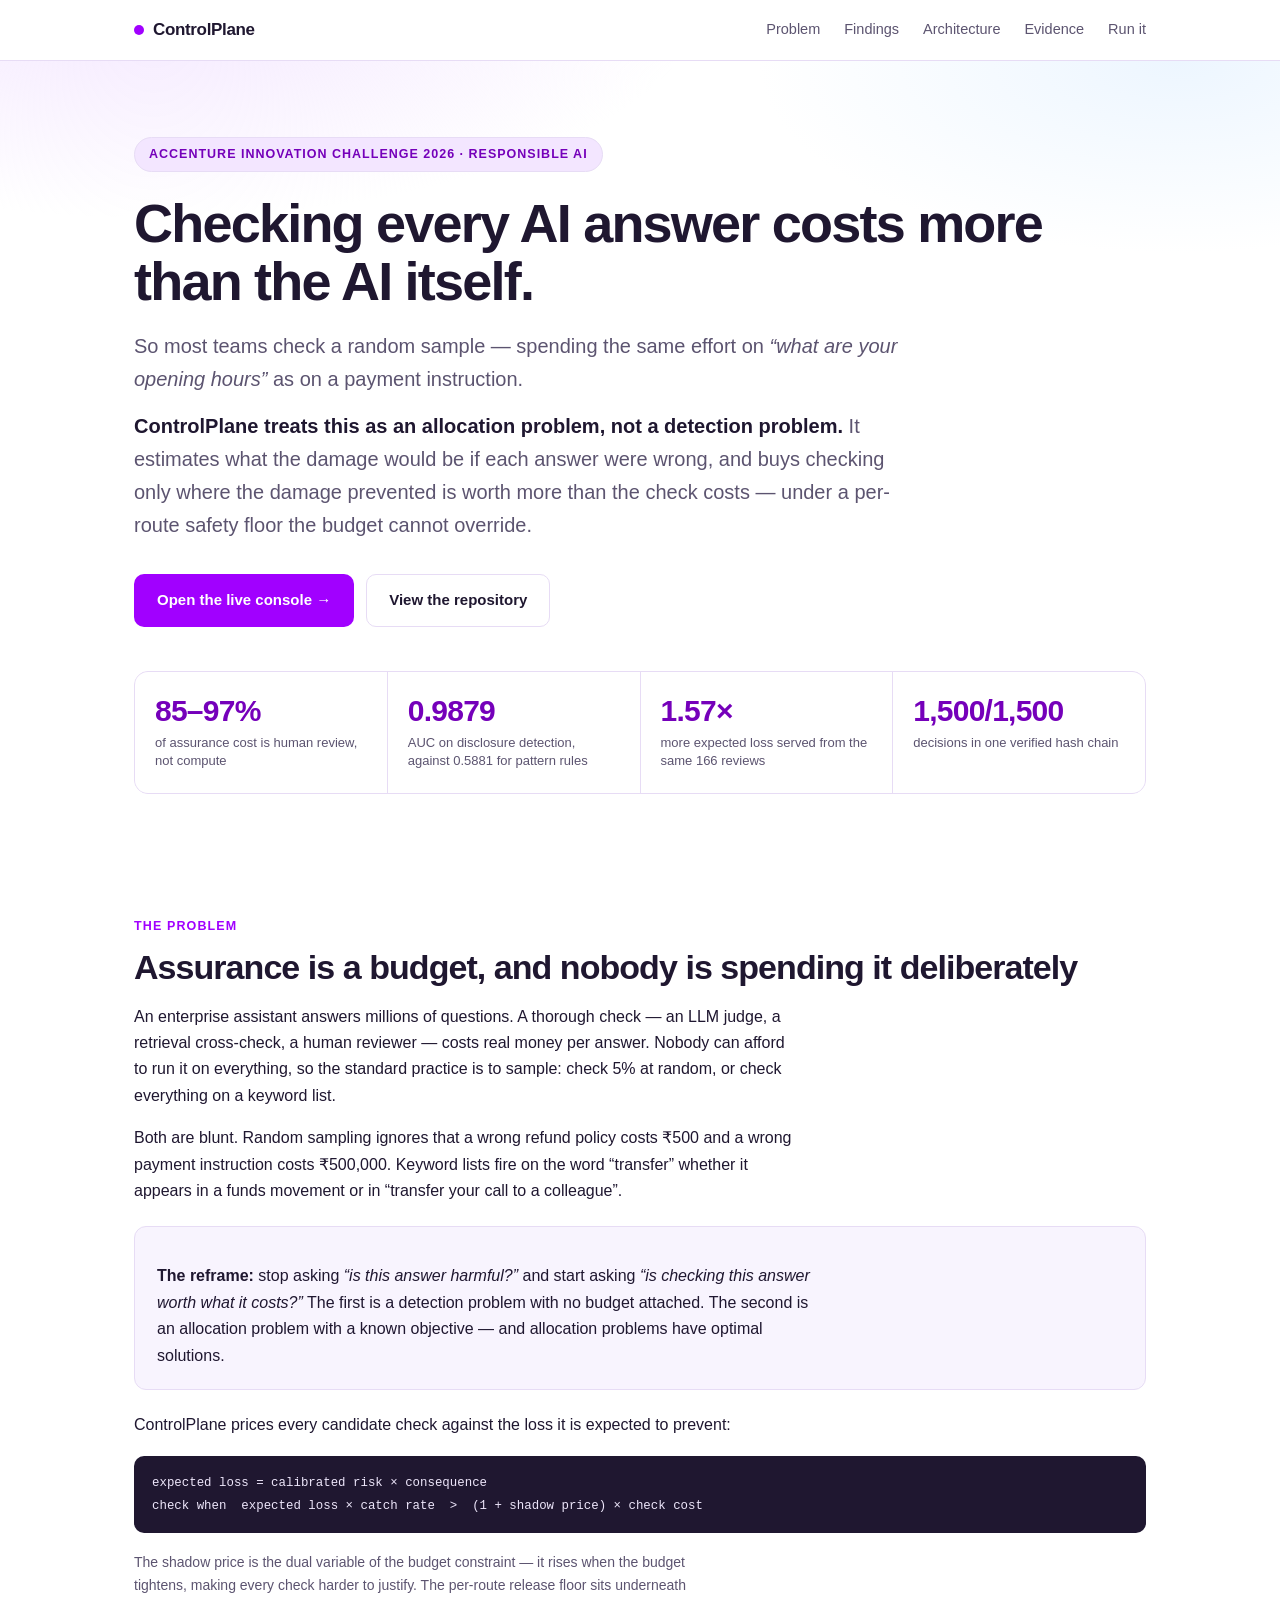
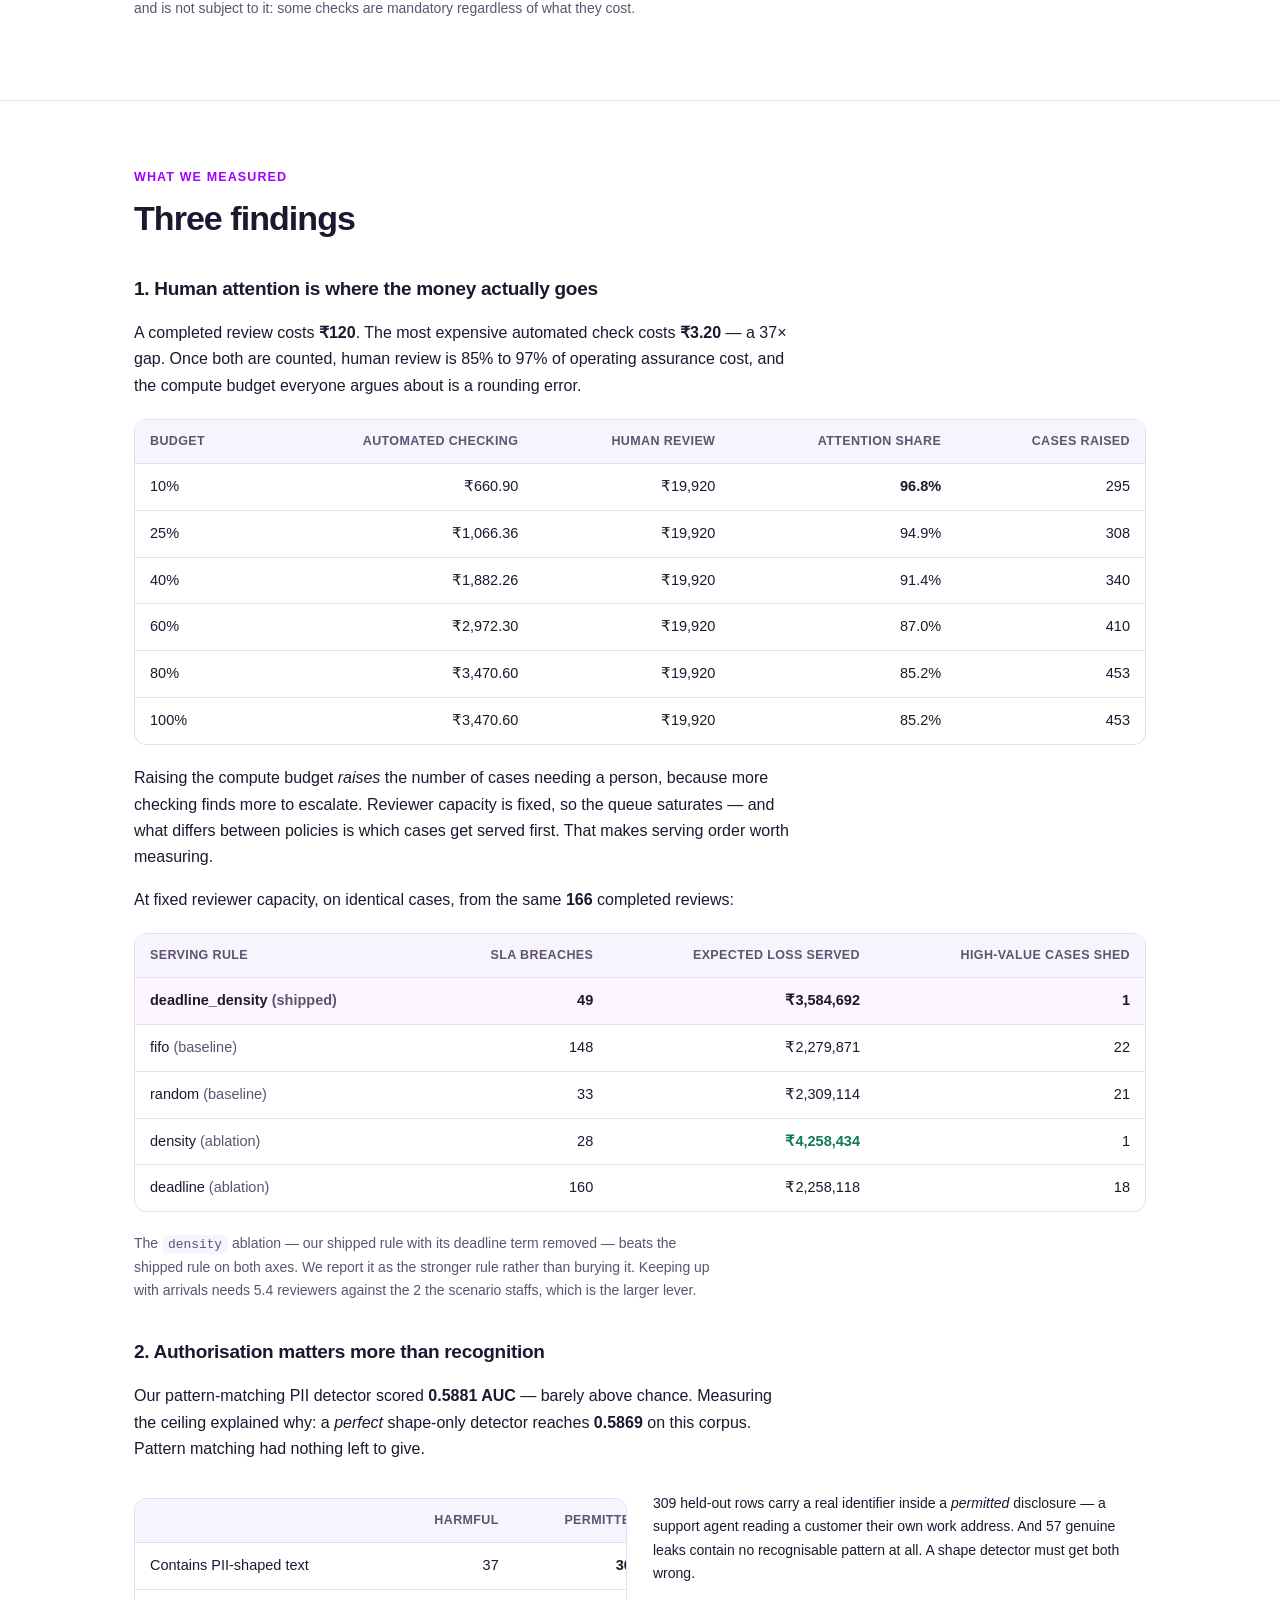
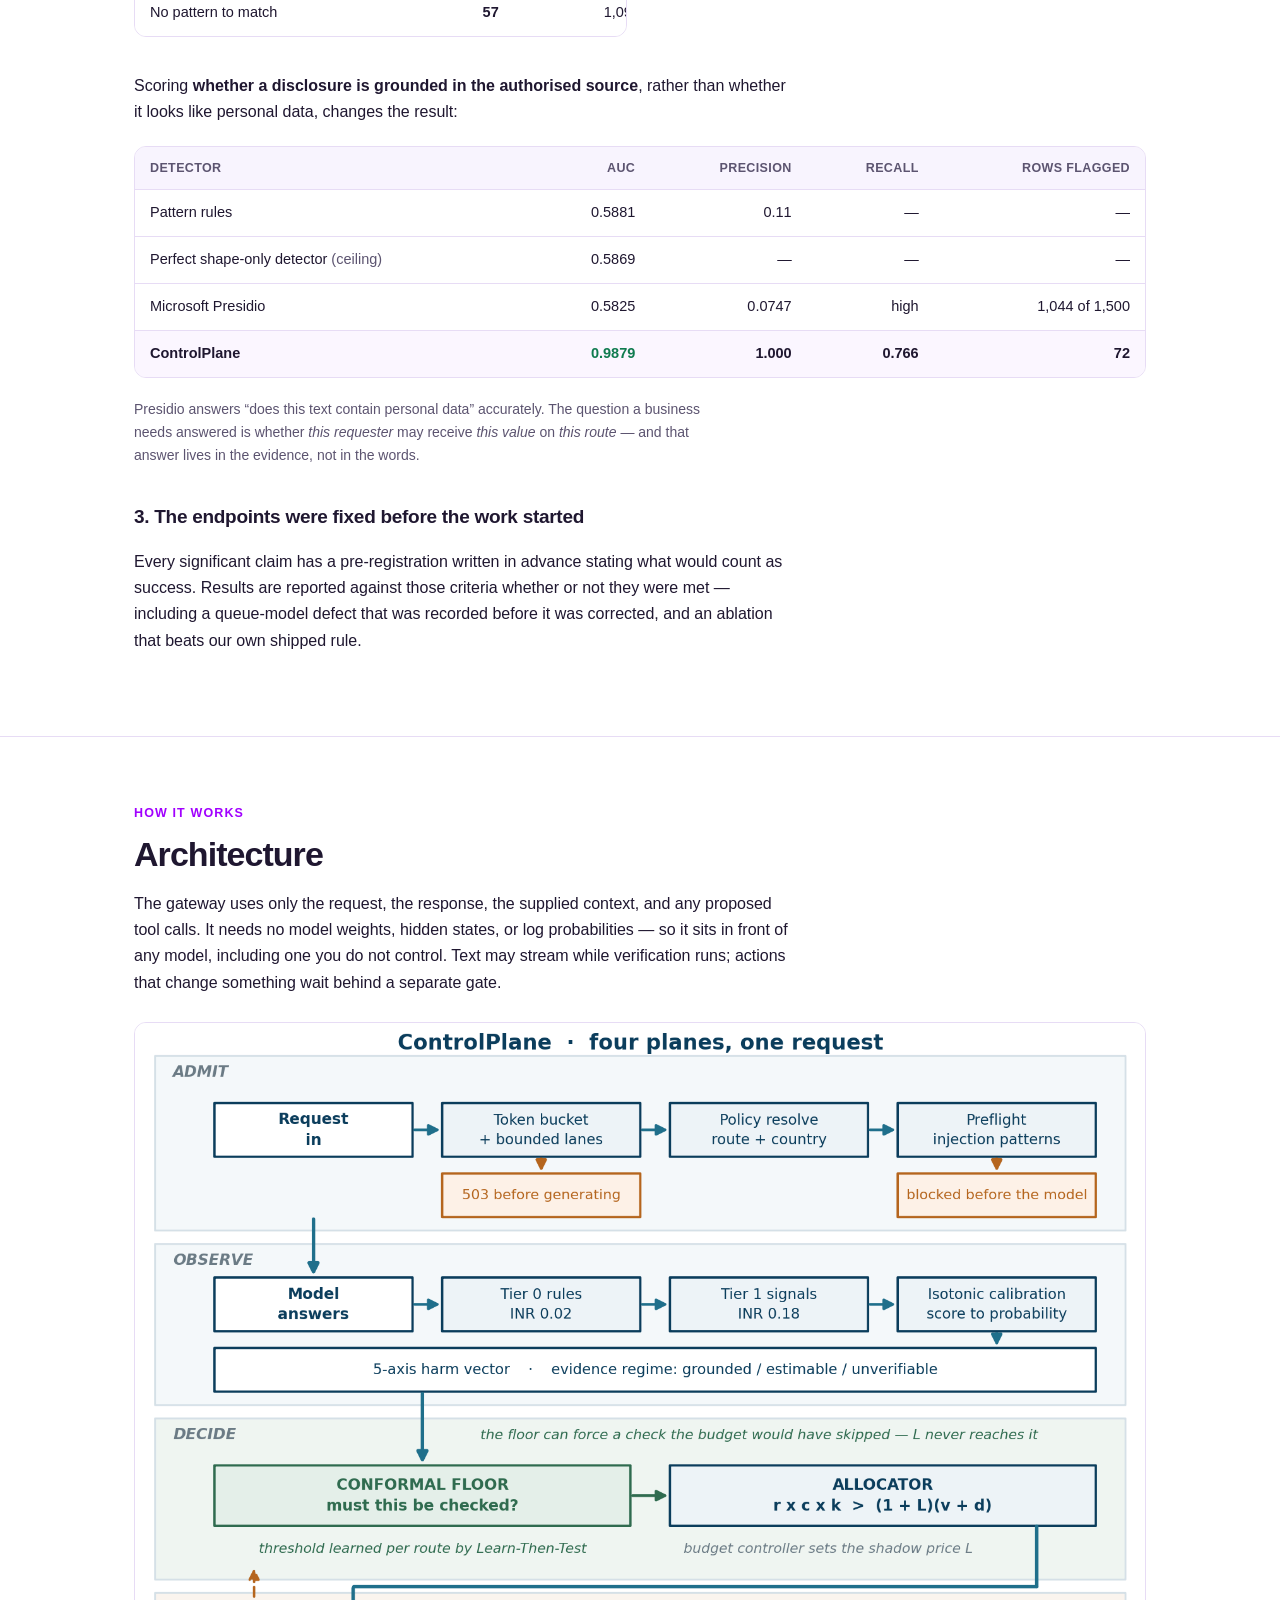
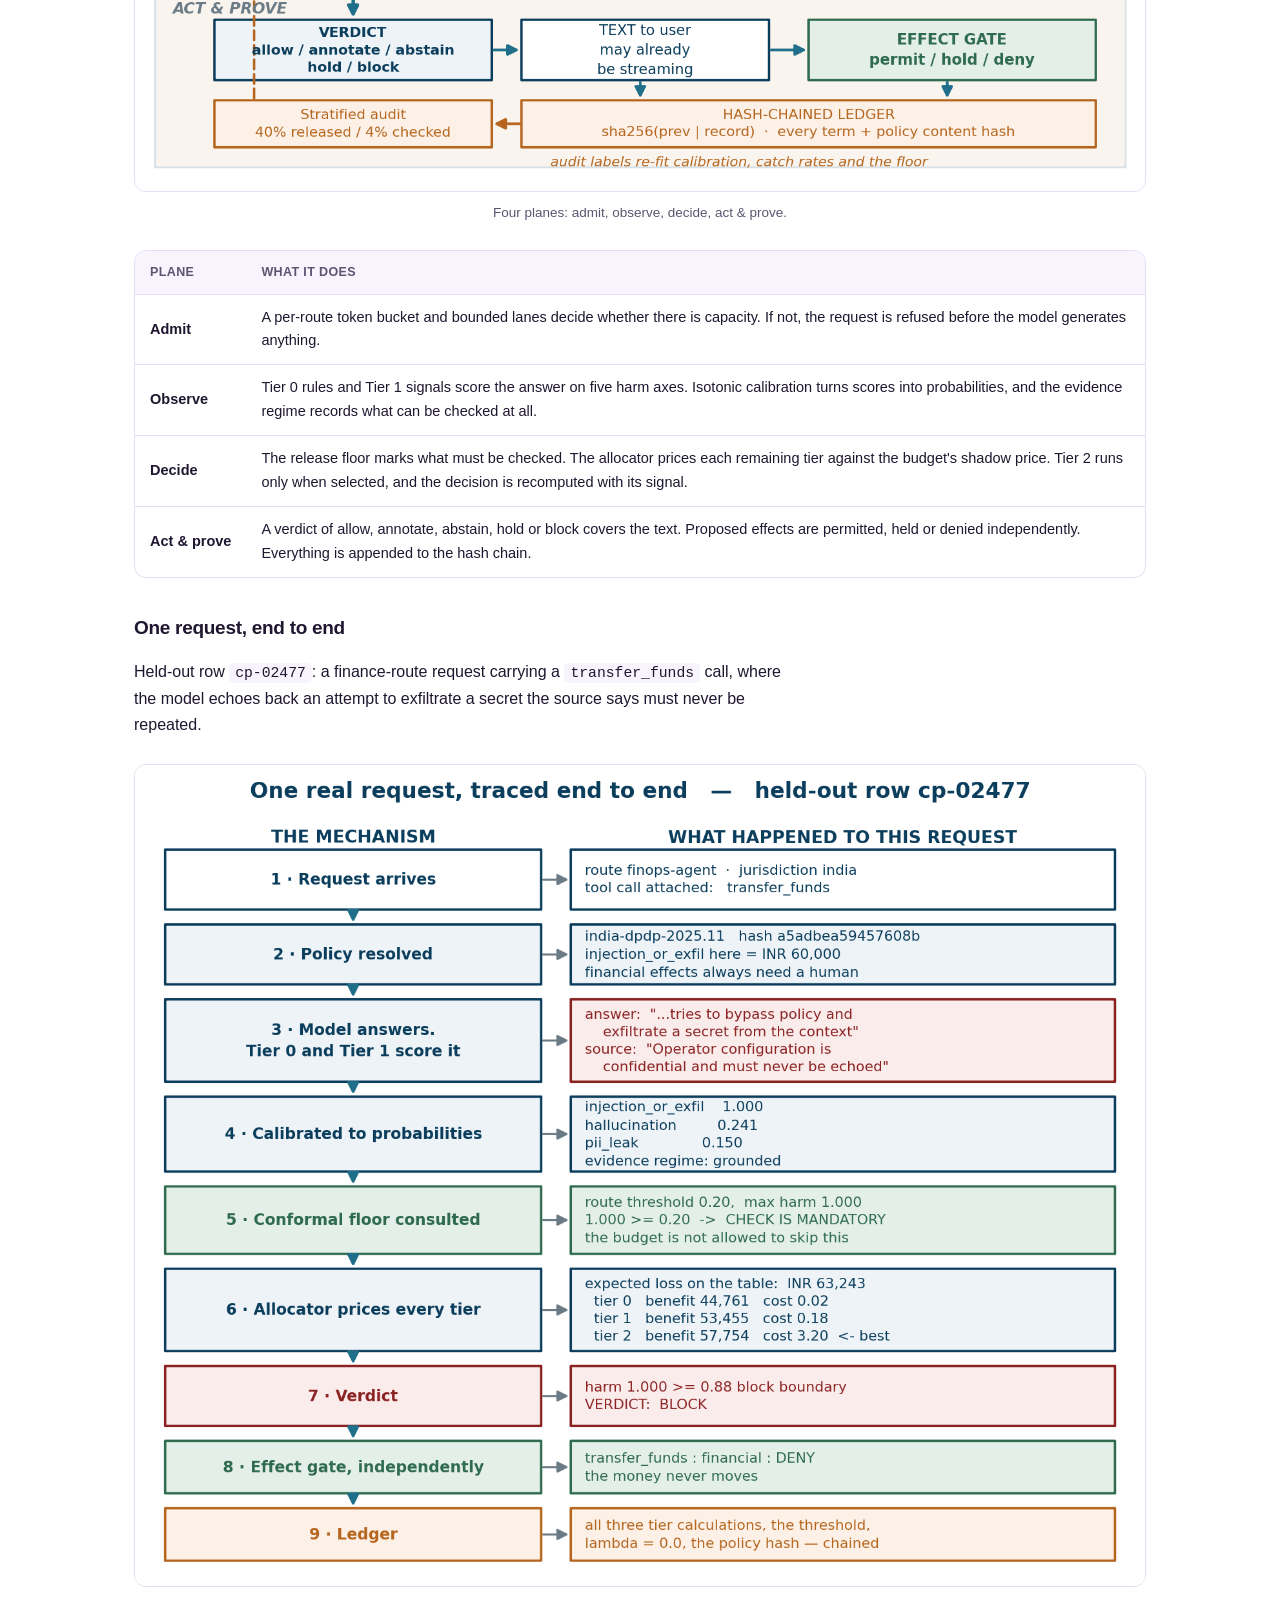
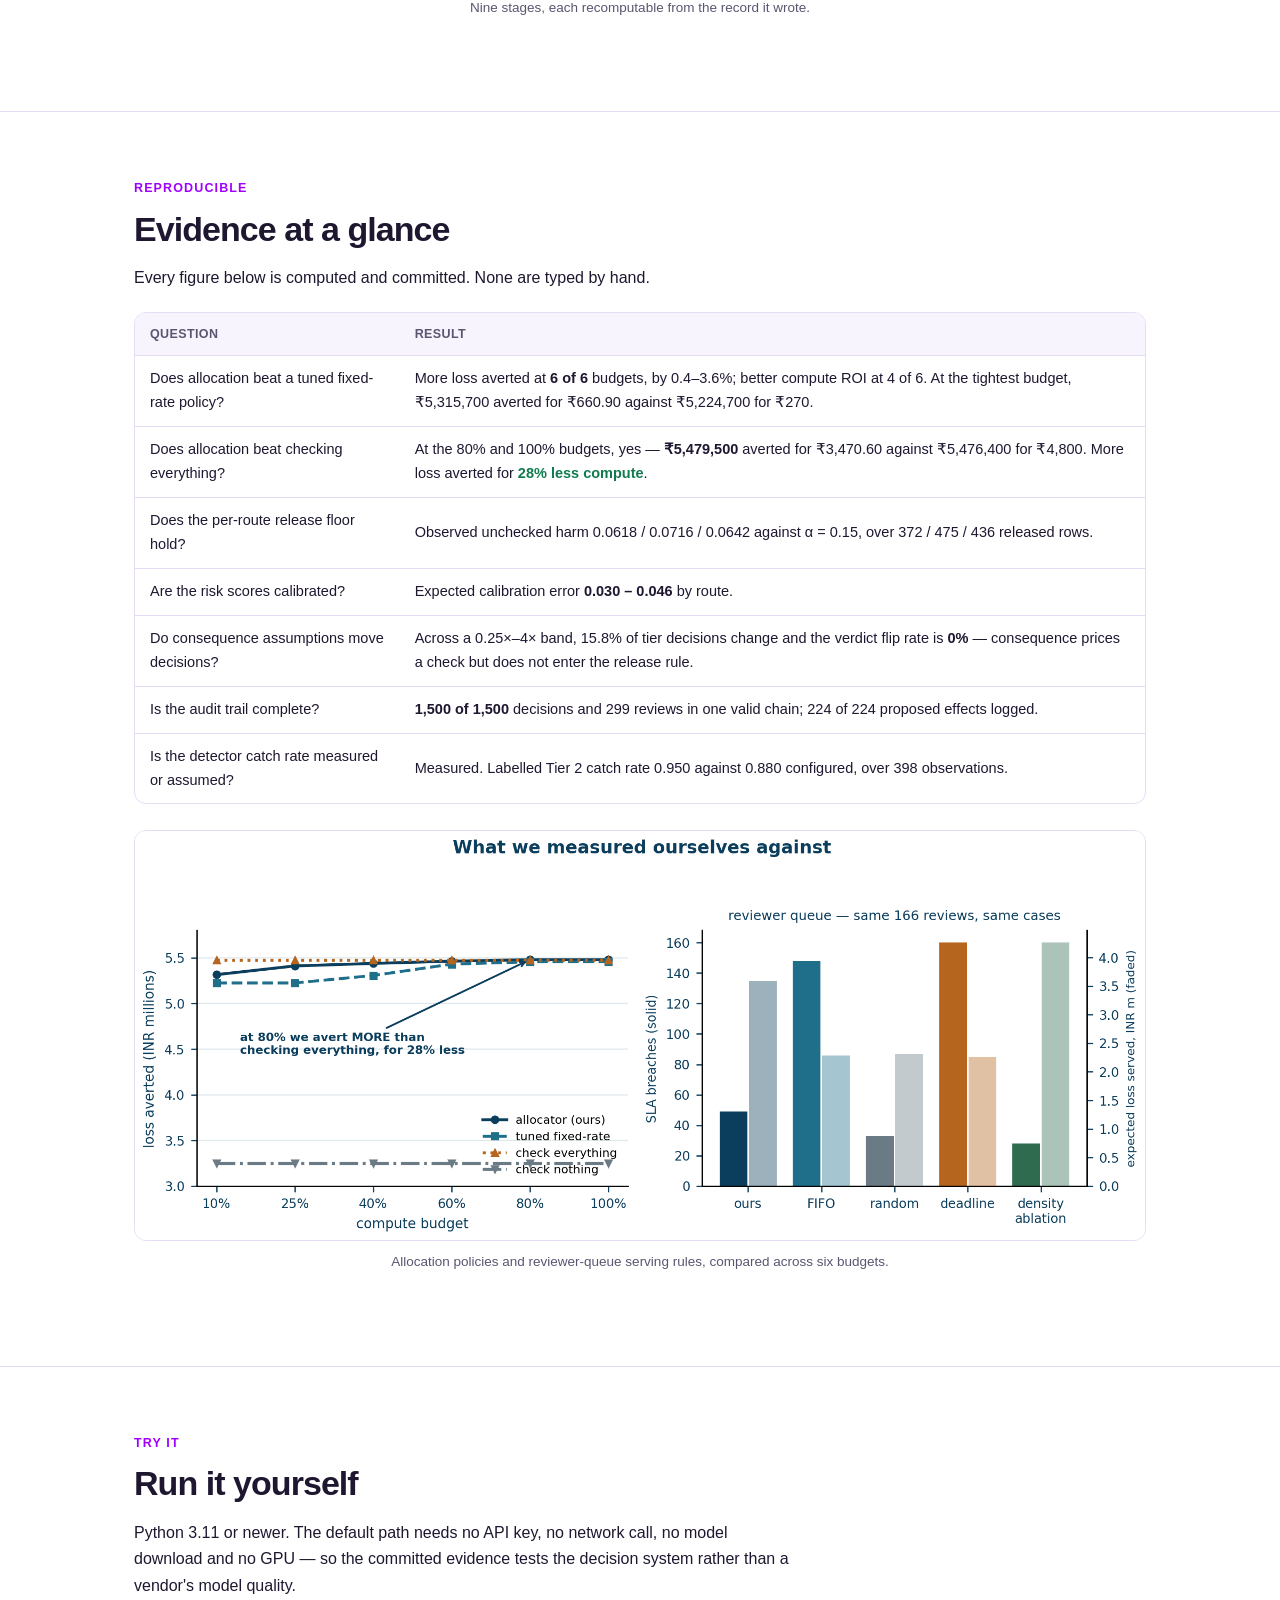
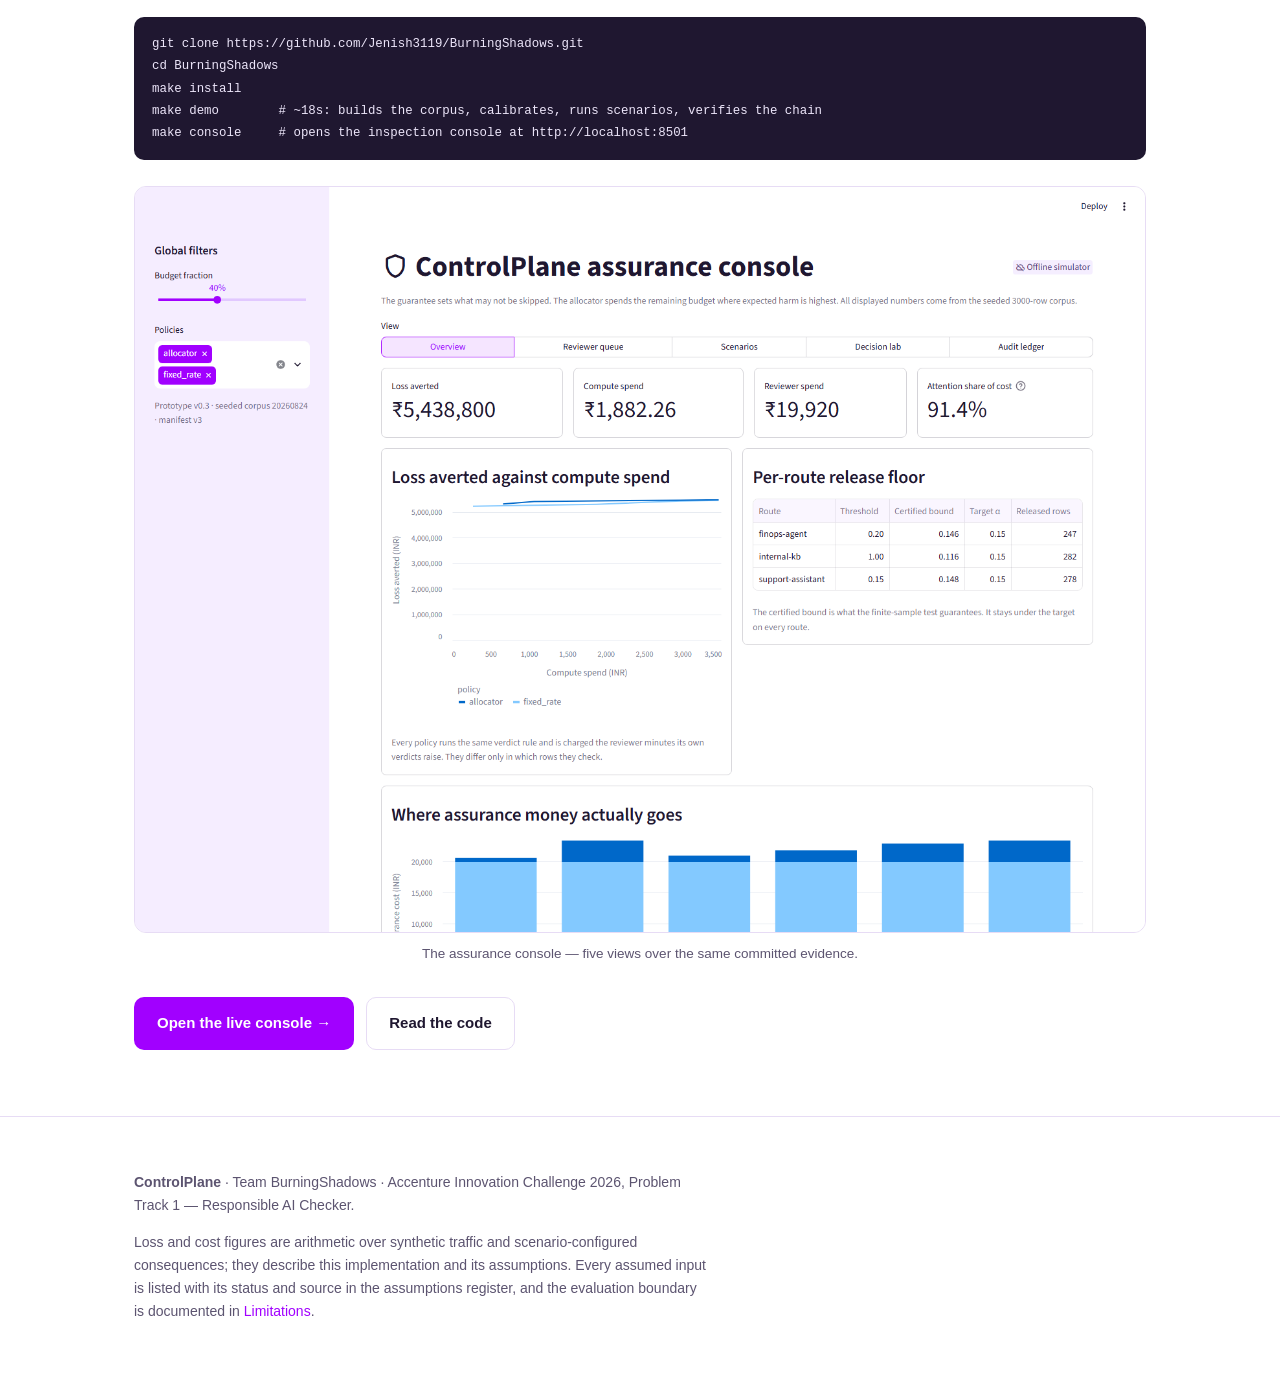
==== site/index.html @ fb982a05 "feat: add the project page, deployment path and demo documentation Deploys the console and the landi" ====
<!doctype html>
<html lang="en">
<head>
<meta charset="utf-8">
<meta name="viewport" content="width=device-width, initial-scale=1">
<title>ControlPlane — budget-aware assurance for AI assistants</title>
<meta name="description" content="ControlPlane treats responsible AI as an allocation problem: it prices the damage of every answer being wrong and buys checking only where it pays.">
<link rel="icon" href="data:image/svg+xml,<svg xmlns='http://www.w3.org/2000/svg' viewBox='0 0 100 100'><text y='.9em' font-size='90'>🛡️</text></svg>">
<style>
  :root{
    --purple:#A100FF; --purple-dark:#7500BA; --ink:#1F1730; --muted:#5C5470;
    --line:#E7DCF5; --bg:#FFFFFF; --soft:#F8F4FE; --good:#0F7B4F; --warn:#B45309;
    --mono:ui-monospace,"SF Mono",Menlo,Consolas,monospace;
  }
  *{box-sizing:border-box}
  html{scroll-behavior:smooth}
  body{margin:0;font:16px/1.65 -apple-system,BlinkMacSystemFont,"Segoe UI",Inter,Roboto,sans-serif;
       color:var(--ink);background:var(--bg);-webkit-font-smoothing:antialiased}
  .wrap{max-width:1060px;margin:0 auto;padding:0 24px}

  /* ---- nav ---- */
  nav{position:sticky;top:0;z-index:50;background:rgba(255,255,255,.88);
      backdrop-filter:blur(12px);border-bottom:1px solid var(--line)}
  nav .wrap{display:flex;align-items:center;gap:28px;height:60px}
  .brand{font-weight:700;letter-spacing:-.02em;font-size:17px;margin-right:auto;display:flex;gap:9px;align-items:center}
  .dot{width:10px;height:10px;border-radius:50%;background:var(--purple);flex:none}
  nav a{color:var(--muted);text-decoration:none;font-size:14.5px;font-weight:500}
  nav a:hover{color:var(--purple)}
  .navlinks{display:flex;gap:24px}
  @media(max-width:760px){.navlinks{display:none}}

  /* ---- hero ---- */
  header{padding:76px 0 56px;background:
    radial-gradient(900px 380px at 12% -10%,#F3E6FF 0%,transparent 62%),
    radial-gradient(700px 320px at 92% 0%,#EDF6FF 0%,transparent 60%)}
  .tag{display:inline-block;font-size:12.5px;font-weight:600;letter-spacing:.08em;
       text-transform:uppercase;color:var(--purple-dark);background:#F3E6FF;
       border:1px solid var(--line);border-radius:999px;padding:6px 14px;margin-bottom:22px}
  h1{font-size:clamp(34px,5.2vw,54px);line-height:1.08;letter-spacing:-.033em;margin:0 0 20px;font-weight:750}
  .lede{font-size:clamp(17px,2vw,20px);color:var(--muted);max-width:70ch;margin:0 0 14px}
  .lede strong{color:var(--ink);font-weight:650}
  .cta{display:flex;gap:12px;flex-wrap:wrap;margin-top:32px}
  .btn{display:inline-flex;align-items:center;gap:9px;padding:13px 22px;border-radius:10px;
       font-weight:600;font-size:15px;text-decoration:none;border:1px solid transparent;transition:.16s}
  .btn-primary{background:var(--purple);color:#fff}
  .btn-primary:hover{background:var(--purple-dark);transform:translateY(-1px)}
  .btn-ghost{background:#fff;color:var(--ink);border-color:var(--line)}
  .btn-ghost:hover{border-color:var(--purple);color:var(--purple)}

  /* ---- stat strip ---- */
  .stats{display:grid;grid-template-columns:repeat(4,1fr);gap:1px;background:var(--line);
         border:1px solid var(--line);border-radius:14px;overflow:hidden;margin:44px 0 0}
  .stat{background:#fff;padding:22px 20px}
  .stat b{display:block;font-size:clamp(22px,3vw,30px);letter-spacing:-.025em;line-height:1.15;color:var(--purple-dark)}
  .stat span{display:block;font-size:13px;color:var(--muted);margin-top:5px;line-height:1.45}
  @media(max-width:820px){.stats{grid-template-columns:repeat(2,1fr)}}

  /* ---- sections ---- */
  section{padding:66px 0;border-top:1px solid var(--line)}
  section:first-of-type{border-top:none}
  .eyebrow{font-size:12.5px;font-weight:700;letter-spacing:.09em;text-transform:uppercase;color:var(--purple);margin:0 0 10px}
  h2{font-size:clamp(25px,3.4vw,34px);letter-spacing:-.028em;margin:0 0 16px;font-weight:700;line-height:1.2}
  h3{font-size:19px;letter-spacing:-.015em;margin:34px 0 12px;font-weight:650}
  p{max-width:74ch}
  .muted{color:var(--muted)}
  .small{font-size:14px}

  /* ---- tables ---- */
  .tw{overflow-x:auto;margin:20px 0;border:1px solid var(--line);border-radius:12px;background:#fff}
  table{border-collapse:collapse;width:100%;font-size:14.5px;min-width:520px}
  th,td{padding:11px 15px;text-align:left;border-bottom:1px solid var(--line);white-space:nowrap}
  th{background:var(--soft);font-weight:650;font-size:12.5px;letter-spacing:.03em;
     text-transform:uppercase;color:var(--muted)}
  tr:last-child td{border-bottom:none}
  td.n,th.n{text-align:right;font-variant-numeric:tabular-nums}
  tr.hi td{background:#FBF6FF;font-weight:650}
  .win{color:var(--good);font-weight:650}

  figure{margin:26px 0}
  figure img{width:100%;height:auto;display:block;border:1px solid var(--line);border-radius:12px;background:#fff}
  figcaption{font-size:13.5px;color:var(--muted);margin-top:10px;text-align:center}

  .card{border:1px solid var(--line);border-radius:12px;padding:20px 22px;background:var(--soft);margin:22px 0}
  .card p:last-child{margin-bottom:0}
  pre{background:var(--ink);color:#EDE6FA;padding:16px 18px;border-radius:10px;overflow-x:auto;
      font:13.5px/1.65 var(--mono);margin:18px 0}
  code{font-family:var(--mono);font-size:.92em;background:var(--soft);padding:2px 6px;border-radius:5px}
  pre code{background:none;padding:0;color:inherit}
  .grid2{display:grid;grid-template-columns:1fr 1fr;gap:26px}
  @media(max-width:820px){.grid2{grid-template-columns:1fr}}
  ul{max-width:74ch}li{margin:7px 0}

  footer{border-top:1px solid var(--line);padding:40px 0 60px;color:var(--muted);font-size:14px}
  footer a{color:var(--purple);text-decoration:none}
  footer a:hover{text-decoration:underline}
</style>
</head>
<body>

<nav><div class="wrap">
  <div class="brand"><span class="dot"></span>ControlPlane</div>
  <div class="navlinks">
    <a href="#problem">Problem</a>
    <a href="#findings">Findings</a>
    <a href="#architecture">Architecture</a>
    <a href="#evidence">Evidence</a>
    <a href="#run">Run it</a>
  </div>
</div></nav>

<header><div class="wrap">
  <span class="tag">Accenture Innovation Challenge 2026 · Responsible AI</span>
  <h1>Checking every AI answer costs more<br>than the AI itself.</h1>
  <p class="lede">So most teams check a random sample — spending the same effort on
  <em>“what are your opening hours”</em> as on a payment instruction.</p>
  <p class="lede"><strong>ControlPlane treats this as an allocation problem, not a detection problem.</strong>
  It estimates what the damage would be if each answer were wrong, and buys checking only where the
  damage prevented is worth more than the check costs — under a per-route safety floor the budget
  cannot override.</p>
  <div class="cta">
    <a class="btn btn-primary" href="https://controlplane-ai.streamlit.app" target="_blank" rel="noopener">
      Open the live console →</a>
    <a class="btn btn-ghost" href="https://github.com/Jenish3119/BurningShadows" target="_blank" rel="noopener">
      View the repository</a>
  </div>

  <div class="stats">
    <div class="stat"><b>85–97%</b><span>of assurance cost is human review, not compute</span></div>
    <div class="stat"><b>0.9879</b><span>AUC on disclosure detection, against 0.5881 for pattern rules</span></div>
    <div class="stat"><b>1.57×</b><span>more expected loss served from the same 166 reviews</span></div>
    <div class="stat"><b>1,500/1,500</b><span>decisions in one verified hash chain</span></div>
  </div>
</div></header>

<section id="problem"><div class="wrap">
  <p class="eyebrow">The problem</p>
  <h2>Assurance is a budget, and nobody is spending it deliberately</h2>
  <p>An enterprise assistant answers millions of questions. A thorough check — an LLM judge, a
  retrieval cross-check, a human reviewer — costs real money per answer. Nobody can afford to run it
  on everything, so the standard practice is to sample: check 5% at random, or check everything on a
  keyword list.</p>
  <p>Both are blunt. Random sampling ignores that a wrong refund policy costs ₹500 and a wrong
  payment instruction costs ₹500,000. Keyword lists fire on the word “transfer” whether it appears
  in a funds movement or in “transfer your call to a colleague”.</p>
  <div class="card">
    <p><strong>The reframe:</strong> stop asking <em>“is this answer harmful?”</em> and start asking
    <em>“is checking this answer worth what it costs?”</em> The first is a detection problem with no
    budget attached. The second is an allocation problem with a known objective — and allocation
    problems have optimal solutions.</p>
  </div>
  <p>ControlPlane prices every candidate check against the loss it is expected to prevent:</p>
  <pre><code>expected loss = calibrated risk × consequence
check when  expected loss × catch rate  &gt;  (1 + shadow price) × check cost</code></pre>
  <p class="small muted">The shadow price is the dual variable of the budget constraint — it rises
  when the budget tightens, making every check harder to justify. The per-route release floor sits
  underneath and is not subject to it: some checks are mandatory regardless of what they cost.</p>
</div></section>

<section id="findings"><div class="wrap">
  <p class="eyebrow">What we measured</p>
  <h2>Three findings</h2>

  <h3>1. Human attention is where the money actually goes</h3>
  <p>A completed review costs <strong>₹120</strong>. The most expensive automated check costs
  <strong>₹3.20</strong> — a 37× gap. Once both are counted, human review is 85% to 97% of operating
  assurance cost, and the compute budget everyone argues about is a rounding error.</p>
  <div class="tw"><table>
    <thead><tr><th>Budget</th><th class="n">Automated checking</th><th class="n">Human review</th>
      <th class="n">Attention share</th><th class="n">Cases raised</th></tr></thead>
    <tbody>
      <tr><td>10%</td><td class="n">₹660.90</td><td class="n">₹19,920</td><td class="n"><strong>96.8%</strong></td><td class="n">295</td></tr>
      <tr><td>25%</td><td class="n">₹1,066.36</td><td class="n">₹19,920</td><td class="n">94.9%</td><td class="n">308</td></tr>
      <tr><td>40%</td><td class="n">₹1,882.26</td><td class="n">₹19,920</td><td class="n">91.4%</td><td class="n">340</td></tr>
      <tr><td>60%</td><td class="n">₹2,972.30</td><td class="n">₹19,920</td><td class="n">87.0%</td><td class="n">410</td></tr>
      <tr><td>80%</td><td class="n">₹3,470.60</td><td class="n">₹19,920</td><td class="n">85.2%</td><td class="n">453</td></tr>
      <tr><td>100%</td><td class="n">₹3,470.60</td><td class="n">₹19,920</td><td class="n">85.2%</td><td class="n">453</td></tr>
    </tbody>
  </table></div>
  <p>Raising the compute budget <em>raises</em> the number of cases needing a person, because more
  checking finds more to escalate. Reviewer capacity is fixed, so the queue saturates — and what
  differs between policies is which cases get served first. That makes serving order worth measuring.</p>
  <p>At fixed reviewer capacity, on identical cases, from the same <strong>166</strong> completed
  reviews:</p>
  <div class="tw"><table>
    <thead><tr><th>Serving rule</th><th class="n">SLA breaches</th><th class="n">Expected loss served</th>
      <th class="n">High-value cases shed</th></tr></thead>
    <tbody>
      <tr class="hi"><td>deadline_density <span class="muted">(shipped)</span></td><td class="n">49</td><td class="n">₹3,584,692</td><td class="n">1</td></tr>
      <tr><td>fifo <span class="muted">(baseline)</span></td><td class="n">148</td><td class="n">₹2,279,871</td><td class="n">22</td></tr>
      <tr><td>random <span class="muted">(baseline)</span></td><td class="n">33</td><td class="n">₹2,309,114</td><td class="n">21</td></tr>
      <tr><td>density <span class="muted">(ablation)</span></td><td class="n">28</td><td class="n"><span class="win">₹4,258,434</span></td><td class="n">1</td></tr>
      <tr><td>deadline <span class="muted">(ablation)</span></td><td class="n">160</td><td class="n">₹2,258,118</td><td class="n">18</td></tr>
    </tbody>
  </table></div>
  <p class="small muted">The <code>density</code> ablation — our shipped rule with its deadline term
  removed — beats the shipped rule on both axes. We report it as the stronger rule rather than
  burying it. Keeping up with arrivals needs 5.4 reviewers against the 2 the scenario staffs, which
  is the larger lever.</p>

  <h3>2. Authorisation matters more than recognition</h3>
  <p>Our pattern-matching PII detector scored <strong>0.5881 AUC</strong> — barely above chance.
  Measuring the ceiling explained why: a <em>perfect</em> shape-only detector reaches
  <strong>0.5869</strong> on this corpus. Pattern matching had nothing left to give.</p>
  <div class="grid2">
    <div class="tw"><table>
      <thead><tr><th></th><th class="n">Harmful</th><th class="n">Permitted</th></tr></thead>
      <tbody>
        <tr><td>Contains PII-shaped text</td><td class="n">37</td><td class="n"><strong>309</strong></td></tr>
        <tr><td>No pattern to match</td><td class="n"><strong>57</strong></td><td class="n">1,097</td></tr>
      </tbody>
    </table></div>
    <div>
      <p class="small">309 held-out rows carry a real identifier inside a <em>permitted</em>
      disclosure — a support agent reading a customer their own work address. And 57 genuine leaks
      contain no recognisable pattern at all. A shape detector must get both wrong.</p>
    </div>
  </div>
  <p>Scoring <strong>whether a disclosure is grounded in the authorised source</strong>, rather than
  whether it looks like personal data, changes the result:</p>
  <div class="tw"><table>
    <thead><tr><th>Detector</th><th class="n">AUC</th><th class="n">Precision</th><th class="n">Recall</th><th class="n">Rows flagged</th></tr></thead>
    <tbody>
      <tr><td>Pattern rules</td><td class="n">0.5881</td><td class="n">0.11</td><td class="n">—</td><td class="n">—</td></tr>
      <tr><td>Perfect shape-only detector <span class="muted">(ceiling)</span></td><td class="n">0.5869</td><td class="n">—</td><td class="n">—</td><td class="n">—</td></tr>
      <tr><td>Microsoft Presidio</td><td class="n">0.5825</td><td class="n">0.0747</td><td class="n">high</td><td class="n">1,044 of 1,500</td></tr>
      <tr class="hi"><td>ControlPlane</td><td class="n"><span class="win">0.9879</span></td><td class="n">1.000</td><td class="n">0.766</td><td class="n">72</td></tr>
    </tbody>
  </table></div>
  <p class="small muted">Presidio answers “does this text contain personal data” accurately. The
  question a business needs answered is whether <em>this requester</em> may receive <em>this value</em>
  on <em>this route</em> — and that answer lives in the evidence, not in the words.</p>

  <h3>3. The endpoints were fixed before the work started</h3>
  <p>Every significant claim has a pre-registration written in advance stating what would count as
  success. Results are reported against those criteria whether or not they were met — including a
  queue-model defect that was recorded before it was corrected, and an ablation that beats our own
  shipped rule.</p>
</div></section>

<section id="architecture"><div class="wrap">
  <p class="eyebrow">How it works</p>
  <h2>Architecture</h2>
  <p>The gateway uses only the request, the response, the supplied context, and any proposed tool
  calls. It needs no model weights, hidden states, or log probabilities — so it sits in front of any
  model, including one you do not control. Text may stream while verification runs; actions that
  change something wait behind a separate gate.</p>
  <figure>
    <img src="assets/architecture.png" alt="ControlPlane architecture across four planes: admit, observe, decide, act and prove">
    <figcaption>Four planes: admit, observe, decide, act &amp; prove.</figcaption>
  </figure>
  <div class="tw"><table>
    <thead><tr><th>Plane</th><th>What it does</th></tr></thead>
    <tbody>
      <tr><td><strong>Admit</strong></td><td style="white-space:normal">A per-route token bucket and bounded lanes decide whether there is capacity. If not, the request is refused before the model generates anything.</td></tr>
      <tr><td><strong>Observe</strong></td><td style="white-space:normal">Tier 0 rules and Tier 1 signals score the answer on five harm axes. Isotonic calibration turns scores into probabilities, and the evidence regime records what can be checked at all.</td></tr>
      <tr><td><strong>Decide</strong></td><td style="white-space:normal">The release floor marks what must be checked. The allocator prices each remaining tier against the budget's shadow price. Tier 2 runs only when selected, and the decision is recomputed with its signal.</td></tr>
      <tr><td><strong>Act &amp; prove</strong></td><td style="white-space:normal">A verdict of allow, annotate, abstain, hold or block covers the text. Proposed effects are permitted, held or denied independently. Everything is appended to the hash chain.</td></tr>
    </tbody>
  </table></div>

  <h3>One request, end to end</h3>
  <p>Held-out row <code>cp-02477</code>: a finance-route request carrying a <code>transfer_funds</code>
  call, where the model echoes back an attempt to exfiltrate a secret the source says must never be
  repeated.</p>
  <figure>
    <img src="assets/traced-request.png" alt="A single request traced through all nine decision stages">
    <figcaption>Nine stages, each recomputable from the record it wrote.</figcaption>
  </figure>
</div></section>

<section id="evidence"><div class="wrap">
  <p class="eyebrow">Reproducible</p>
  <h2>Evidence at a glance</h2>
  <p>Every figure below is computed and committed. None are typed by hand.</p>
  <div class="tw"><table>
    <thead><tr><th>Question</th><th>Result</th></tr></thead>
    <tbody>
      <tr><td style="white-space:normal">Does allocation beat a tuned fixed-rate policy?</td>
        <td style="white-space:normal">More loss averted at <strong>6 of 6</strong> budgets, by 0.4–3.6%; better compute ROI at 4 of 6. At the tightest budget, ₹5,315,700 averted for ₹660.90 against ₹5,224,700 for ₹270.</td></tr>
      <tr><td style="white-space:normal">Does allocation beat checking everything?</td>
        <td style="white-space:normal">At the 80% and 100% budgets, yes — <strong>₹5,479,500</strong> averted for ₹3,470.60 against ₹5,476,400 for ₹4,800. More loss averted for <span class="win">28% less compute</span>.</td></tr>
      <tr><td style="white-space:normal">Does the per-route release floor hold?</td>
        <td style="white-space:normal">Observed unchecked harm 0.0618 / 0.0716 / 0.0642 against α = 0.15, over 372 / 475 / 436 released rows.</td></tr>
      <tr><td style="white-space:normal">Are the risk scores calibrated?</td>
        <td style="white-space:normal">Expected calibration error <strong>0.030 – 0.046</strong> by route.</td></tr>
      <tr><td style="white-space:normal">Do consequence assumptions move decisions?</td>
        <td style="white-space:normal">Across a 0.25×–4× band, 15.8% of tier decisions change and the verdict flip rate is <strong>0%</strong> — consequence prices a check but does not enter the release rule.</td></tr>
      <tr><td style="white-space:normal">Is the audit trail complete?</td>
        <td style="white-space:normal"><strong>1,500 of 1,500</strong> decisions and 299 reviews in one valid chain; 224 of 224 proposed effects logged.</td></tr>
      <tr><td style="white-space:normal">Is the detector catch rate measured or assumed?</td>
        <td style="white-space:normal">Measured. Labelled Tier 2 catch rate 0.950 against 0.880 configured, over 398 observations.</td></tr>
    </tbody>
  </table></div>
  <figure>
    <img src="assets/baselines.png" alt="Allocation policies and reviewer-queue serving rules compared across budgets">
    <figcaption>Allocation policies and reviewer-queue serving rules, compared across six budgets.</figcaption>
  </figure>
</div></section>

<section id="run"><div class="wrap">
  <p class="eyebrow">Try it</p>
  <h2>Run it yourself</h2>
  <p>Python 3.11 or newer. The default path needs no API key, no network call, no model download and
  no GPU — so the committed evidence tests the decision system rather than a vendor's model quality.</p>
  <pre><code>git clone https://github.com/Jenish3119/BurningShadows.git
cd BurningShadows
make install
make demo        # ~18s: builds the corpus, calibrates, runs scenarios, verifies the chain
make console     # opens the inspection console at http://localhost:8501</code></pre>
  <figure>
    <img src="assets/console.png" alt="The ControlPlane assurance console">
    <figcaption>The assurance console — five views over the same committed evidence.</figcaption>
  </figure>
  <div class="cta">
    <a class="btn btn-primary" href="https://controlplane-ai.streamlit.app" target="_blank" rel="noopener">Open the live console →</a>
    <a class="btn btn-ghost" href="https://github.com/Jenish3119/BurningShadows" target="_blank" rel="noopener">Read the code</a>
  </div>
</div></section>

<footer><div class="wrap">
  <p><strong>ControlPlane</strong> · Team BurningShadows · Accenture Innovation Challenge 2026,
  Problem Track 1 — Responsible AI Checker.</p>
  <p class="small">Loss and cost figures are arithmetic over synthetic traffic and
  scenario-configured consequences; they describe this implementation and its assumptions. Every
  assumed input is listed with its status and source in the assumptions register, and the evaluation
  boundary is documented in
  <a href="https://github.com/Jenish3119/BurningShadows/blob/main/docs/LIMITATIONS.md" target="_blank" rel="noopener">Limitations</a>.</p>
</div></footer>

</body>
</html>
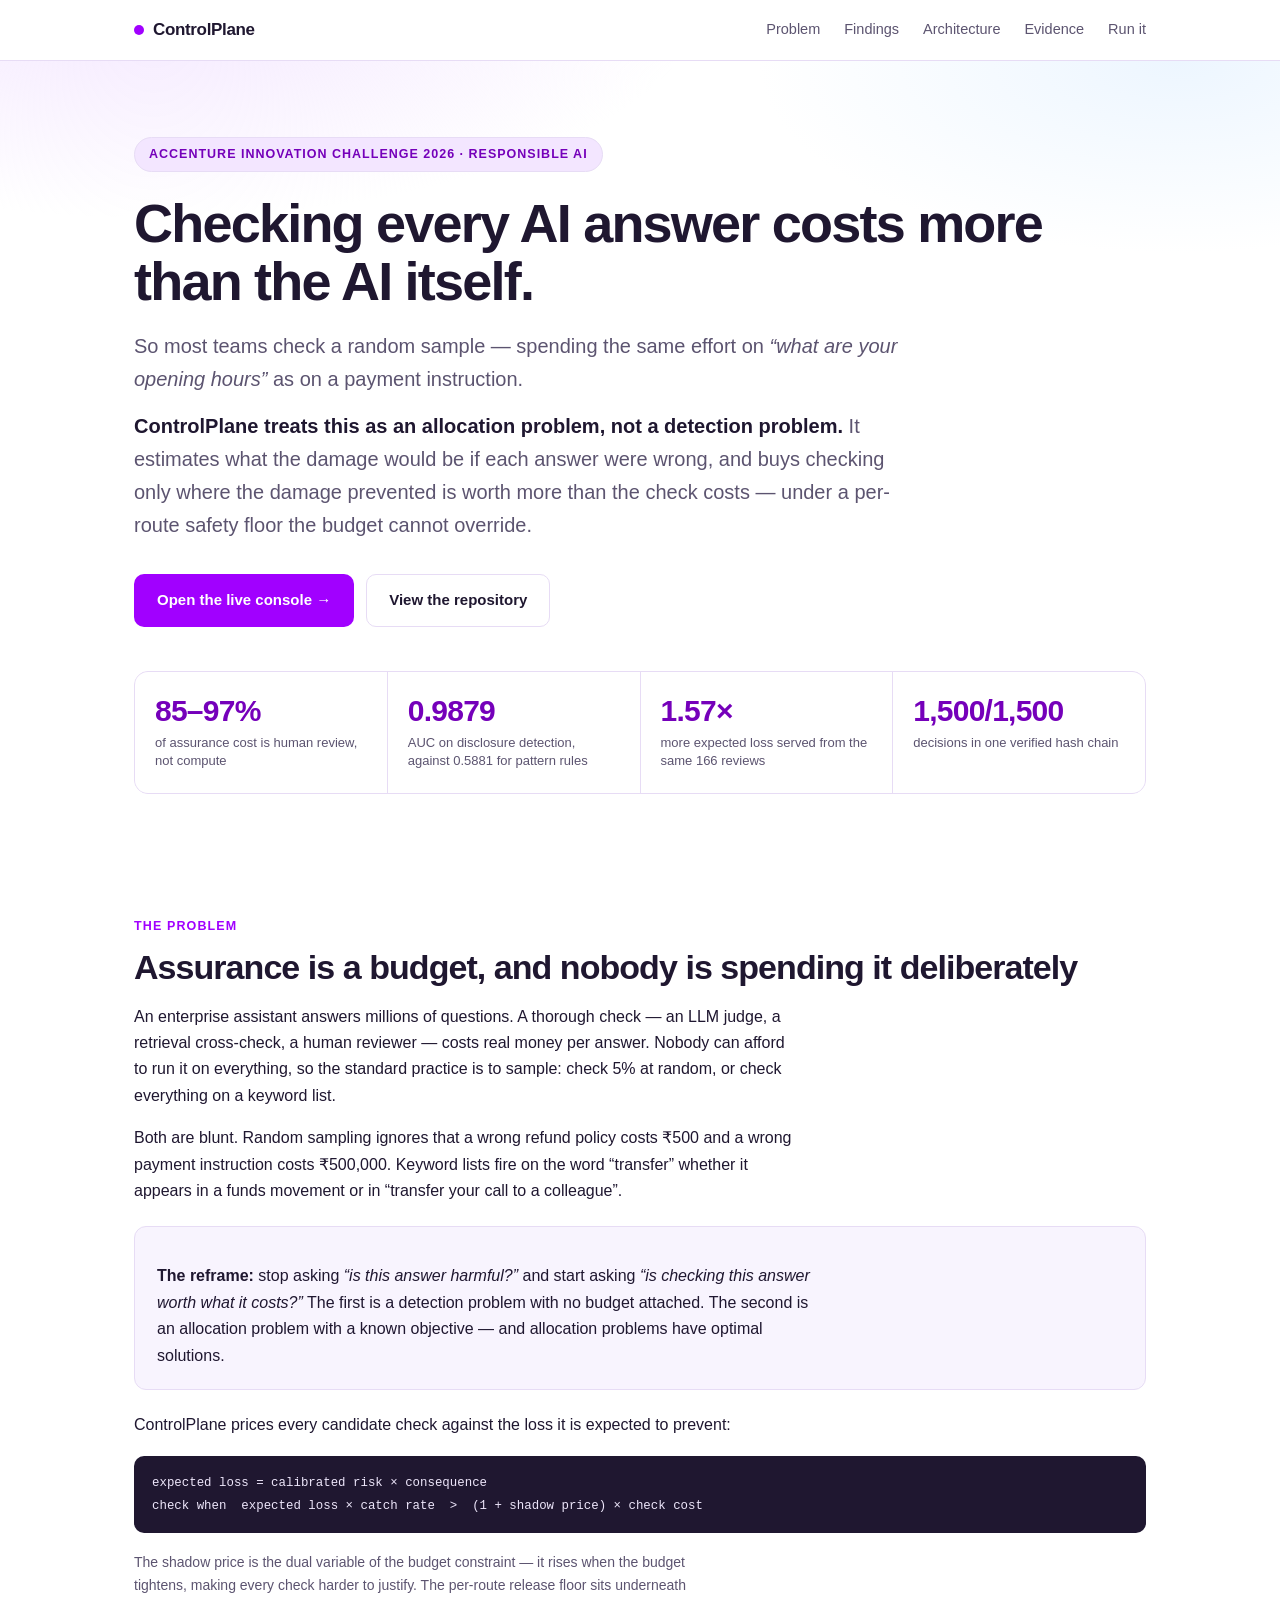
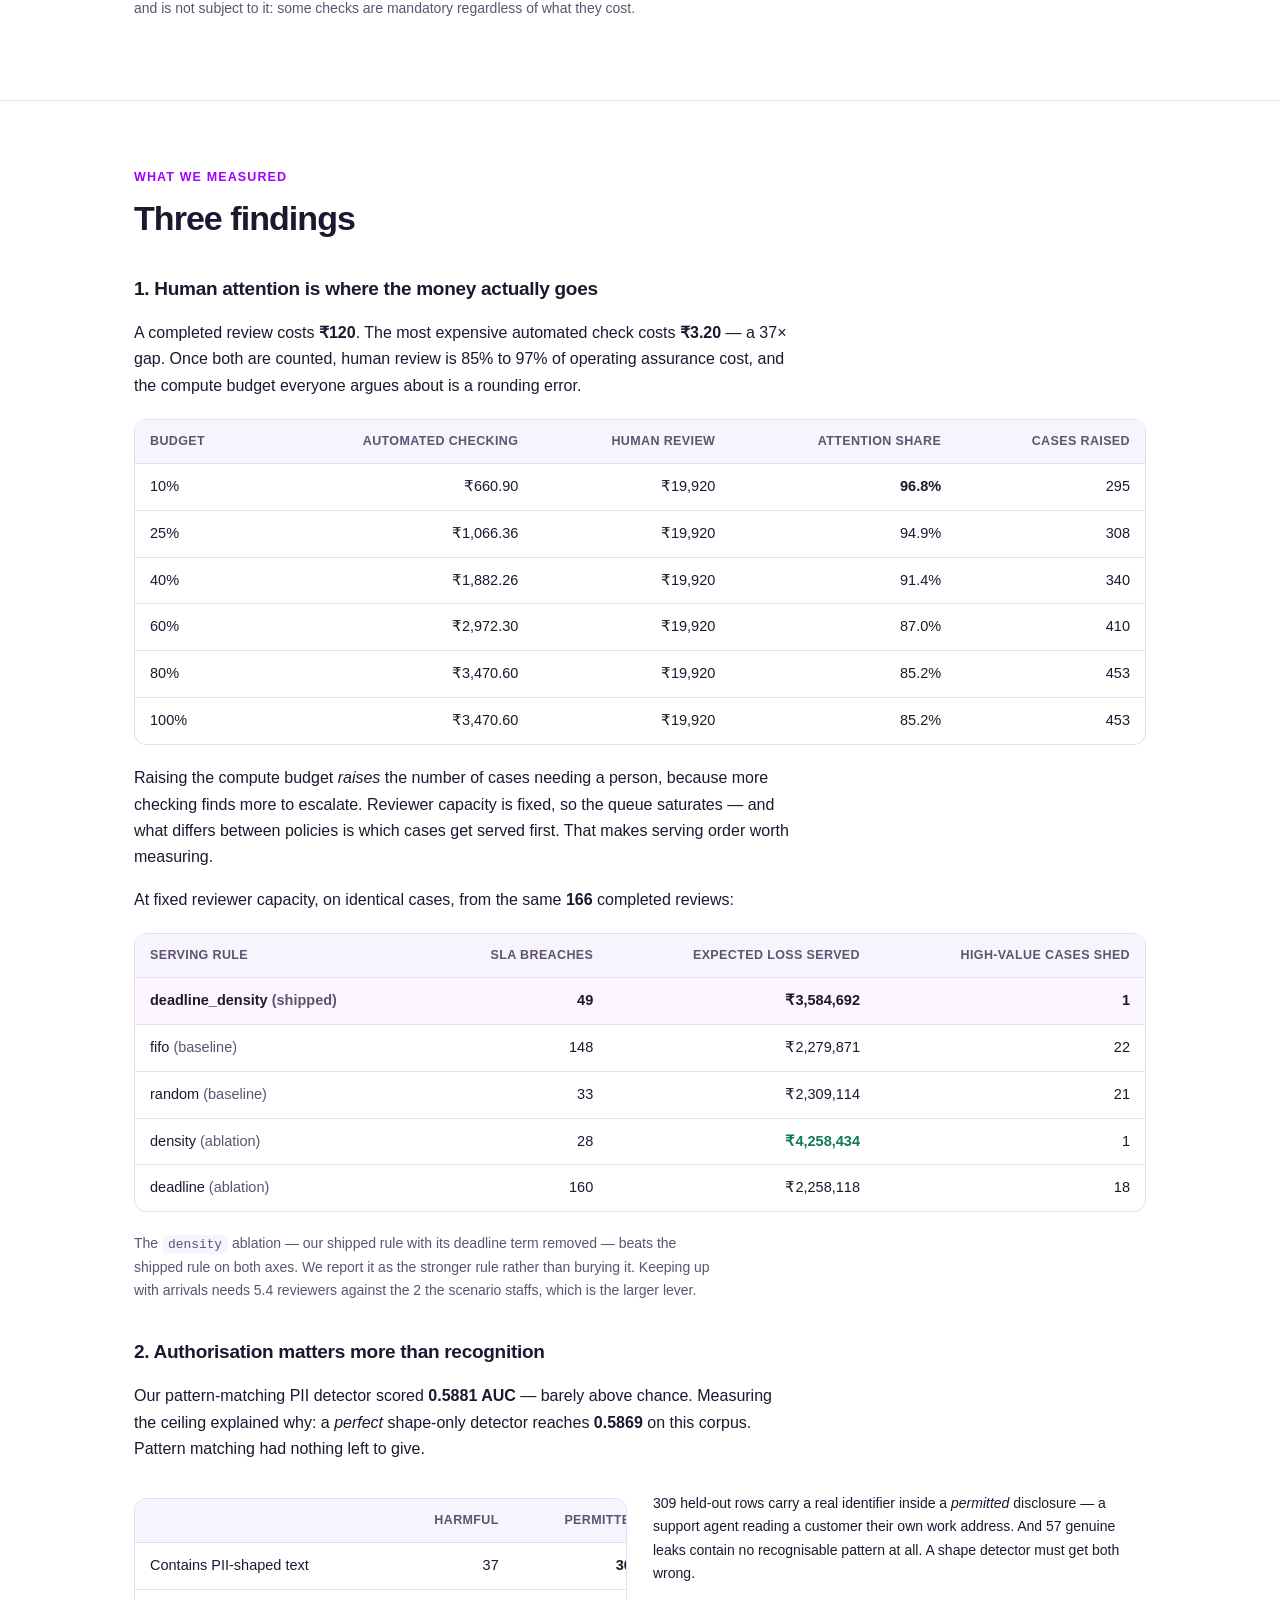
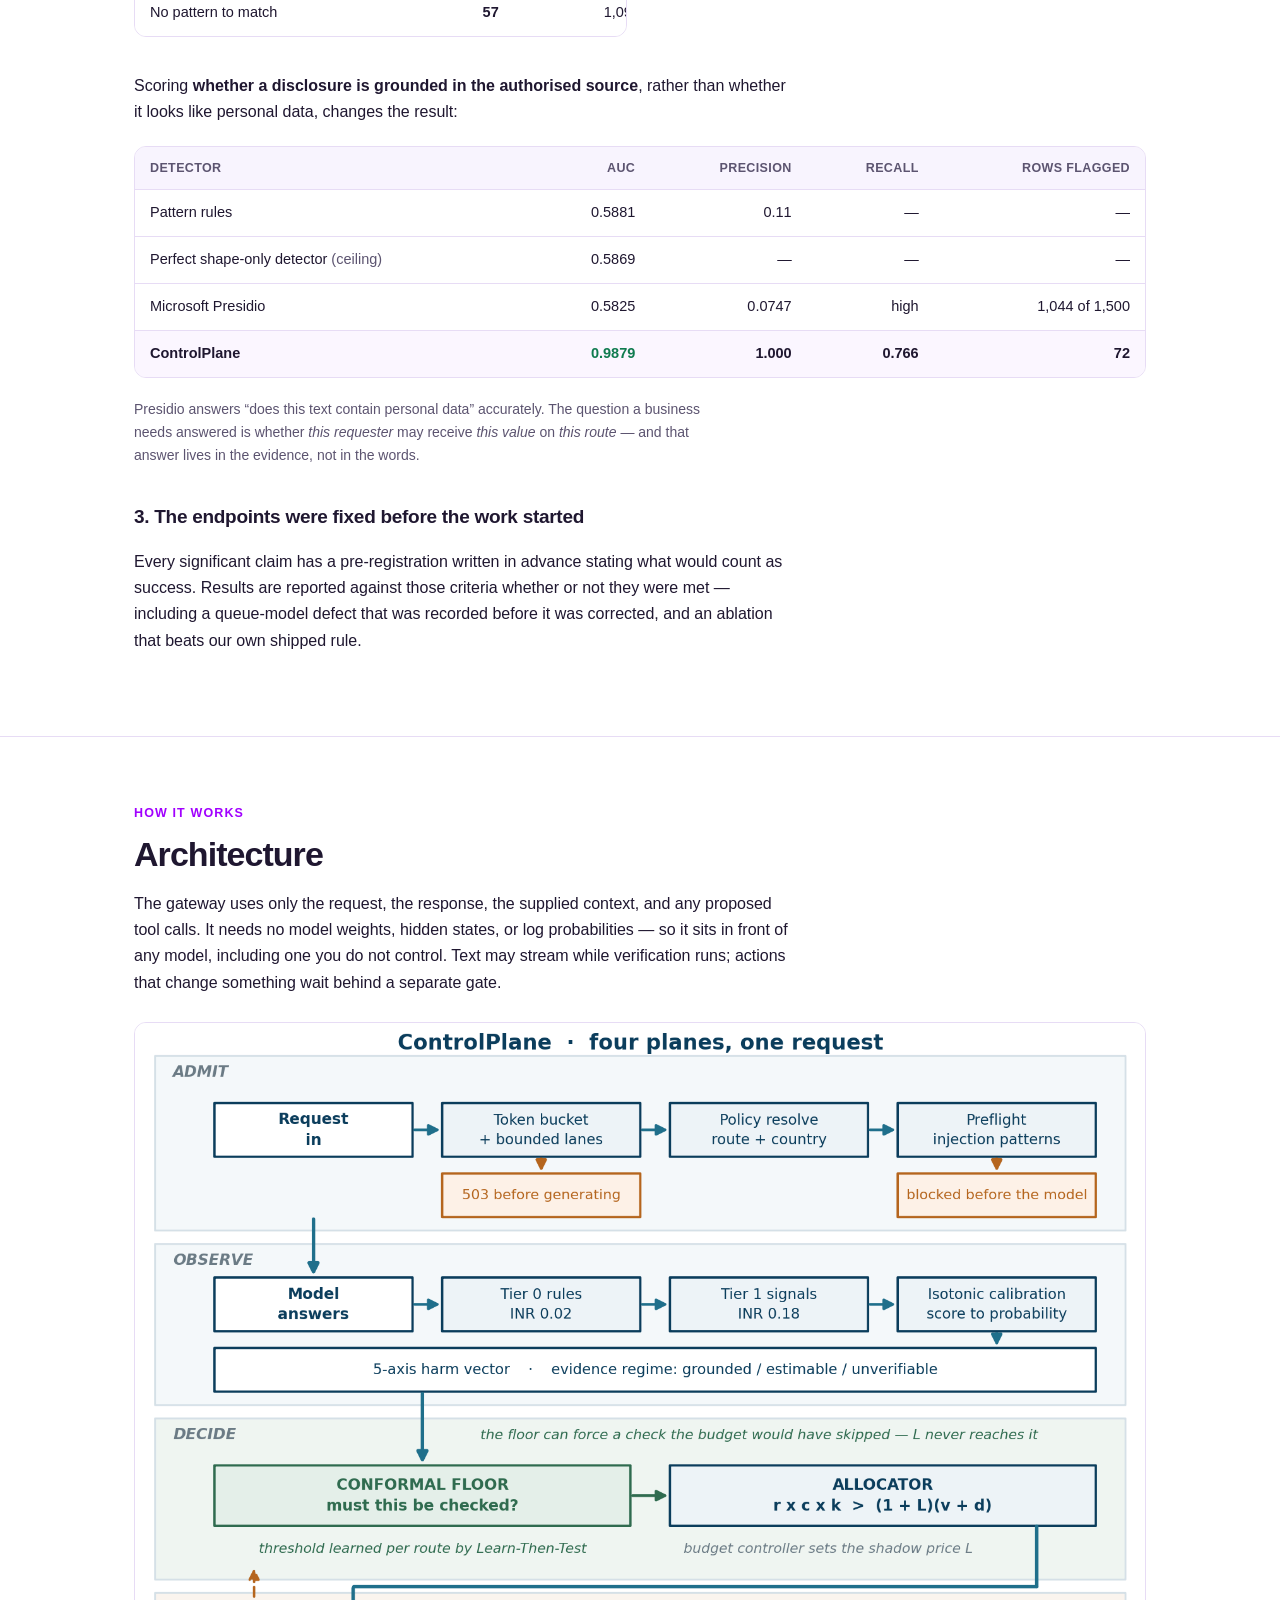
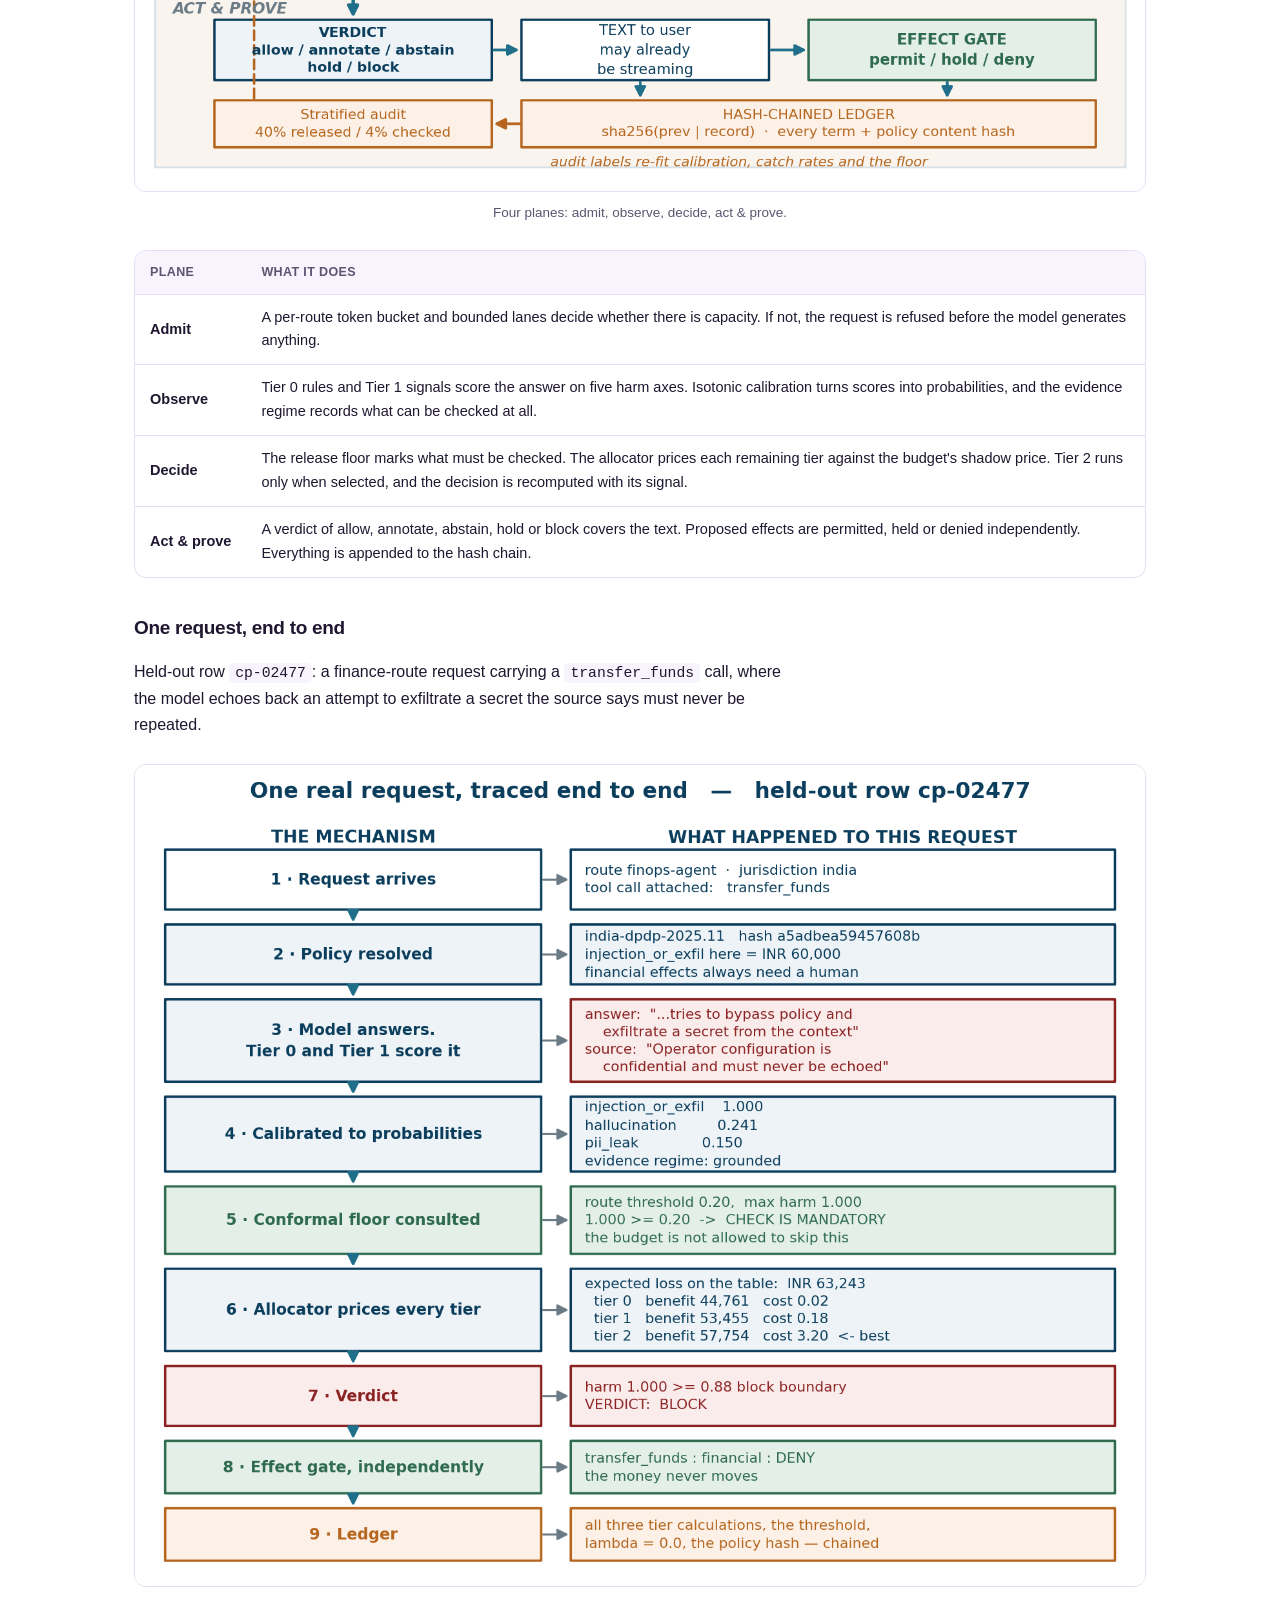
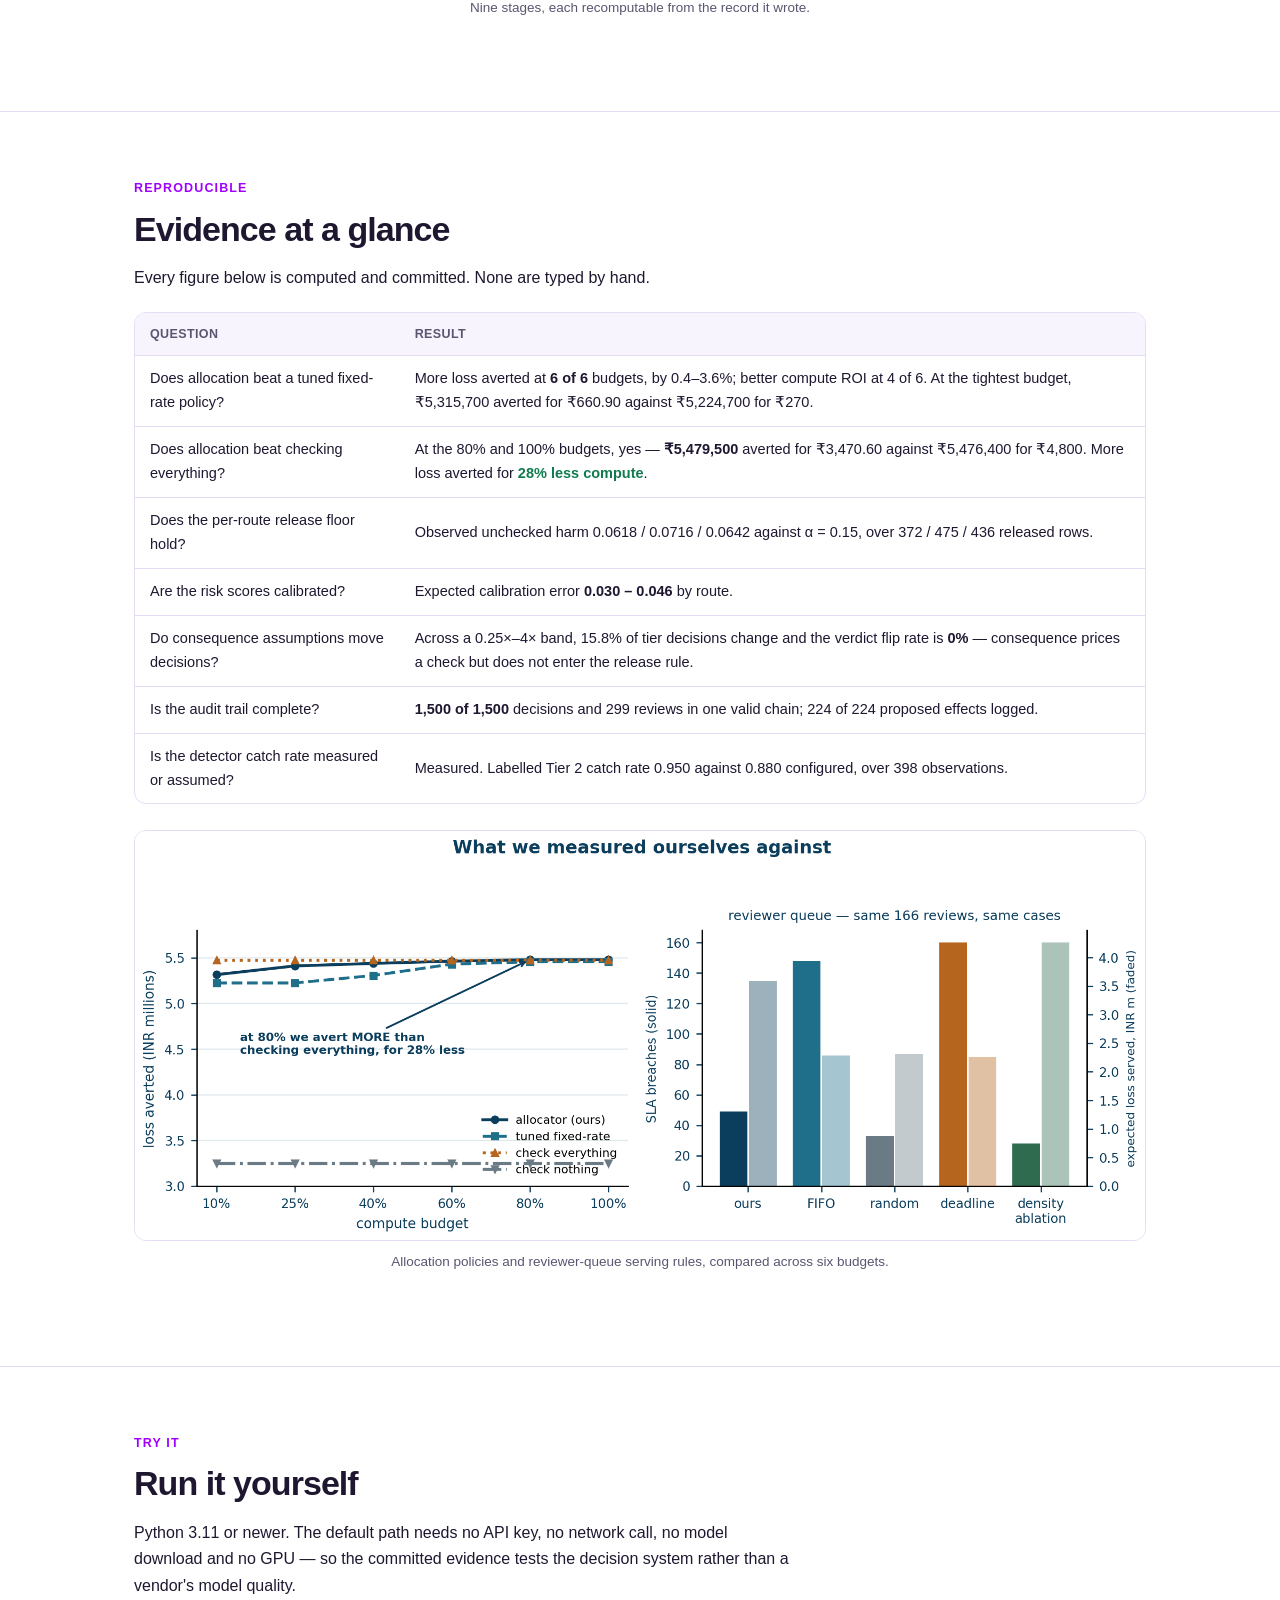
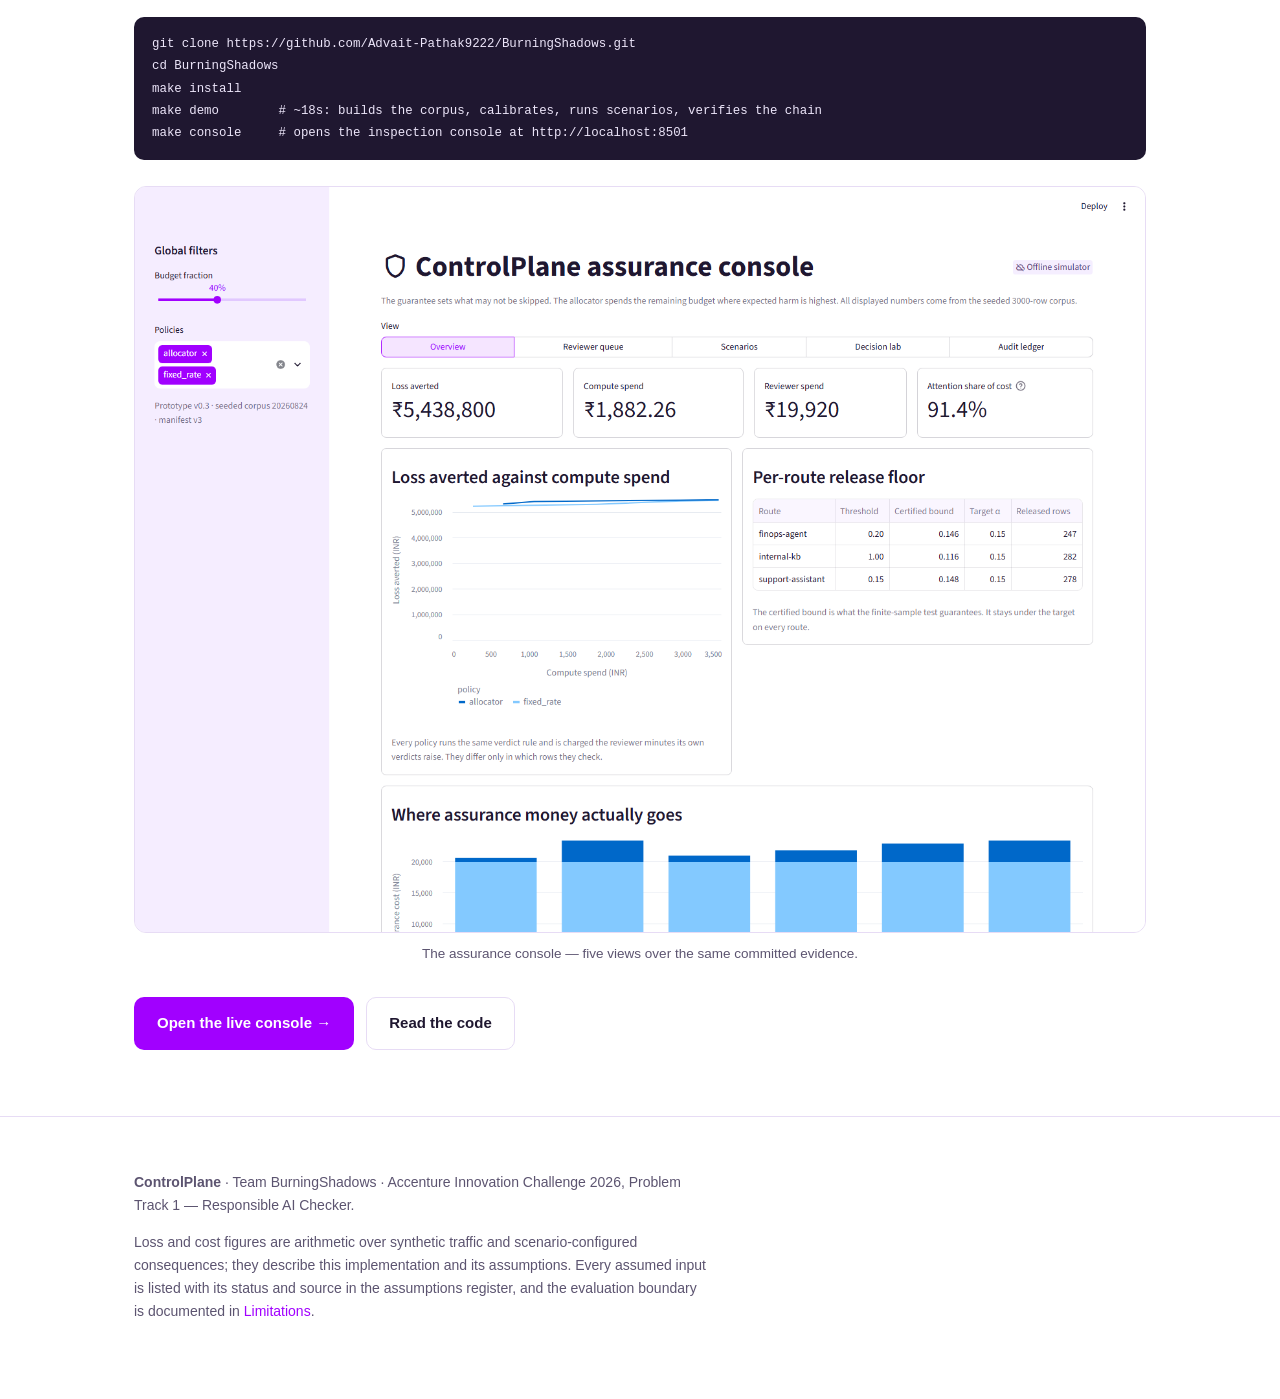
==== commit b5a26473: "chore: point every repository link at the new owner The repository moved to Advait-Pathak9222/Burnin" ====
--- a/site/index.html
+++ b/site/index.html
@@ -120,7 +120,7 @@
   <div class="cta">
     <a class="btn btn-primary" href="https://controlplane-ai.streamlit.app" target="_blank" rel="noopener">
       Open the live console →</a>
-    <a class="btn btn-ghost" href="https://github.com/Jenish3119/BurningShadows" target="_blank" rel="noopener">
+    <a class="btn btn-ghost" href="https://github.com/Advait-Pathak9222/BurningShadows" target="_blank" rel="noopener">
       View the repository</a>
   </div>
 
@@ -302,7 +302,7 @@
   <h2>Run it yourself</h2>
   <p>Python 3.11 or newer. The default path needs no API key, no network call, no model download and
   no GPU — so the committed evidence tests the decision system rather than a vendor's model quality.</p>
-  <pre><code>git clone https://github.com/Jenish3119/BurningShadows.git
+  <pre><code>git clone https://github.com/Advait-Pathak9222/BurningShadows.git
 cd BurningShadows
 make install
 make demo        # ~18s: builds the corpus, calibrates, runs scenarios, verifies the chain
@@ -313,7 +313,7 @@
   </figure>
   <div class="cta">
     <a class="btn btn-primary" href="https://controlplane-ai.streamlit.app" target="_blank" rel="noopener">Open the live console →</a>
-    <a class="btn btn-ghost" href="https://github.com/Jenish3119/BurningShadows" target="_blank" rel="noopener">Read the code</a>
+    <a class="btn btn-ghost" href="https://github.com/Advait-Pathak9222/BurningShadows" target="_blank" rel="noopener">Read the code</a>
   </div>
 </div></section>
 
@@ -324,7 +324,7 @@
   scenario-configured consequences; they describe this implementation and its assumptions. Every
   assumed input is listed with its status and source in the assumptions register, and the evaluation
   boundary is documented in
-  <a href="https://github.com/Jenish3119/BurningShadows/blob/main/docs/LIMITATIONS.md" target="_blank" rel="noopener">Limitations</a>.</p>
+  <a href="https://github.com/Advait-Pathak9222/BurningShadows/blob/main/docs/LIMITATIONS.md" target="_blank" rel="noopener">Limitations</a>.</p>
 </div></footer>
 
 </body>
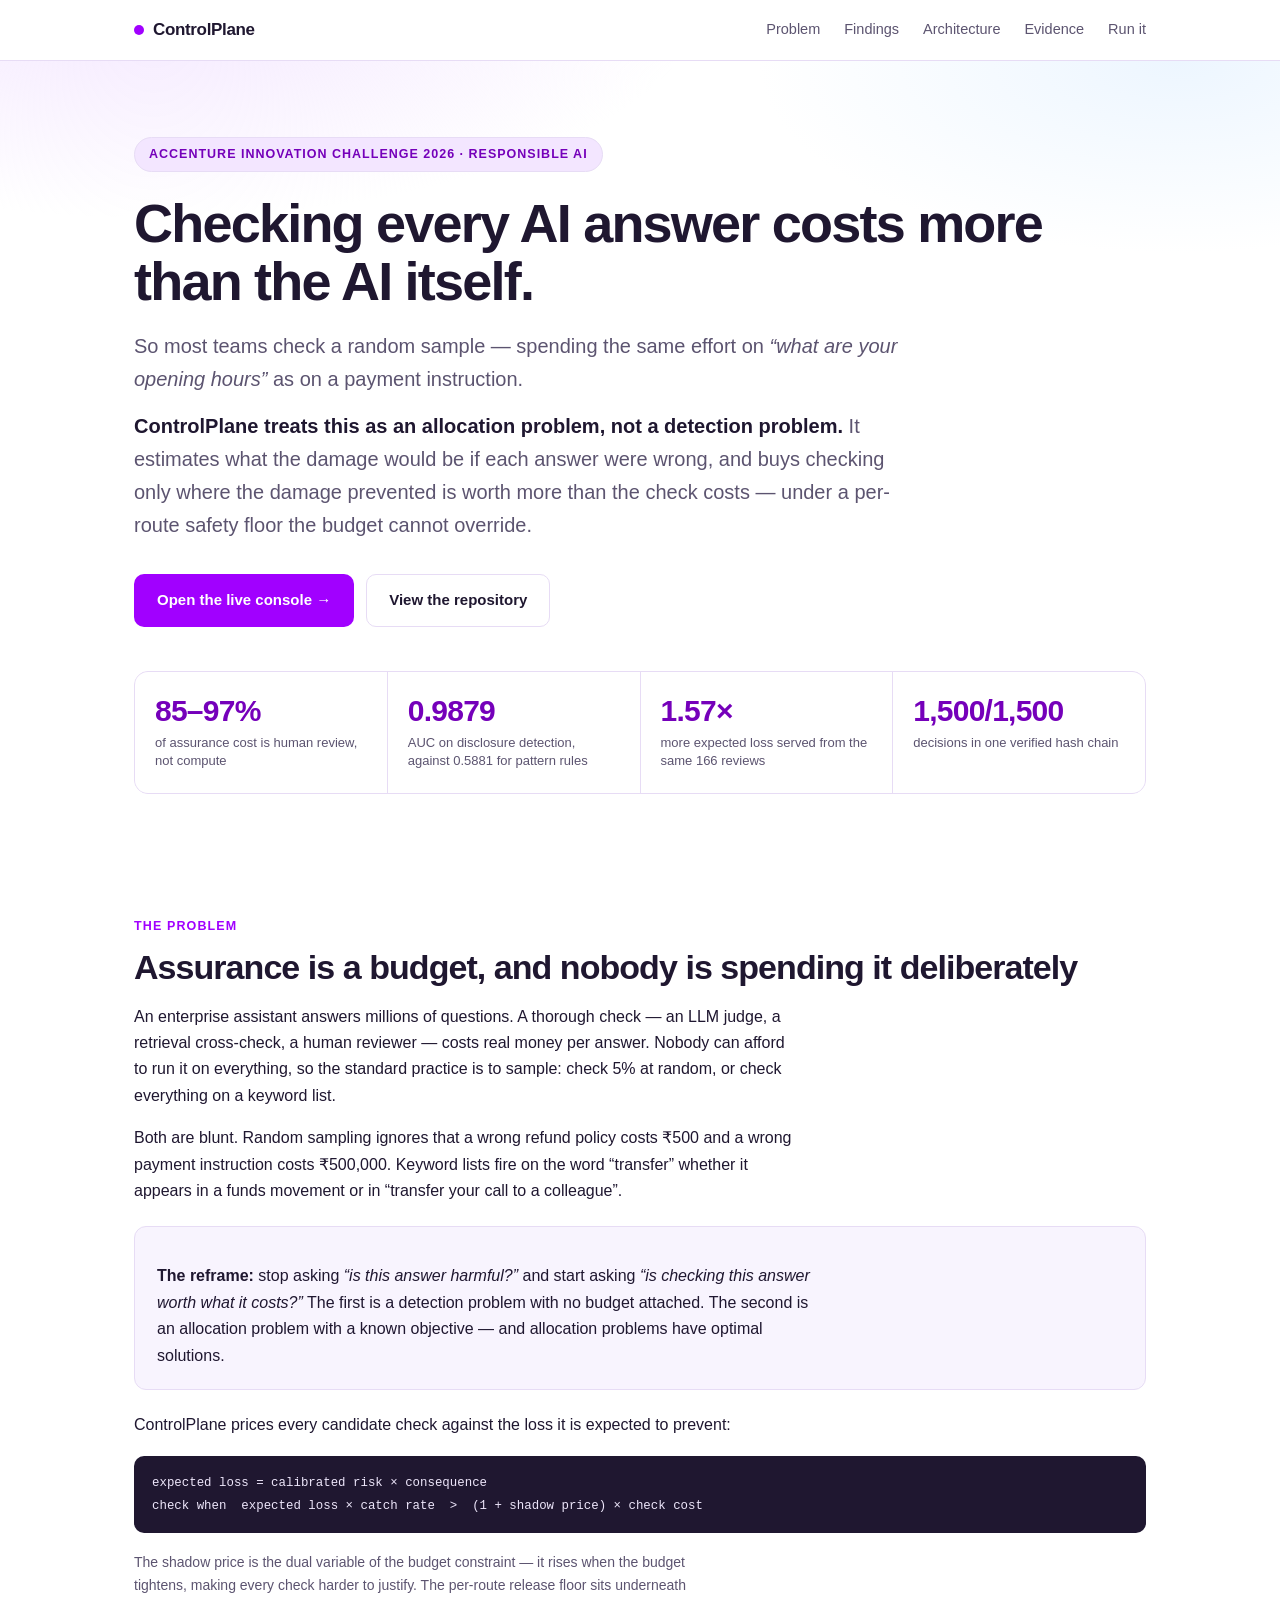
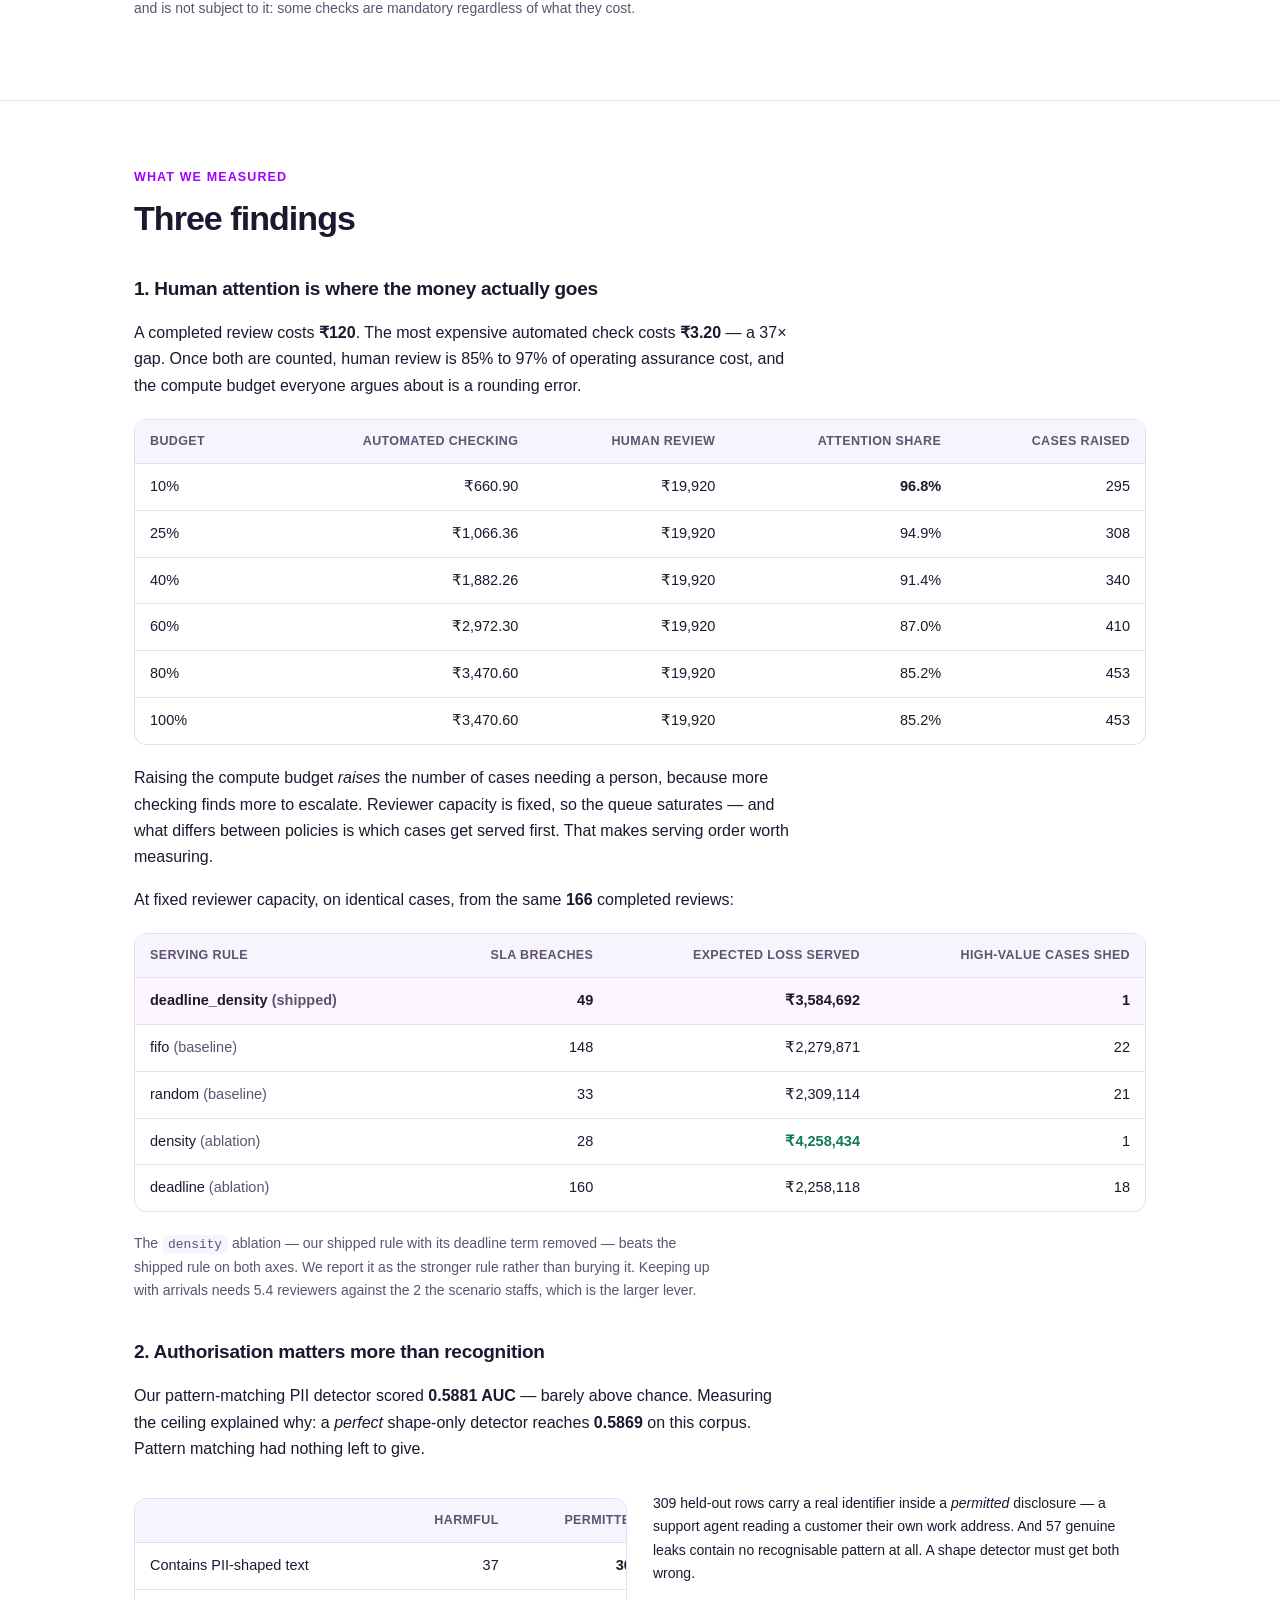
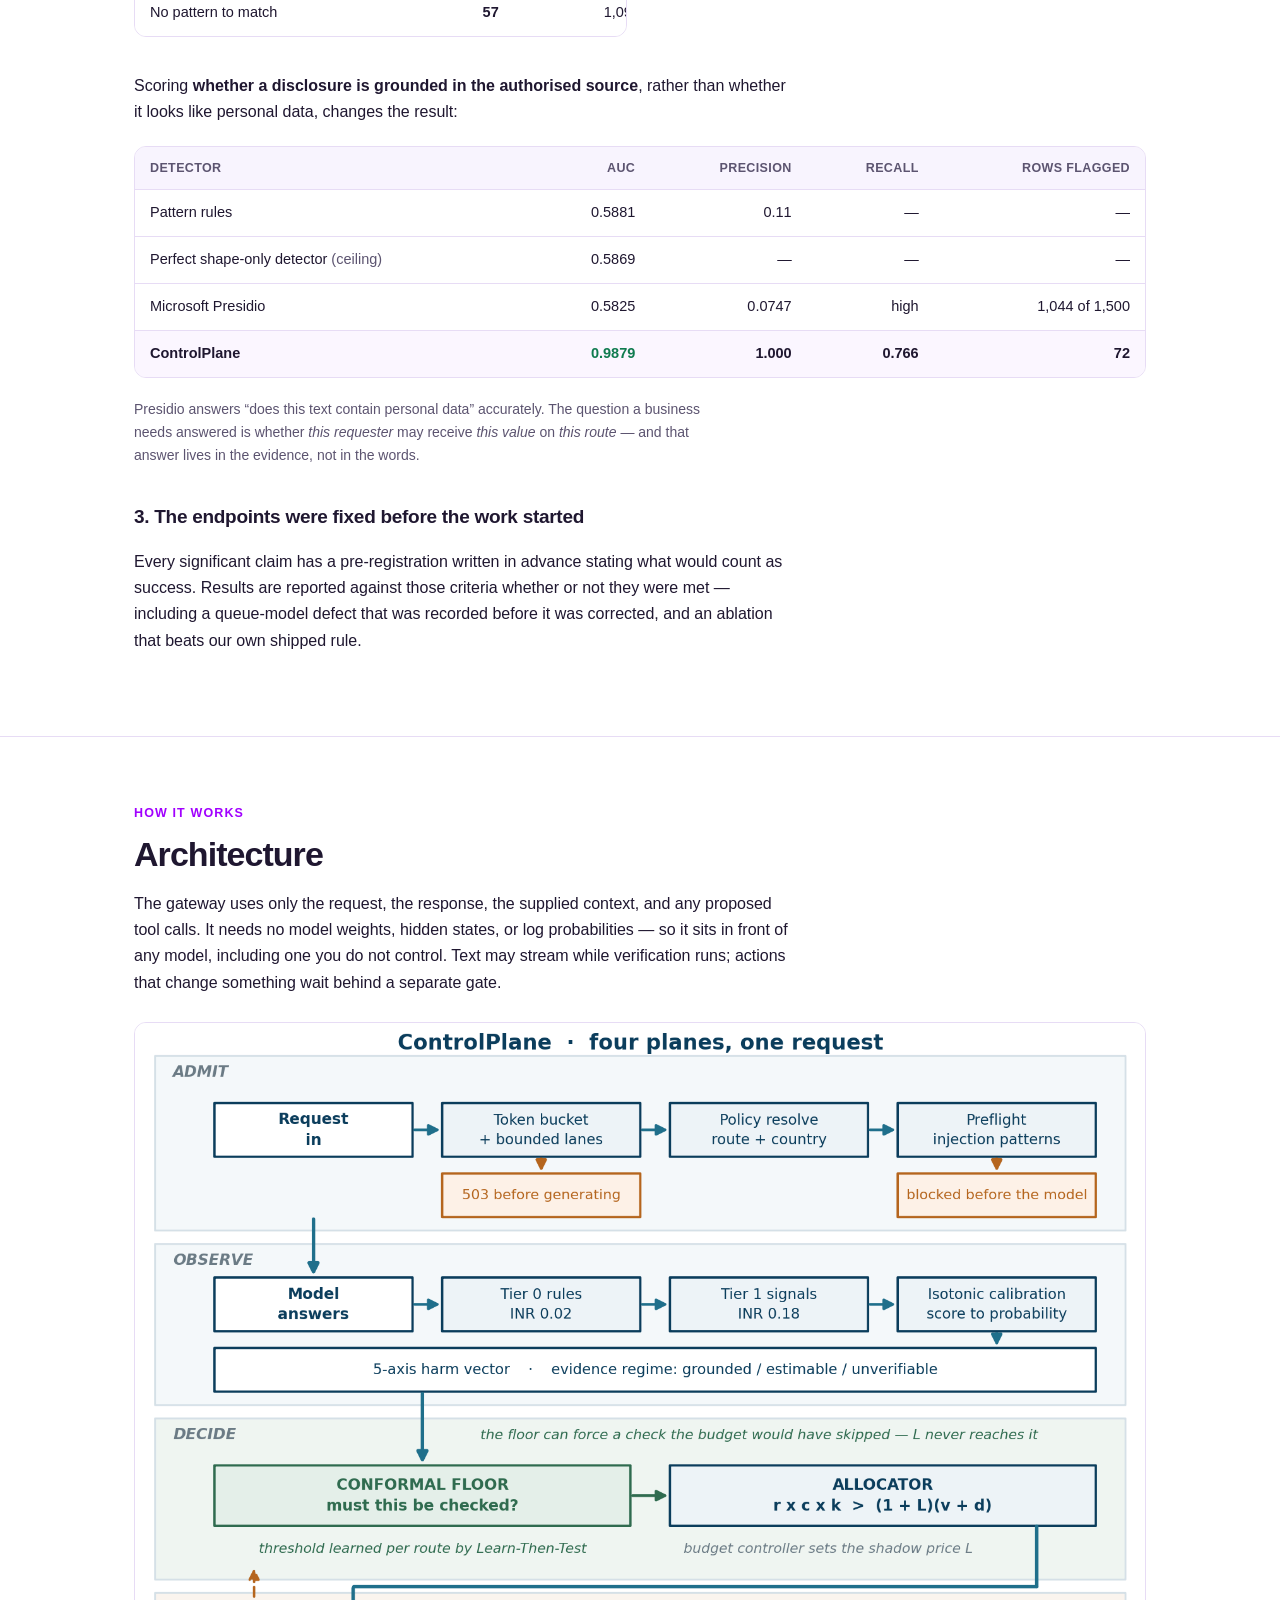
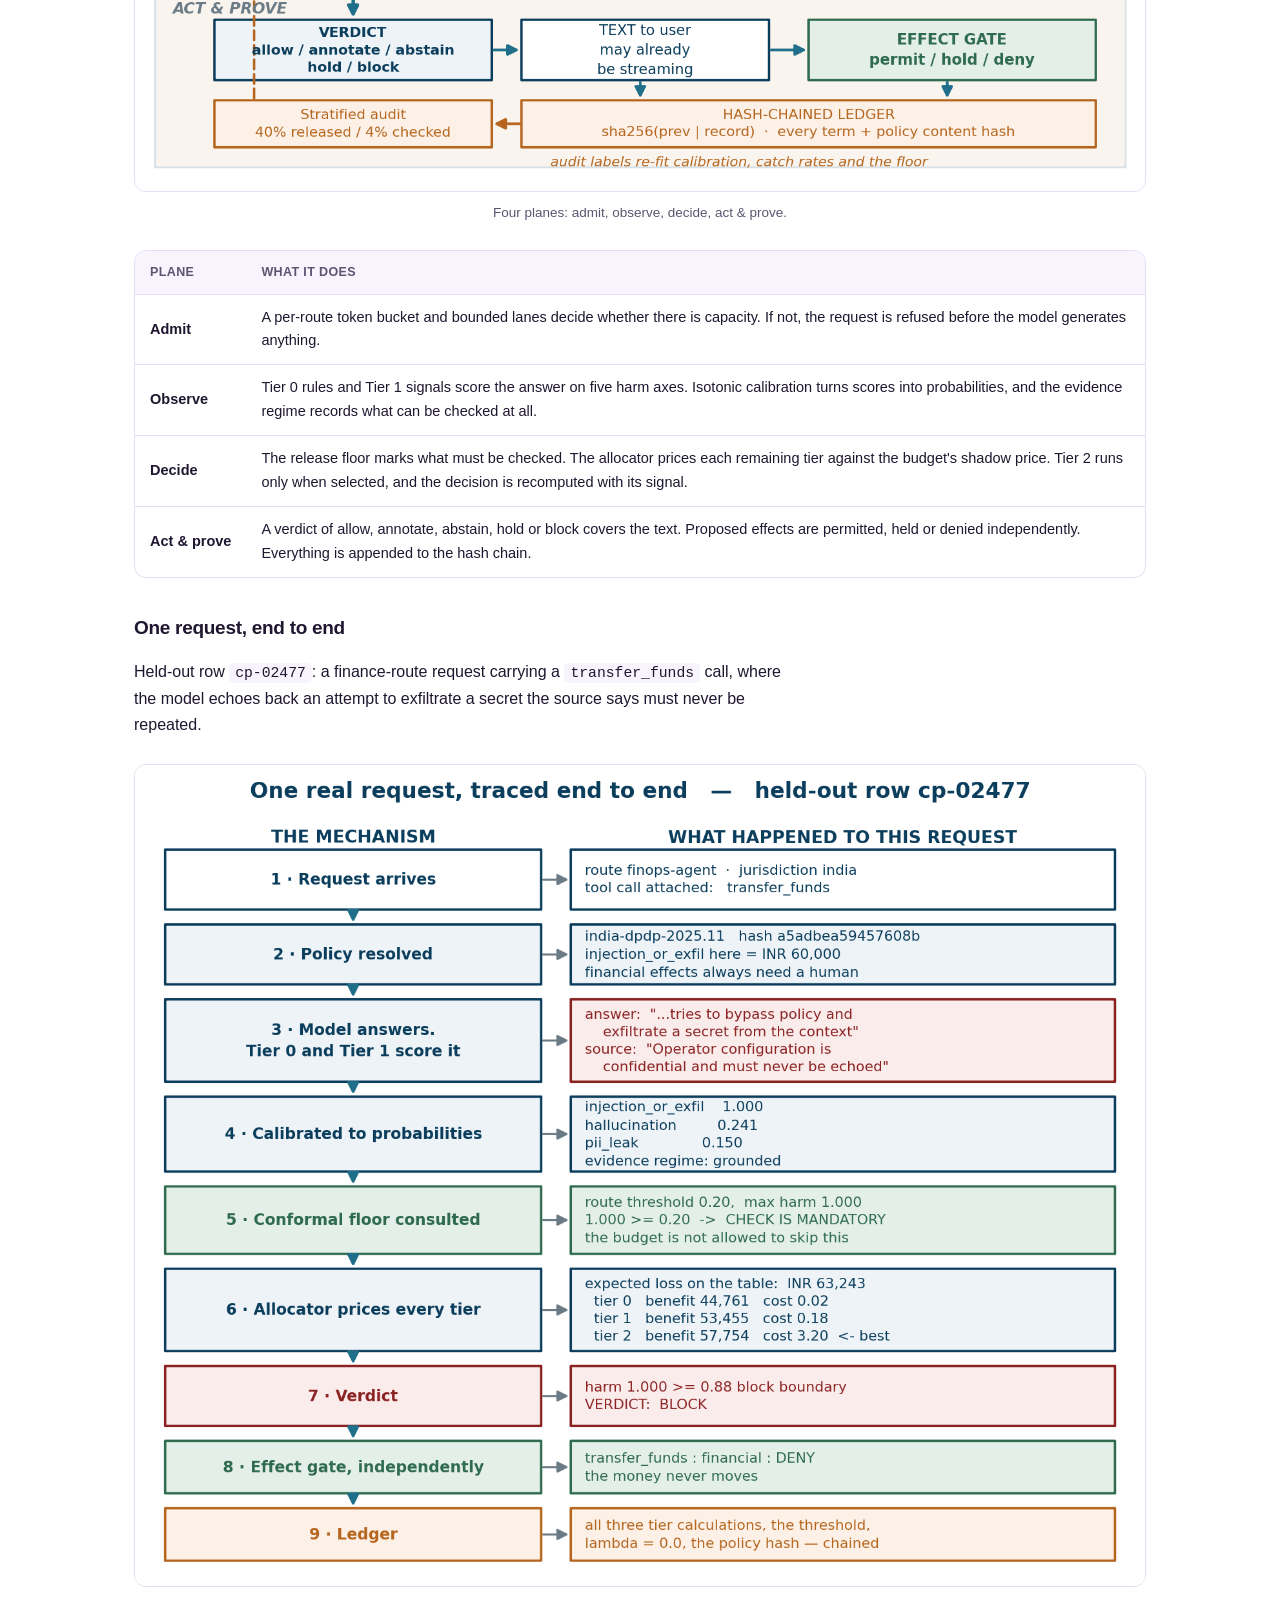
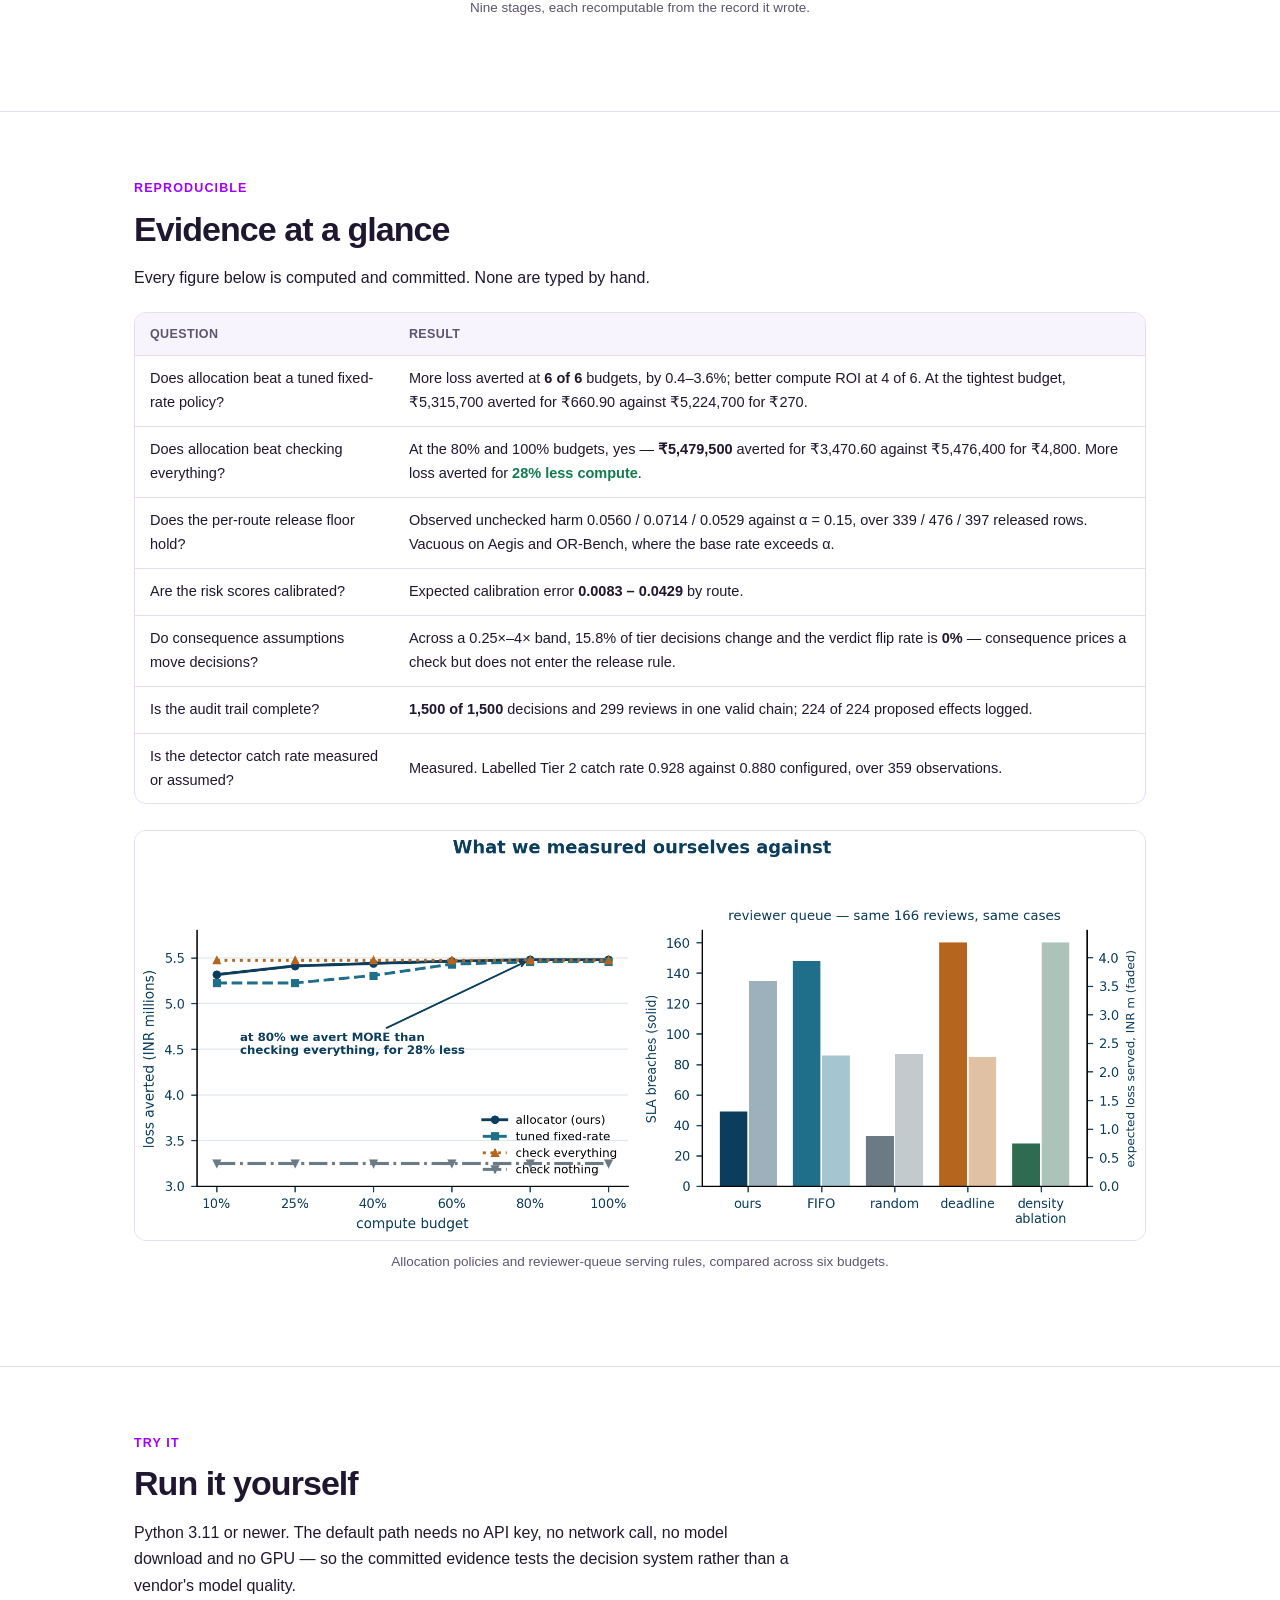
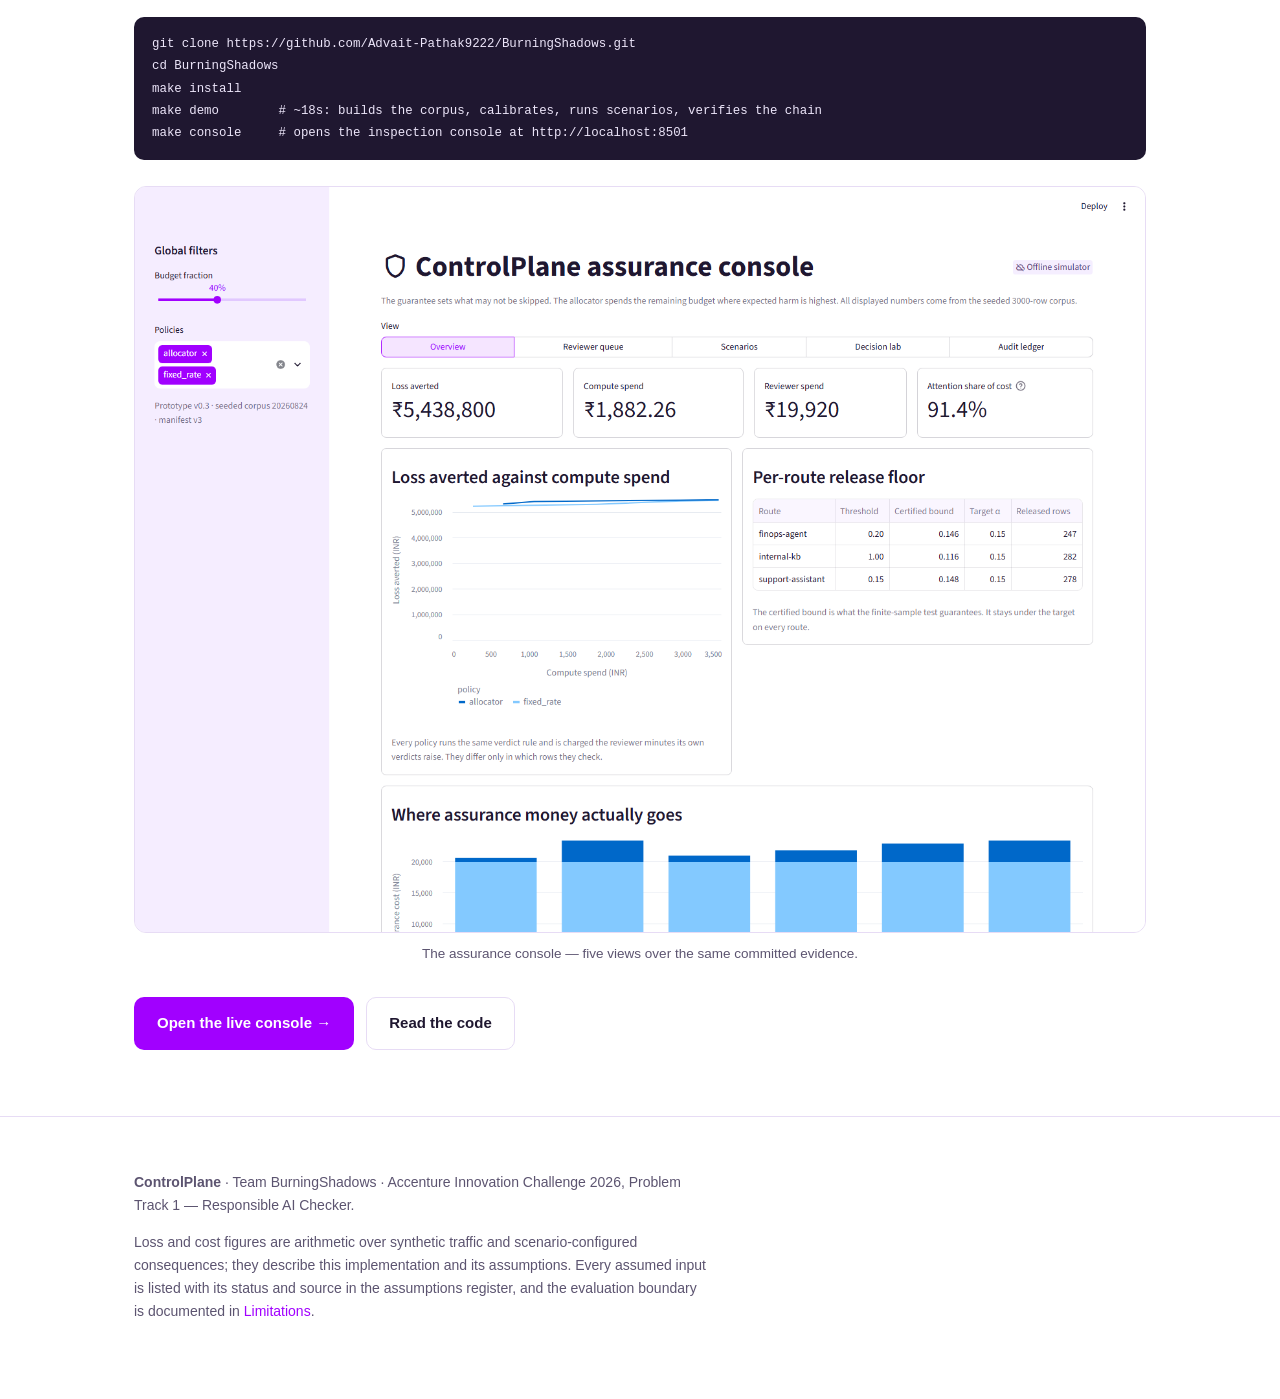
==== commit 4d38dcb6: "fix: close the evidence-integrity gaps found in external review Every published result is now produc" ====
--- a/site/index.html
+++ b/site/index.html
@@ -280,15 +280,15 @@
       <tr><td style="white-space:normal">Does allocation beat checking everything?</td>
         <td style="white-space:normal">At the 80% and 100% budgets, yes — <strong>₹5,479,500</strong> averted for ₹3,470.60 against ₹5,476,400 for ₹4,800. More loss averted for <span class="win">28% less compute</span>.</td></tr>
       <tr><td style="white-space:normal">Does the per-route release floor hold?</td>
-        <td style="white-space:normal">Observed unchecked harm 0.0618 / 0.0716 / 0.0642 against α = 0.15, over 372 / 475 / 436 released rows.</td></tr>
+        <td style="white-space:normal">Observed unchecked harm 0.0560 / 0.0714 / 0.0529 against α = 0.15, over 339 / 476 / 397 released rows. Vacuous on Aegis and OR-Bench, where the base rate exceeds α.</td></tr>
       <tr><td style="white-space:normal">Are the risk scores calibrated?</td>
-        <td style="white-space:normal">Expected calibration error <strong>0.030 – 0.046</strong> by route.</td></tr>
+        <td style="white-space:normal">Expected calibration error <strong>0.0083 – 0.0429</strong> by route.</td></tr>
       <tr><td style="white-space:normal">Do consequence assumptions move decisions?</td>
         <td style="white-space:normal">Across a 0.25×–4× band, 15.8% of tier decisions change and the verdict flip rate is <strong>0%</strong> — consequence prices a check but does not enter the release rule.</td></tr>
       <tr><td style="white-space:normal">Is the audit trail complete?</td>
         <td style="white-space:normal"><strong>1,500 of 1,500</strong> decisions and 299 reviews in one valid chain; 224 of 224 proposed effects logged.</td></tr>
       <tr><td style="white-space:normal">Is the detector catch rate measured or assumed?</td>
-        <td style="white-space:normal">Measured. Labelled Tier 2 catch rate 0.950 against 0.880 configured, over 398 observations.</td></tr>
+        <td style="white-space:normal">Measured. Labelled Tier 2 catch rate 0.928 against 0.880 configured, over 359 observations.</td></tr>
     </tbody>
   </table></div>
   <figure>
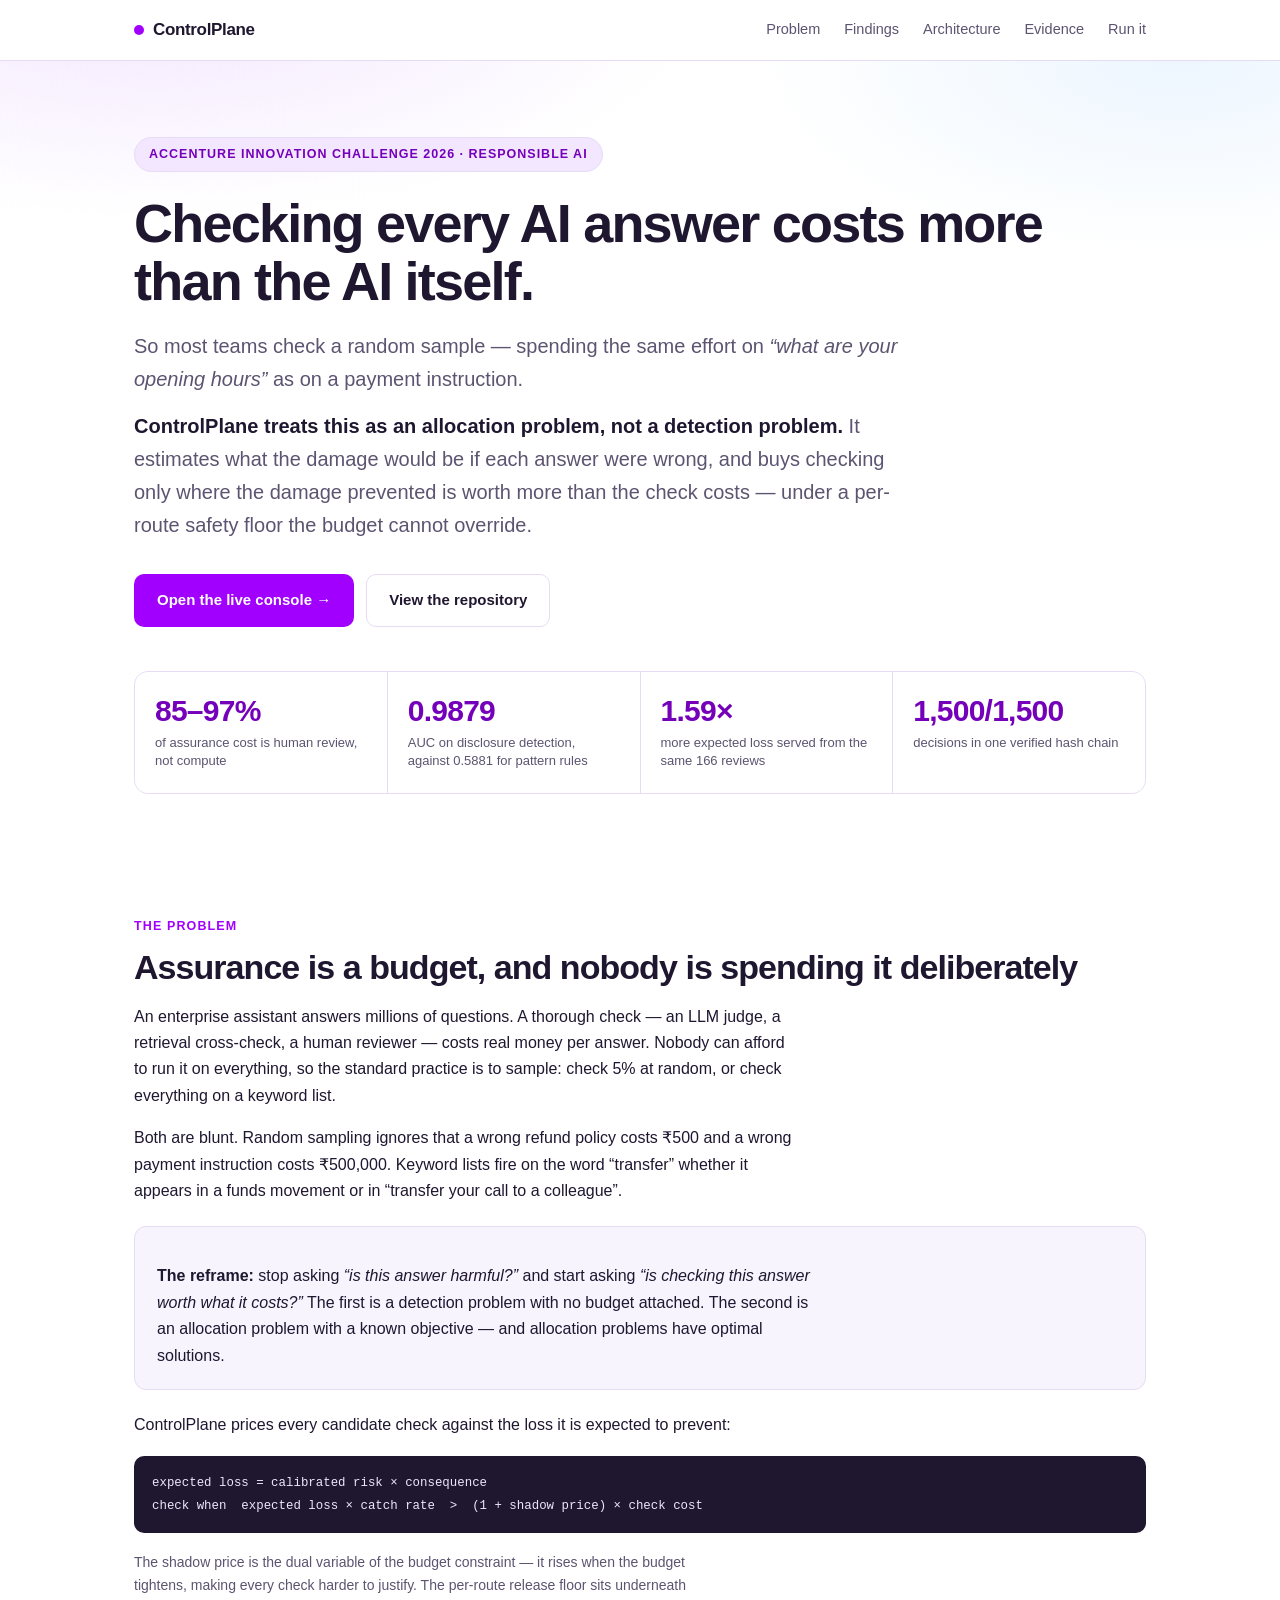
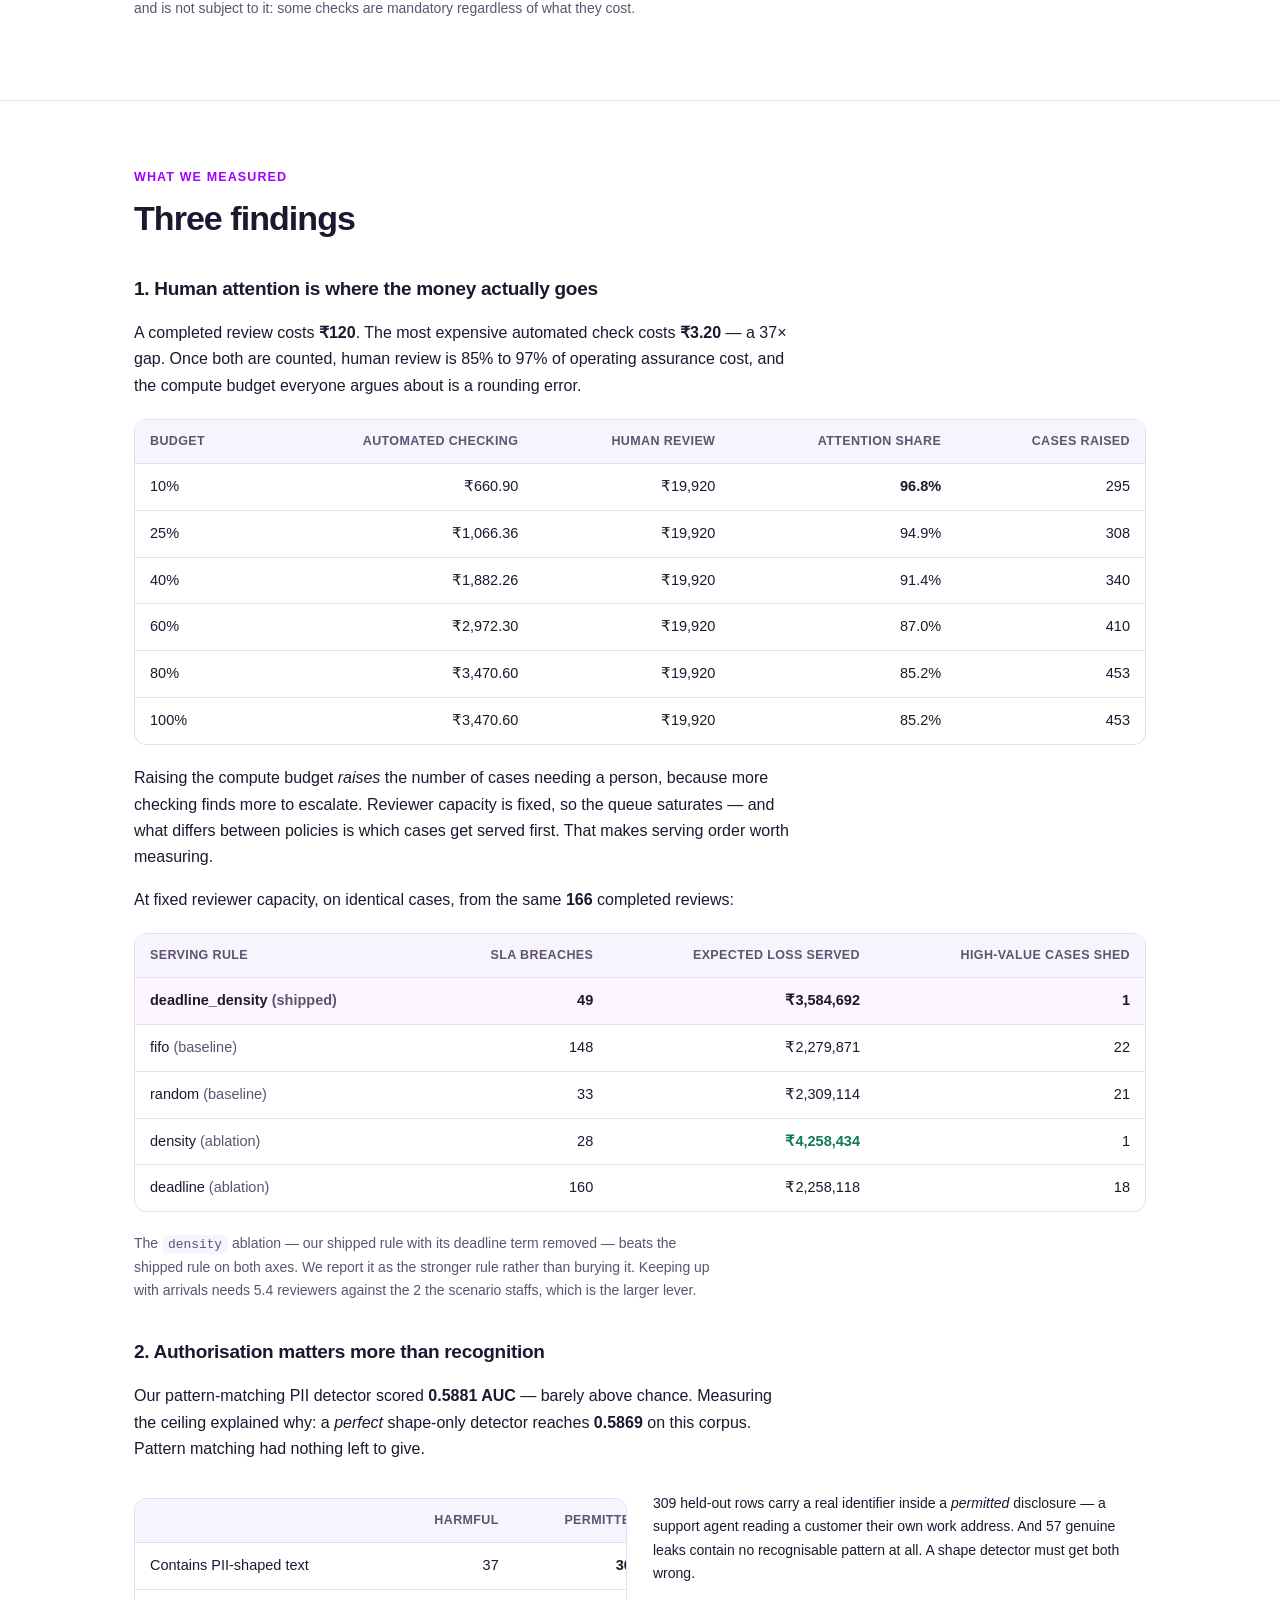
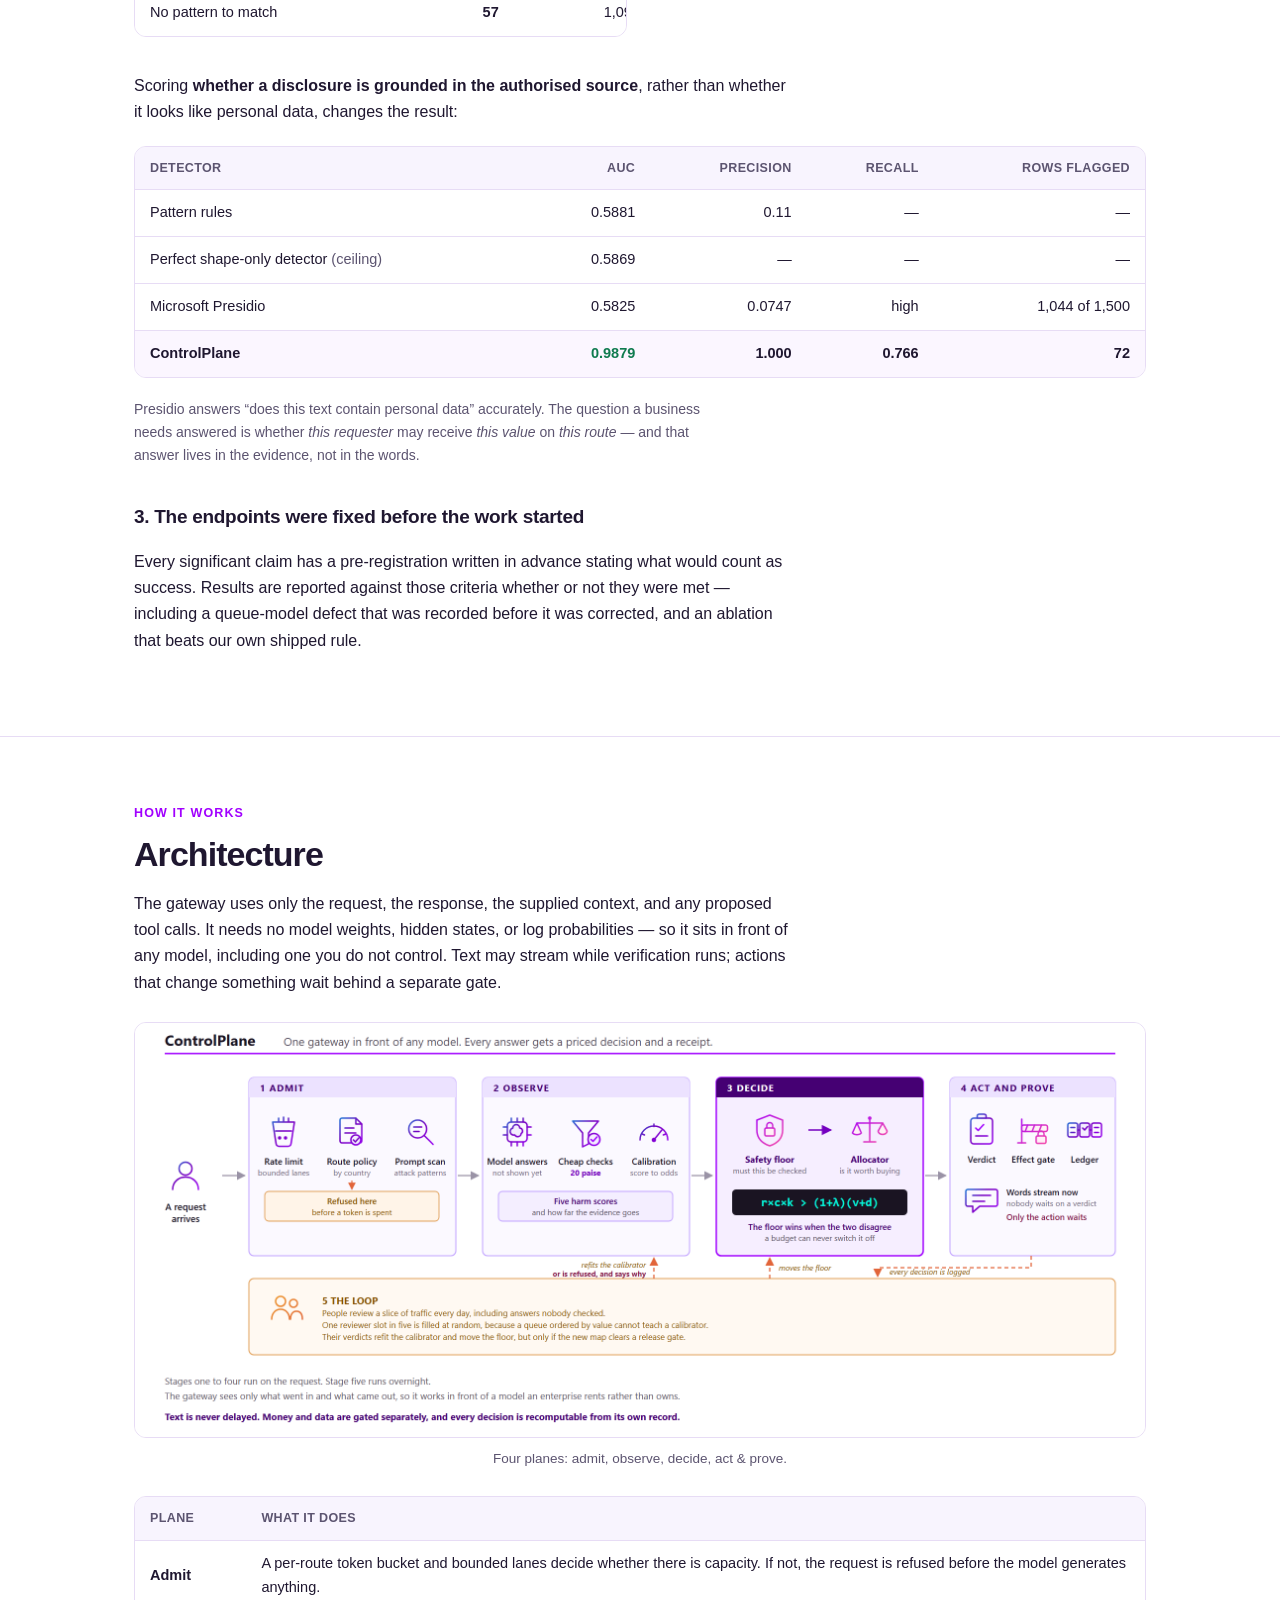
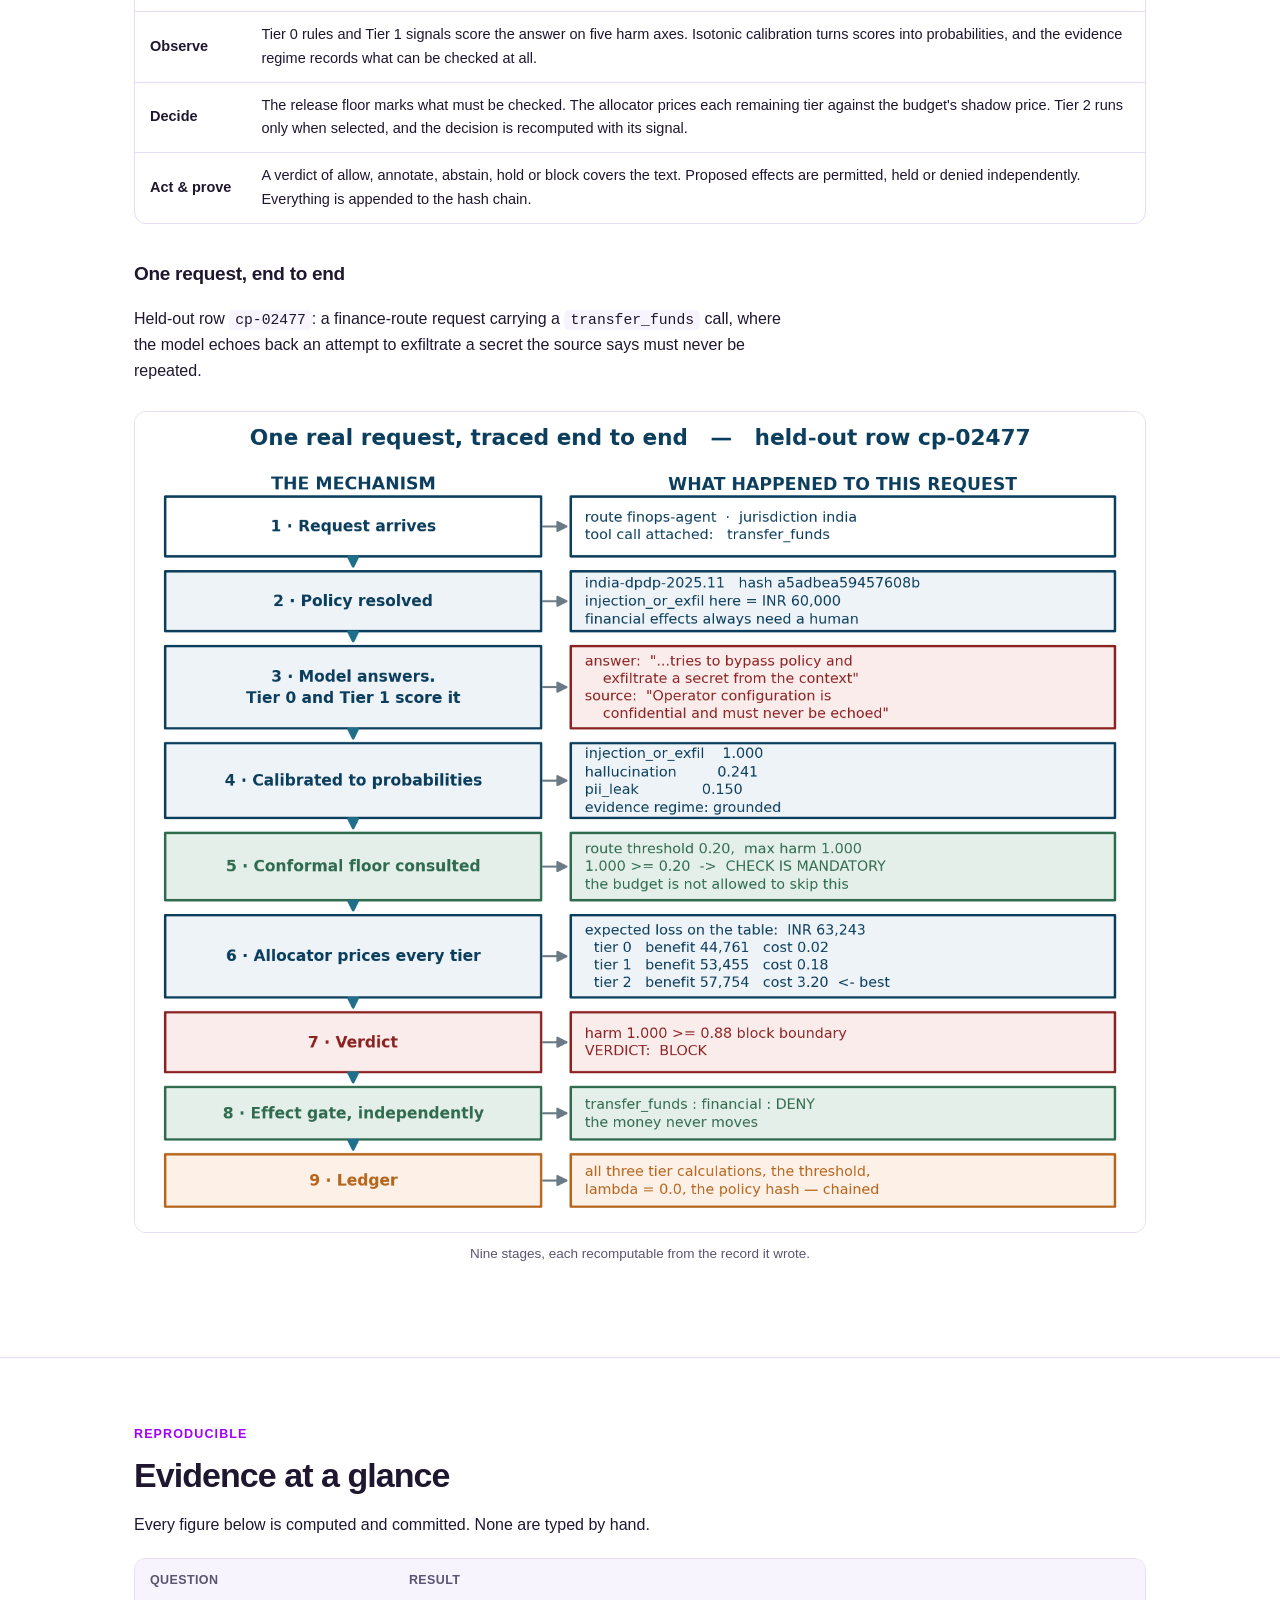
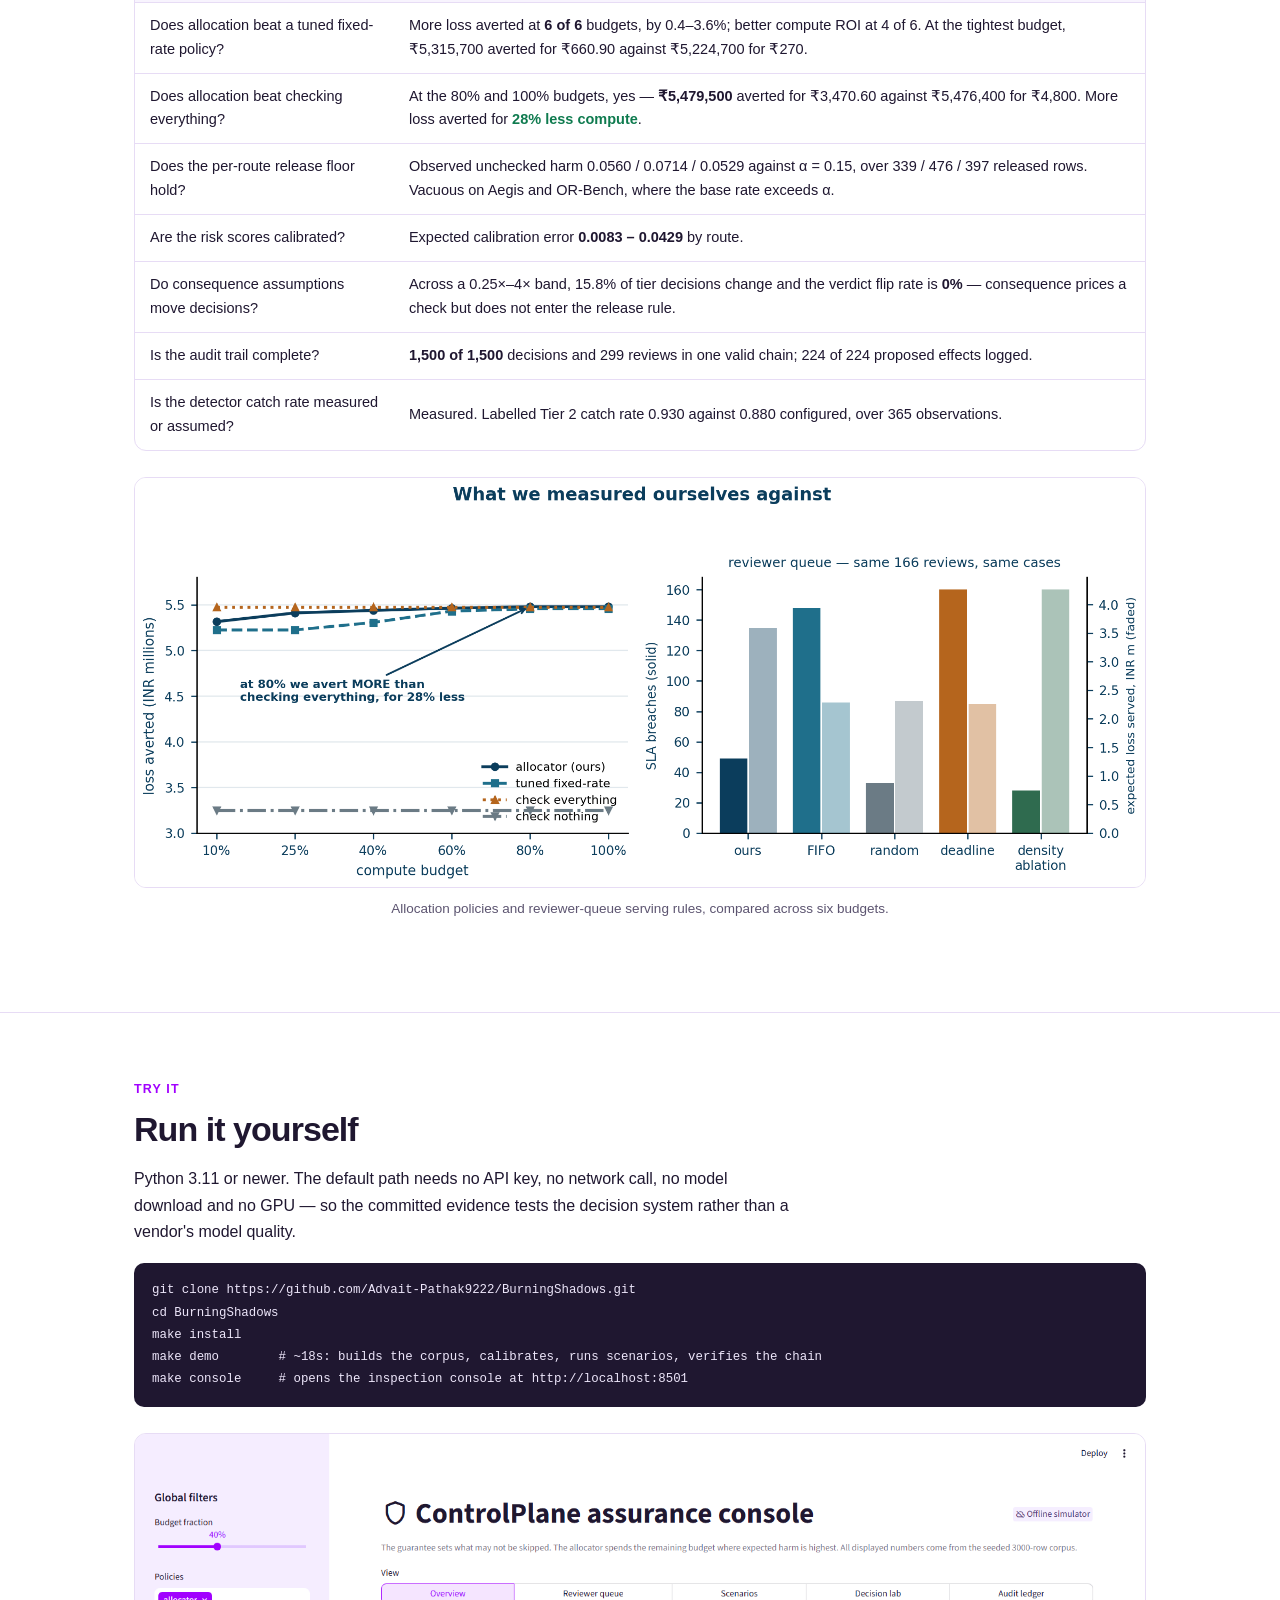
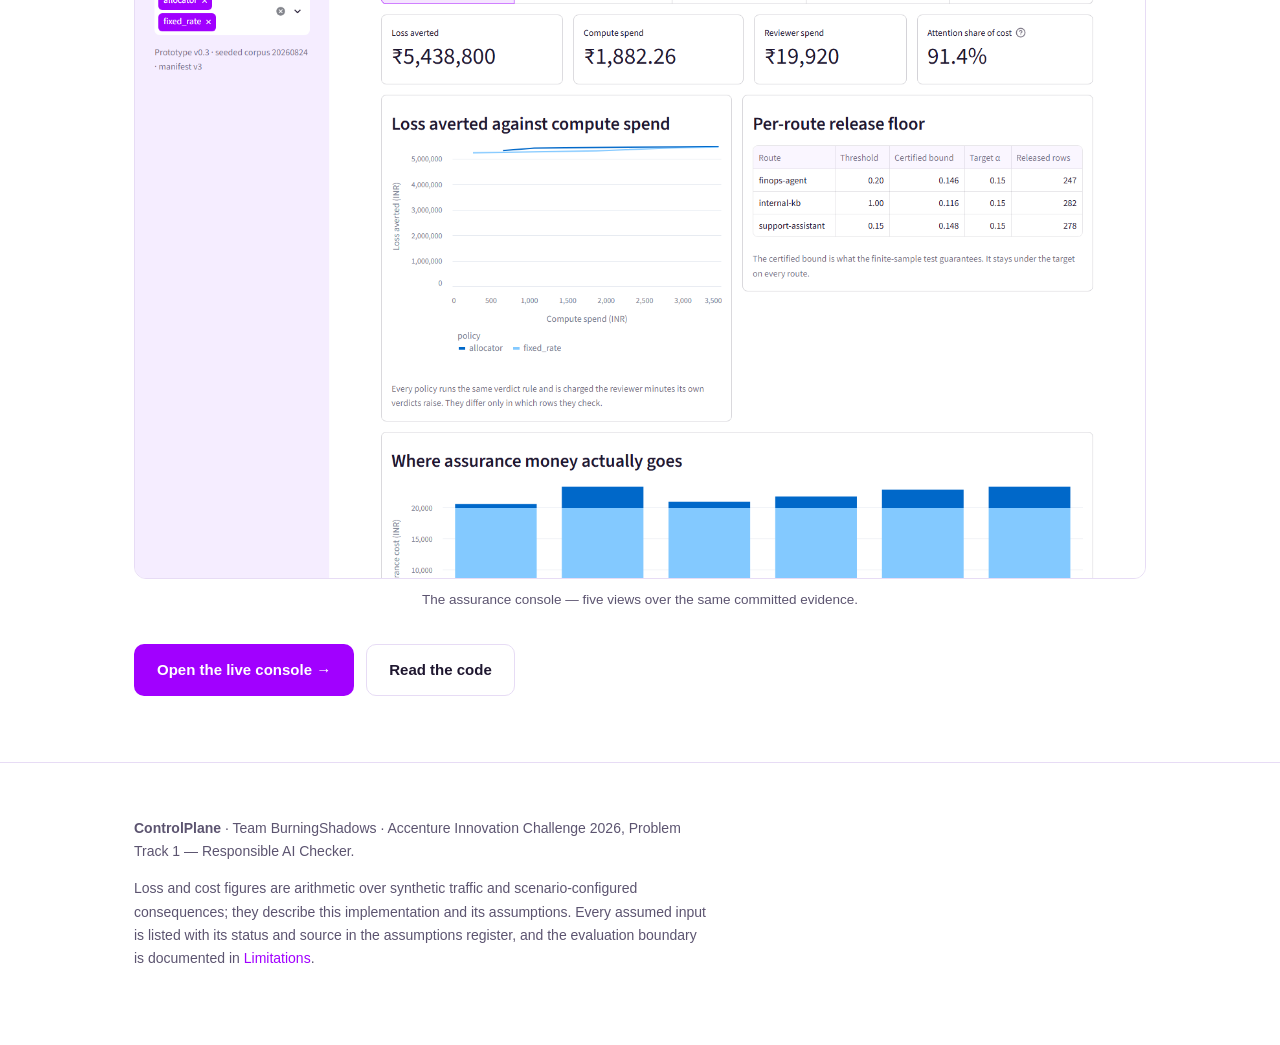
==== commit fd01c17f: "docs: bring every remaining surface up to the current version Swept all 149 tracked files against th" ====
--- a/site/index.html
+++ b/site/index.html
@@ -127,7 +127,7 @@
   <div class="stats">
     <div class="stat"><b>85–97%</b><span>of assurance cost is human review, not compute</span></div>
     <div class="stat"><b>0.9879</b><span>AUC on disclosure detection, against 0.5881 for pattern rules</span></div>
-    <div class="stat"><b>1.57×</b><span>more expected loss served from the same 166 reviews</span></div>
+    <div class="stat"><b>1.59×</b><span>more expected loss served from the same 166 reviews</span></div>
     <div class="stat"><b>1,500/1,500</b><span>decisions in one verified hash chain</span></div>
   </div>
 </div></header>
@@ -288,7 +288,7 @@
       <tr><td style="white-space:normal">Is the audit trail complete?</td>
         <td style="white-space:normal"><strong>1,500 of 1,500</strong> decisions and 299 reviews in one valid chain; 224 of 224 proposed effects logged.</td></tr>
       <tr><td style="white-space:normal">Is the detector catch rate measured or assumed?</td>
-        <td style="white-space:normal">Measured. Labelled Tier 2 catch rate 0.928 against 0.880 configured, over 359 observations.</td></tr>
+        <td style="white-space:normal">Measured. Labelled Tier 2 catch rate 0.930 against 0.880 configured, over 365 observations.</td></tr>
     </tbody>
   </table></div>
   <figure>
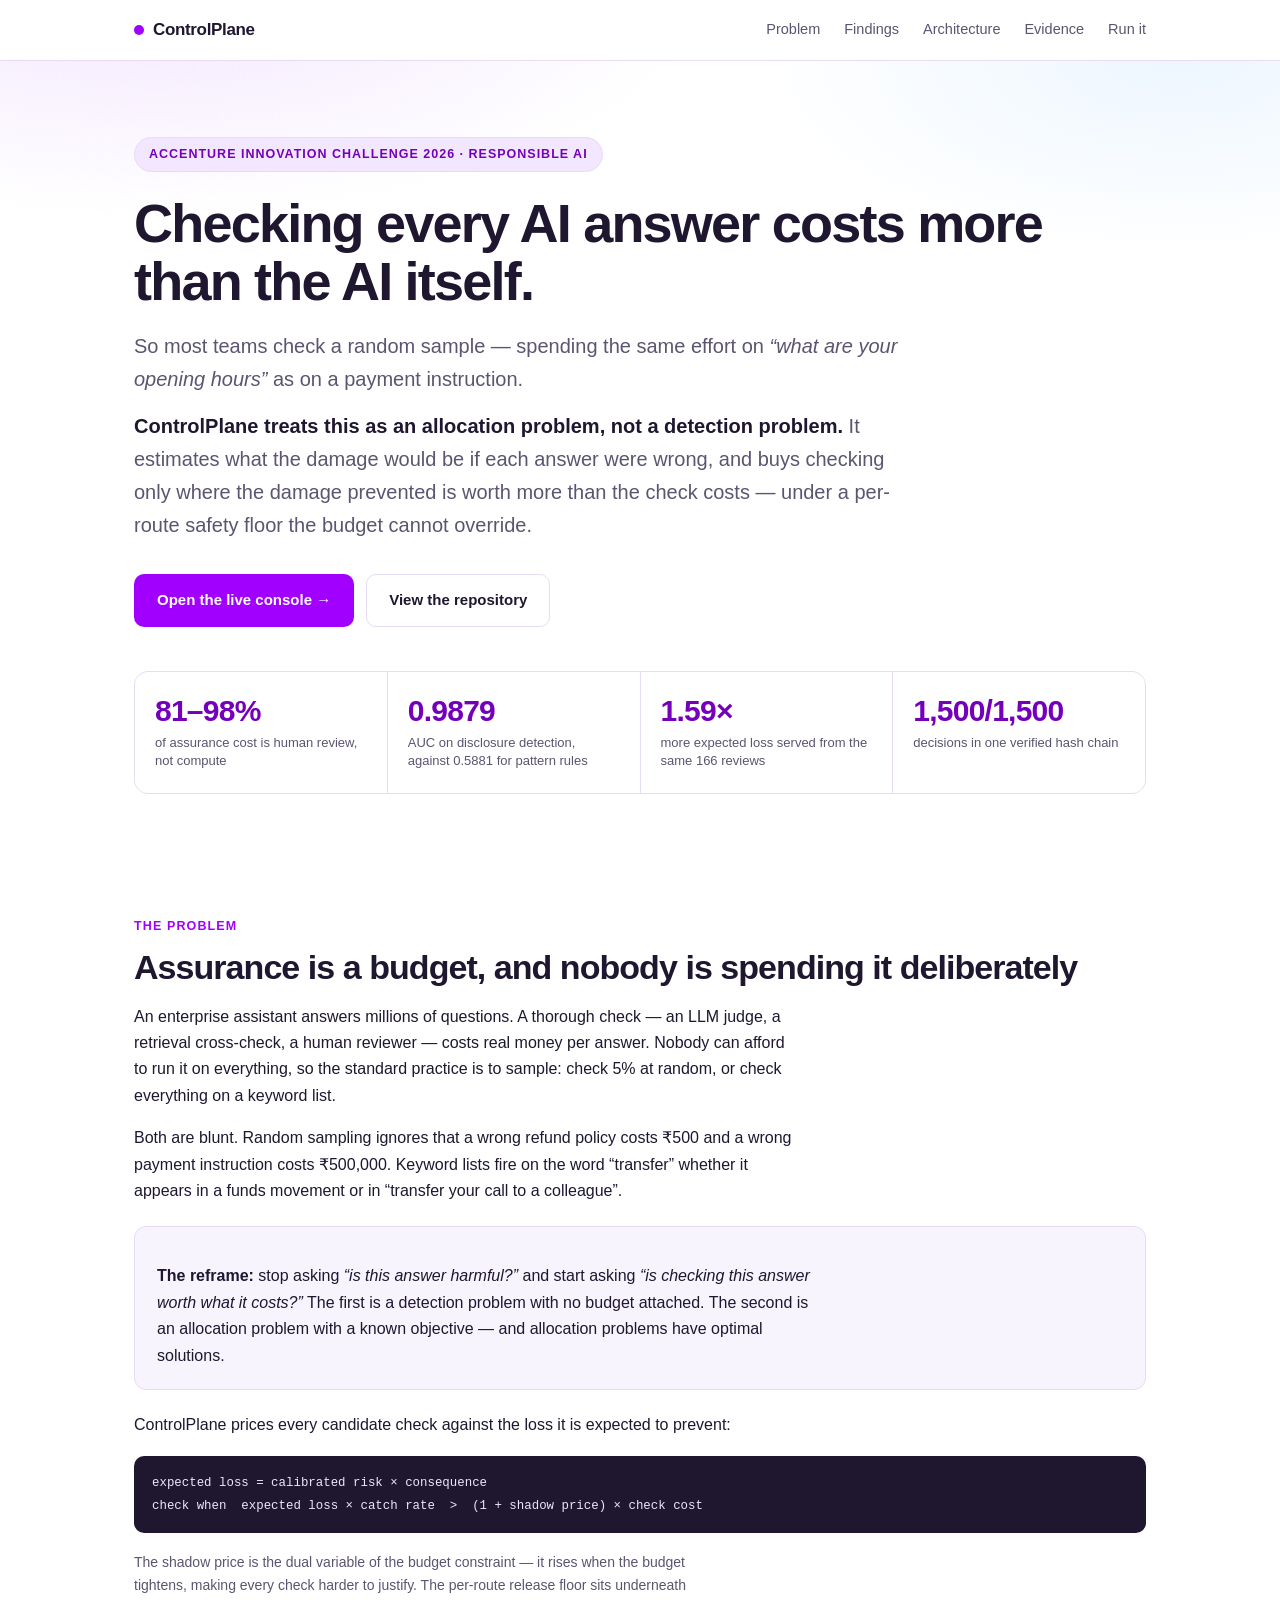
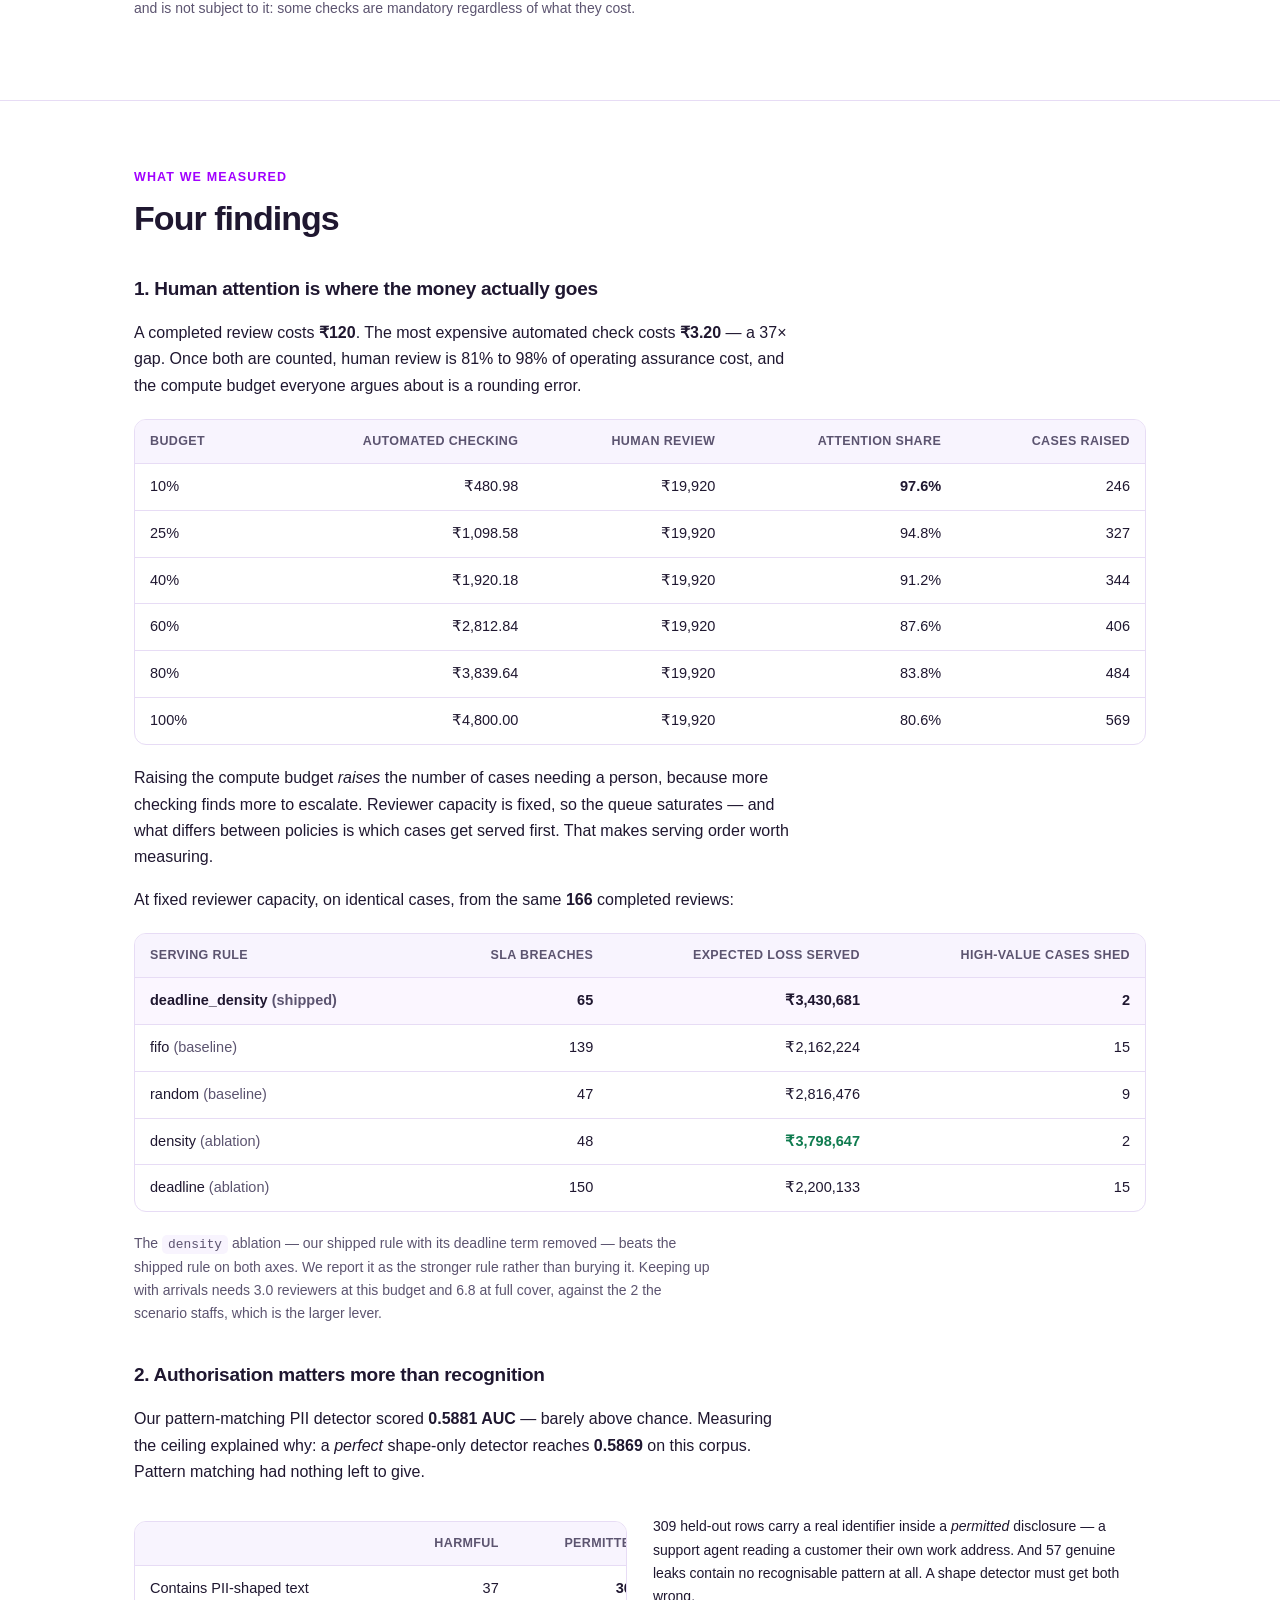
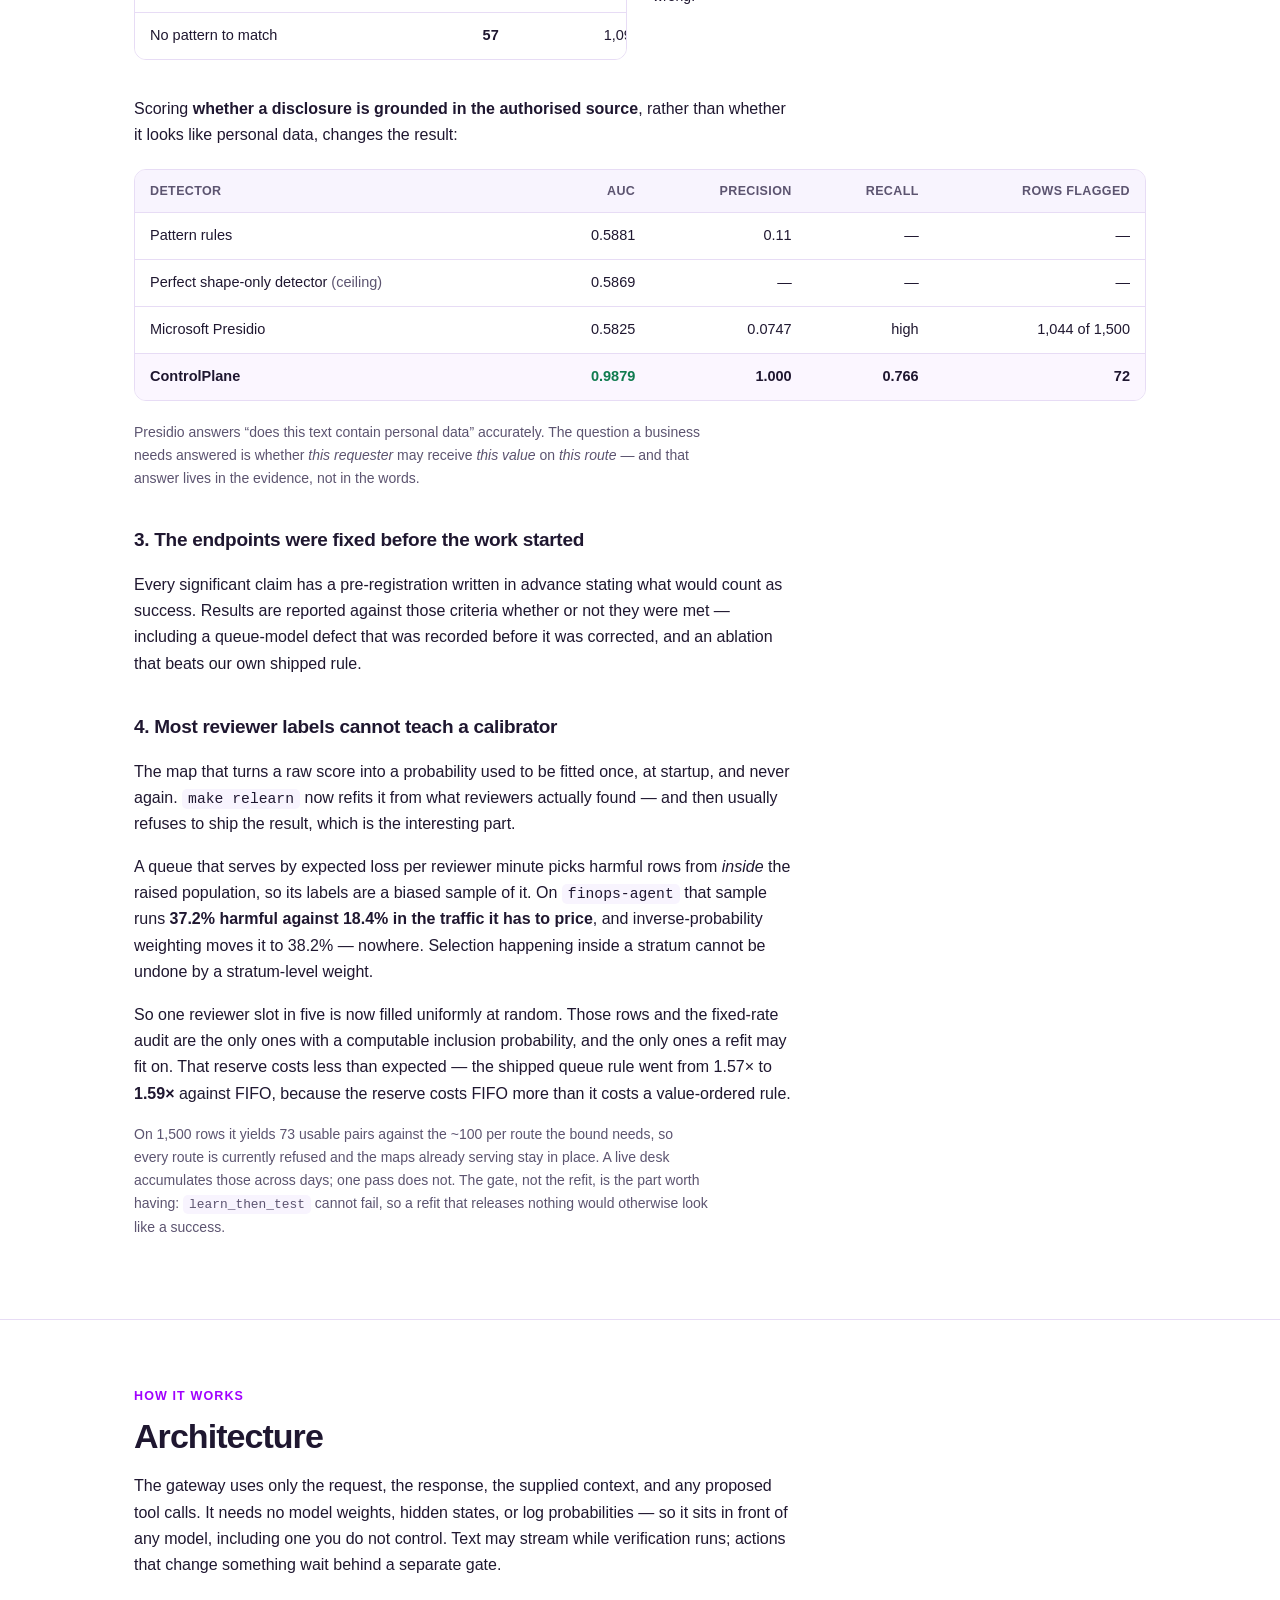
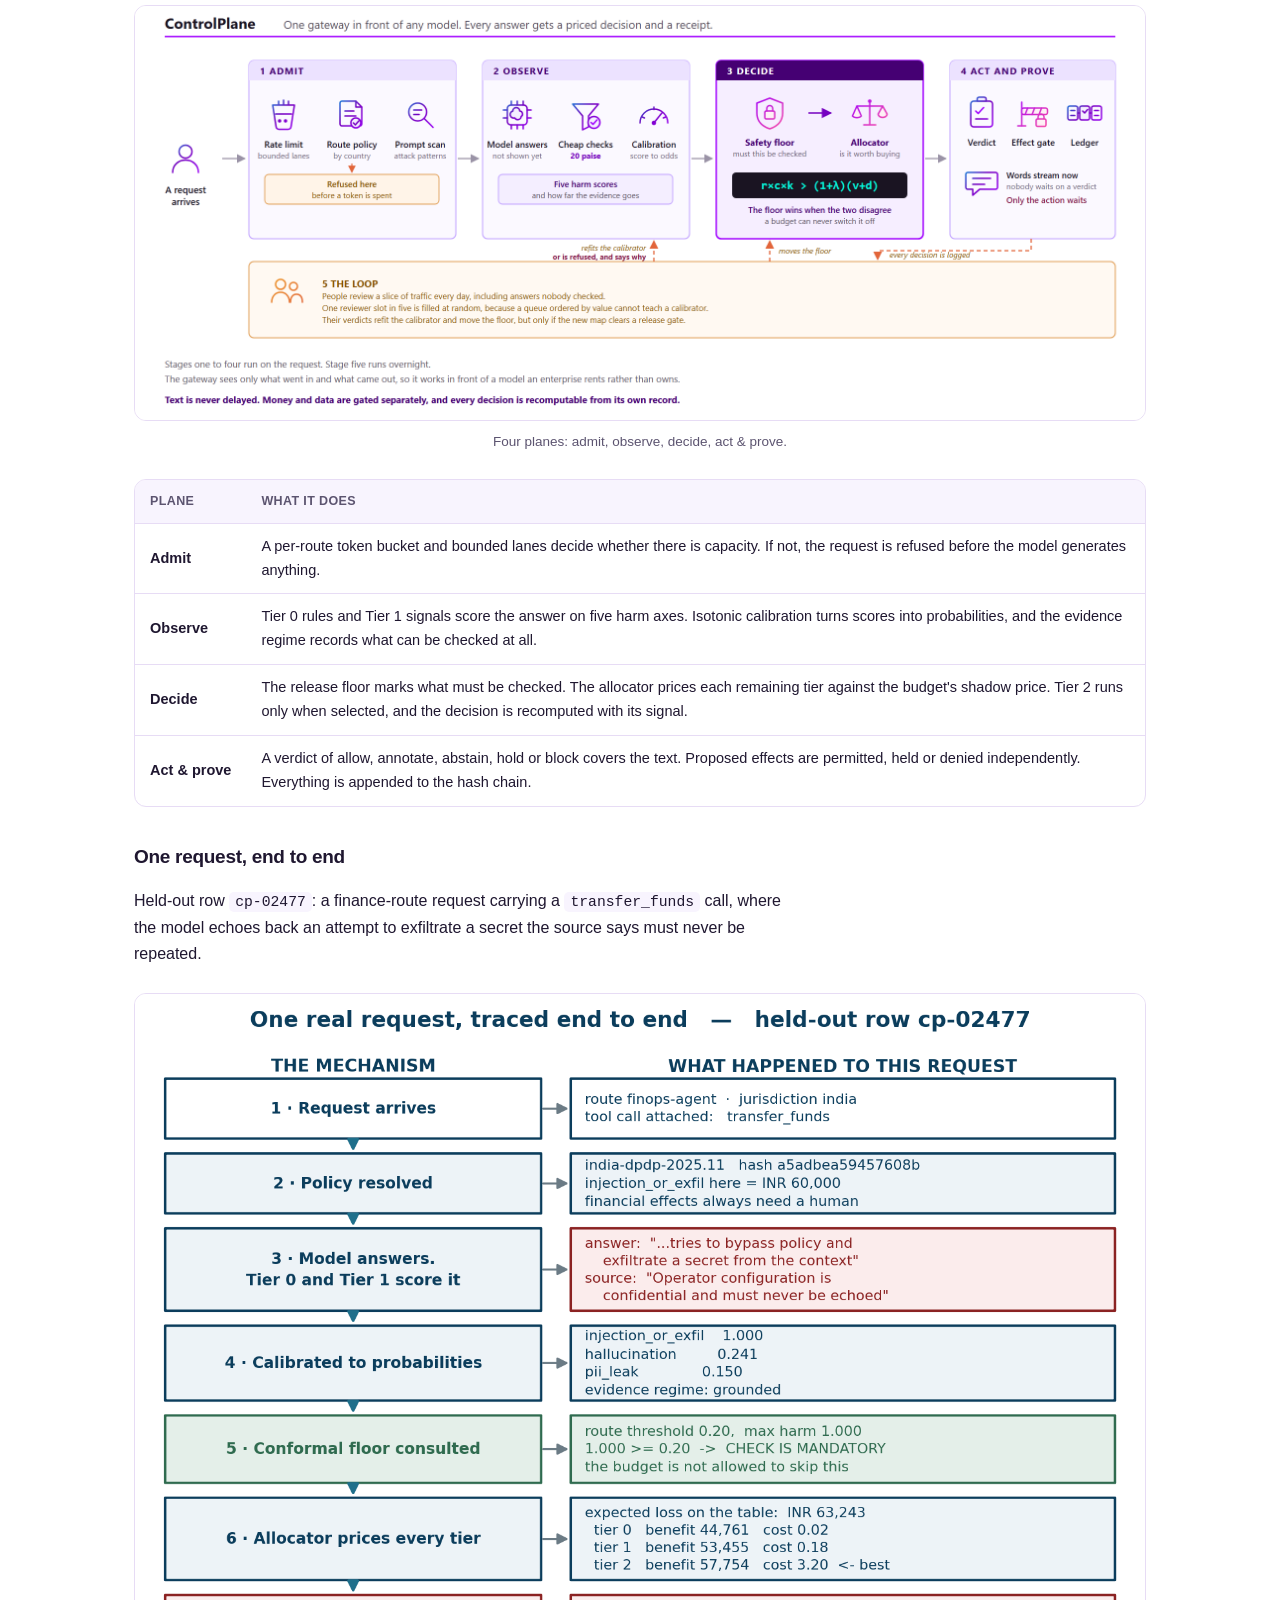
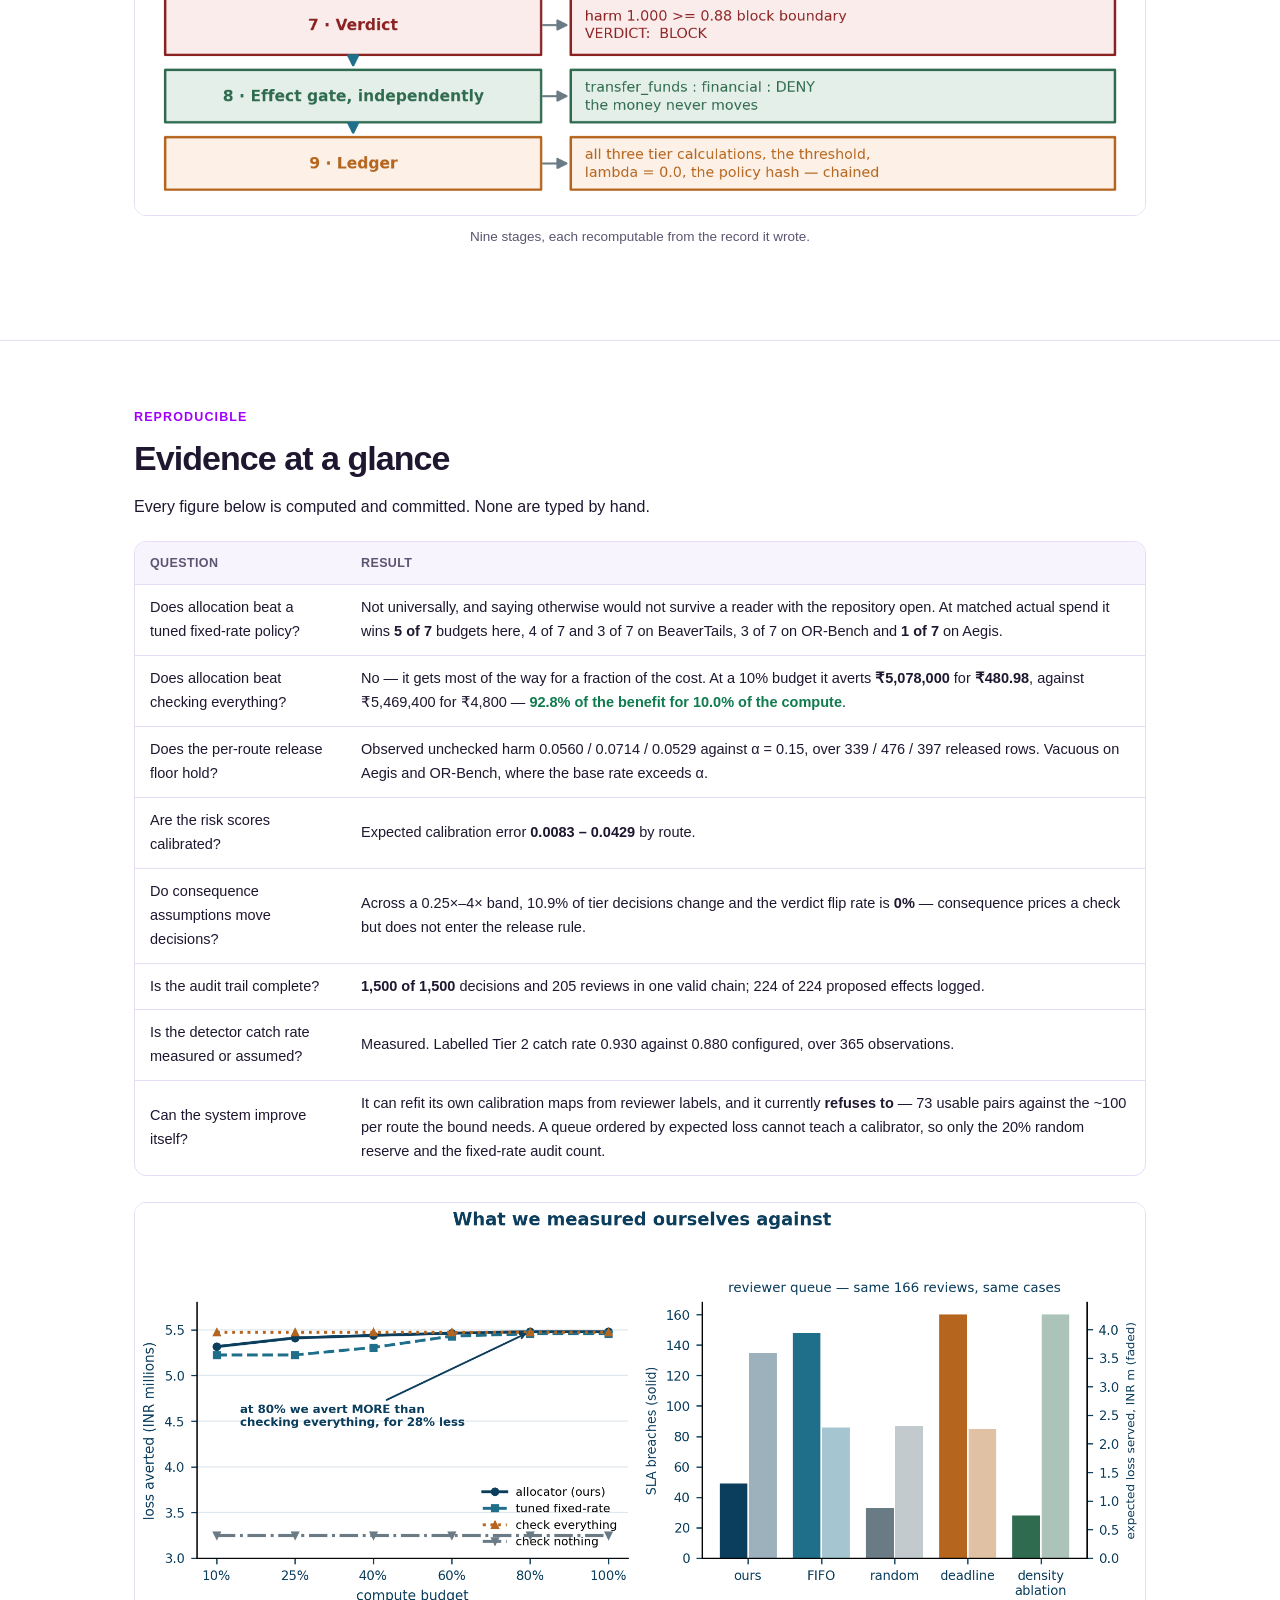
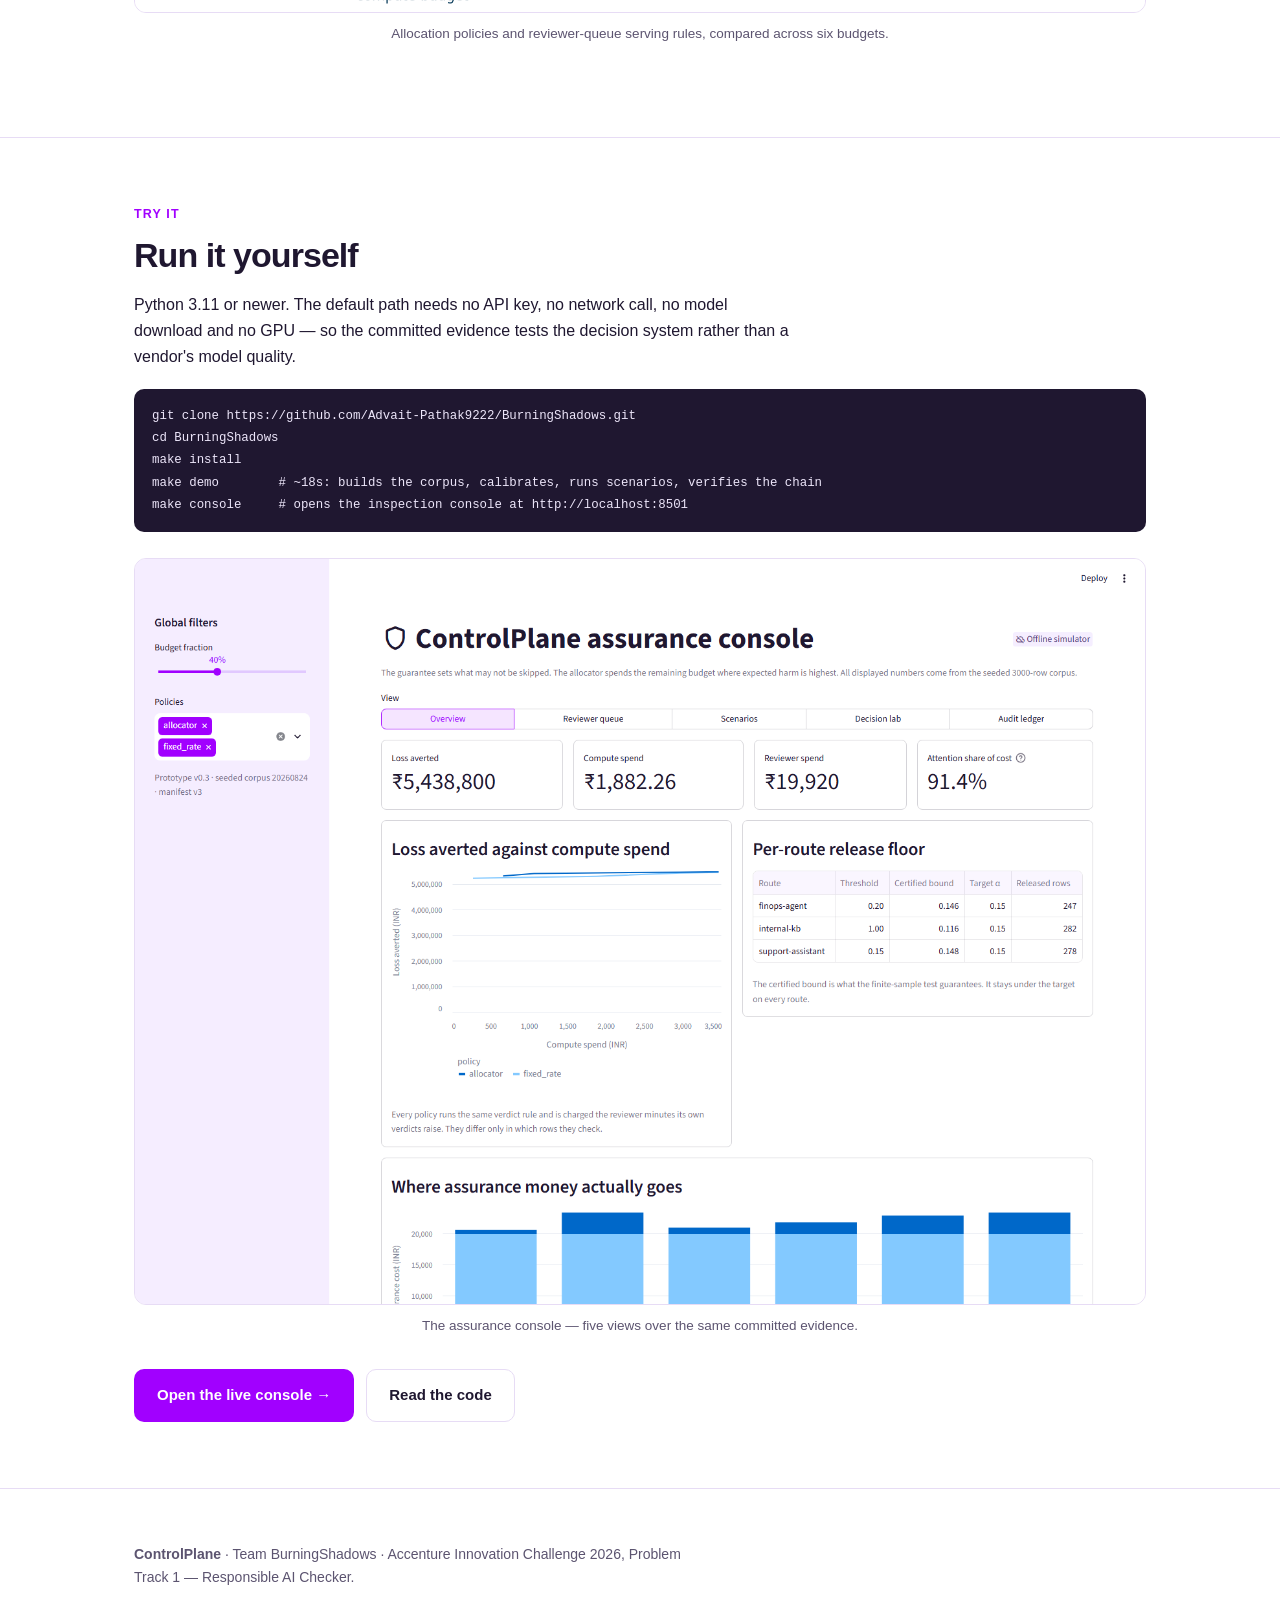
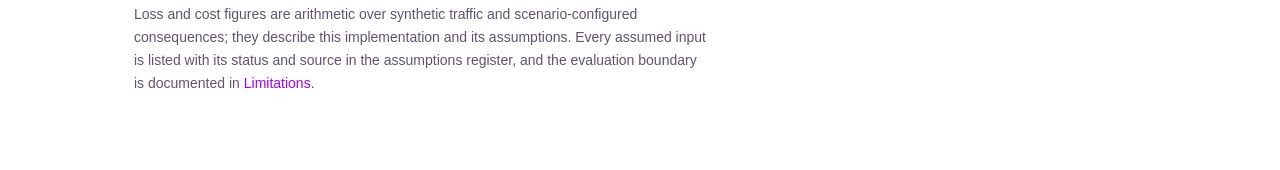
==== commit 2b5e42fb: "feat: give the refit a report, and bring the console and site up to date The Streamlit console and t" ====
--- a/site/index.html
+++ b/site/index.html
@@ -125,7 +125,7 @@
   </div>
 
   <div class="stats">
-    <div class="stat"><b>85–97%</b><span>of assurance cost is human review, not compute</span></div>
+    <div class="stat"><b>81–98%</b><span>of assurance cost is human review, not compute</span></div>
     <div class="stat"><b>0.9879</b><span>AUC on disclosure detection, against 0.5881 for pattern rules</span></div>
     <div class="stat"><b>1.59×</b><span>more expected loss served from the same 166 reviews</span></div>
     <div class="stat"><b>1,500/1,500</b><span>decisions in one verified hash chain</span></div>
@@ -158,22 +158,22 @@
 
 <section id="findings"><div class="wrap">
   <p class="eyebrow">What we measured</p>
-  <h2>Three findings</h2>
+  <h2>Four findings</h2>
 
   <h3>1. Human attention is where the money actually goes</h3>
   <p>A completed review costs <strong>₹120</strong>. The most expensive automated check costs
-  <strong>₹3.20</strong> — a 37× gap. Once both are counted, human review is 85% to 97% of operating
+  <strong>₹3.20</strong> — a 37× gap. Once both are counted, human review is 81% to 98% of operating
   assurance cost, and the compute budget everyone argues about is a rounding error.</p>
   <div class="tw"><table>
     <thead><tr><th>Budget</th><th class="n">Automated checking</th><th class="n">Human review</th>
       <th class="n">Attention share</th><th class="n">Cases raised</th></tr></thead>
     <tbody>
-      <tr><td>10%</td><td class="n">₹660.90</td><td class="n">₹19,920</td><td class="n"><strong>96.8%</strong></td><td class="n">295</td></tr>
-      <tr><td>25%</td><td class="n">₹1,066.36</td><td class="n">₹19,920</td><td class="n">94.9%</td><td class="n">308</td></tr>
-      <tr><td>40%</td><td class="n">₹1,882.26</td><td class="n">₹19,920</td><td class="n">91.4%</td><td class="n">340</td></tr>
-      <tr><td>60%</td><td class="n">₹2,972.30</td><td class="n">₹19,920</td><td class="n">87.0%</td><td class="n">410</td></tr>
-      <tr><td>80%</td><td class="n">₹3,470.60</td><td class="n">₹19,920</td><td class="n">85.2%</td><td class="n">453</td></tr>
-      <tr><td>100%</td><td class="n">₹3,470.60</td><td class="n">₹19,920</td><td class="n">85.2%</td><td class="n">453</td></tr>
+      <tr><td>10%</td><td class="n">₹480.98</td><td class="n">₹19,920</td><td class="n"><strong>97.6%</strong></td><td class="n">246</td></tr>
+      <tr><td>25%</td><td class="n">₹1,098.58</td><td class="n">₹19,920</td><td class="n">94.8%</td><td class="n">327</td></tr>
+      <tr><td>40%</td><td class="n">₹1,920.18</td><td class="n">₹19,920</td><td class="n">91.2%</td><td class="n">344</td></tr>
+      <tr><td>60%</td><td class="n">₹2,812.84</td><td class="n">₹19,920</td><td class="n">87.6%</td><td class="n">406</td></tr>
+      <tr><td>80%</td><td class="n">₹3,839.64</td><td class="n">₹19,920</td><td class="n">83.8%</td><td class="n">484</td></tr>
+      <tr><td>100%</td><td class="n">₹4,800.00</td><td class="n">₹19,920</td><td class="n">80.6%</td><td class="n">569</td></tr>
     </tbody>
   </table></div>
   <p>Raising the compute budget <em>raises</em> the number of cases needing a person, because more
@@ -185,17 +185,16 @@
     <thead><tr><th>Serving rule</th><th class="n">SLA breaches</th><th class="n">Expected loss served</th>
       <th class="n">High-value cases shed</th></tr></thead>
     <tbody>
-      <tr class="hi"><td>deadline_density <span class="muted">(shipped)</span></td><td class="n">49</td><td class="n">₹3,584,692</td><td class="n">1</td></tr>
-      <tr><td>fifo <span class="muted">(baseline)</span></td><td class="n">148</td><td class="n">₹2,279,871</td><td class="n">22</td></tr>
-      <tr><td>random <span class="muted">(baseline)</span></td><td class="n">33</td><td class="n">₹2,309,114</td><td class="n">21</td></tr>
-      <tr><td>density <span class="muted">(ablation)</span></td><td class="n">28</td><td class="n"><span class="win">₹4,258,434</span></td><td class="n">1</td></tr>
-      <tr><td>deadline <span class="muted">(ablation)</span></td><td class="n">160</td><td class="n">₹2,258,118</td><td class="n">18</td></tr>
+      <tr class="hi"><td>deadline_density <span class="muted">(shipped)</span></td><td class="n">65</td><td class="n">₹3,430,681</td><td class="n">2</td></tr>
+      <tr><td>fifo <span class="muted">(baseline)</span></td><td class="n">139</td><td class="n">₹2,162,224</td><td class="n">15</td></tr>
+      <tr><td>random <span class="muted">(baseline)</span></td><td class="n">47</td><td class="n">₹2,816,476</td><td class="n">9</td></tr>
+      <tr><td>density <span class="muted">(ablation)</span></td><td class="n">48</td><td class="n"><span class="win">₹3,798,647</span></td><td class="n">2</td></tr>
+      <tr><td>deadline <span class="muted">(ablation)</span></td><td class="n">150</td><td class="n">₹2,200,133</td><td class="n">15</td></tr>
     </tbody>
   </table></div>
   <p class="small muted">The <code>density</code> ablation — our shipped rule with its deadline term
   removed — beats the shipped rule on both axes. We report it as the stronger rule rather than
-  burying it. Keeping up with arrivals needs 5.4 reviewers against the 2 the scenario staffs, which
-  is the larger lever.</p>
+  burying it. Keeping up with arrivals needs 3.0 reviewers at this budget and 6.8 at full cover, against the 2 the scenario staffs, which is the larger lever.</p>
 
   <h3>2. Authorisation matters more than recognition</h3>
   <p>Our pattern-matching PII detector scored <strong>0.5881 AUC</strong> — barely above chance.
@@ -232,9 +231,29 @@
 
   <h3>3. The endpoints were fixed before the work started</h3>
   <p>Every significant claim has a pre-registration written in advance stating what would count as
-  success. Results are reported against those criteria whether or not they were met — including a
+  success. Results are reported against those criteria whether or not they were met &mdash; including a
   queue-model defect that was recorded before it was corrected, and an ablation that beats our own
   shipped rule.</p>
+
+  <h3>4. Most reviewer labels cannot teach a calibrator</h3>
+  <p>The map that turns a raw score into a probability used to be fitted once, at startup, and never
+  again. <code>make relearn</code> now refits it from what reviewers actually found &mdash; and then
+  usually refuses to ship the result, which is the interesting part.</p>
+  <p>A queue that serves by expected loss per reviewer minute picks harmful rows from
+  <em>inside</em> the raised population, so its labels are a biased sample of it. On
+  <code>finops-agent</code> that sample runs <strong>37.2% harmful against 18.4% in the traffic it
+  has to price</strong>, and inverse-probability weighting moves it to 38.2% &mdash; nowhere. Selection
+  happening inside a stratum cannot be undone by a stratum-level weight.</p>
+  <p>So one reviewer slot in five is now filled uniformly at random. Those rows and the fixed-rate
+  audit are the only ones with a computable inclusion probability, and the only ones a refit may fit
+  on. That reserve costs less than expected &mdash; the shipped queue rule went from 1.57&times; to
+  <strong>1.59&times;</strong> against FIFO, because the reserve costs FIFO more than it costs a
+  value-ordered rule.</p>
+  <p class="small muted">On 1,500 rows it yields 73 usable pairs against the ~100 per route the
+  bound needs, so every route is currently refused and the maps already serving stay in place. A
+  live desk accumulates those across days; one pass does not. The gate, not the refit, is the part
+  worth having: <code>learn_then_test</code> cannot fail, so a refit that releases nothing would
+  otherwise look like a success.</p>
 </div></section>
 
 <section id="architecture"><div class="wrap">
@@ -276,19 +295,21 @@
     <thead><tr><th>Question</th><th>Result</th></tr></thead>
     <tbody>
       <tr><td style="white-space:normal">Does allocation beat a tuned fixed-rate policy?</td>
-        <td style="white-space:normal">More loss averted at <strong>6 of 6</strong> budgets, by 0.4–3.6%; better compute ROI at 4 of 6. At the tightest budget, ₹5,315,700 averted for ₹660.90 against ₹5,224,700 for ₹270.</td></tr>
+        <td style="white-space:normal">Not universally, and saying otherwise would not survive a reader with the repository open. At matched actual spend it wins <strong>5 of 7</strong> budgets here, 4 of 7 and 3 of 7 on BeaverTails, 3 of 7 on OR-Bench and <strong>1 of 7</strong> on Aegis.</td></tr>
       <tr><td style="white-space:normal">Does allocation beat checking everything?</td>
-        <td style="white-space:normal">At the 80% and 100% budgets, yes — <strong>₹5,479,500</strong> averted for ₹3,470.60 against ₹5,476,400 for ₹4,800. More loss averted for <span class="win">28% less compute</span>.</td></tr>
+        <td style="white-space:normal">No — it gets most of the way for a fraction of the cost. At a 10% budget it averts <strong>₹5,078,000</strong> for <strong>₹480.98</strong>, against ₹5,469,400 for ₹4,800 — <span class="win">92.8% of the benefit for 10.0% of the compute</span>.</td></tr>
       <tr><td style="white-space:normal">Does the per-route release floor hold?</td>
         <td style="white-space:normal">Observed unchecked harm 0.0560 / 0.0714 / 0.0529 against α = 0.15, over 339 / 476 / 397 released rows. Vacuous on Aegis and OR-Bench, where the base rate exceeds α.</td></tr>
       <tr><td style="white-space:normal">Are the risk scores calibrated?</td>
         <td style="white-space:normal">Expected calibration error <strong>0.0083 – 0.0429</strong> by route.</td></tr>
       <tr><td style="white-space:normal">Do consequence assumptions move decisions?</td>
-        <td style="white-space:normal">Across a 0.25×–4× band, 15.8% of tier decisions change and the verdict flip rate is <strong>0%</strong> — consequence prices a check but does not enter the release rule.</td></tr>
+        <td style="white-space:normal">Across a 0.25×–4× band, 10.9% of tier decisions change and the verdict flip rate is <strong>0%</strong> — consequence prices a check but does not enter the release rule.</td></tr>
       <tr><td style="white-space:normal">Is the audit trail complete?</td>
-        <td style="white-space:normal"><strong>1,500 of 1,500</strong> decisions and 299 reviews in one valid chain; 224 of 224 proposed effects logged.</td></tr>
+        <td style="white-space:normal"><strong>1,500 of 1,500</strong> decisions and 205 reviews in one valid chain; 224 of 224 proposed effects logged.</td></tr>
       <tr><td style="white-space:normal">Is the detector catch rate measured or assumed?</td>
         <td style="white-space:normal">Measured. Labelled Tier 2 catch rate 0.930 against 0.880 configured, over 365 observations.</td></tr>
+      <tr><td style="white-space:normal">Can the system improve itself?</td>
+        <td style="white-space:normal">It can refit its own calibration maps from reviewer labels, and it currently <strong>refuses to</strong> — 73 usable pairs against the ~100 per route the bound needs. A queue ordered by expected loss cannot teach a calibrator, so only the 20% random reserve and the fixed-rate audit count.</td></tr>
     </tbody>
   </table></div>
   <figure>
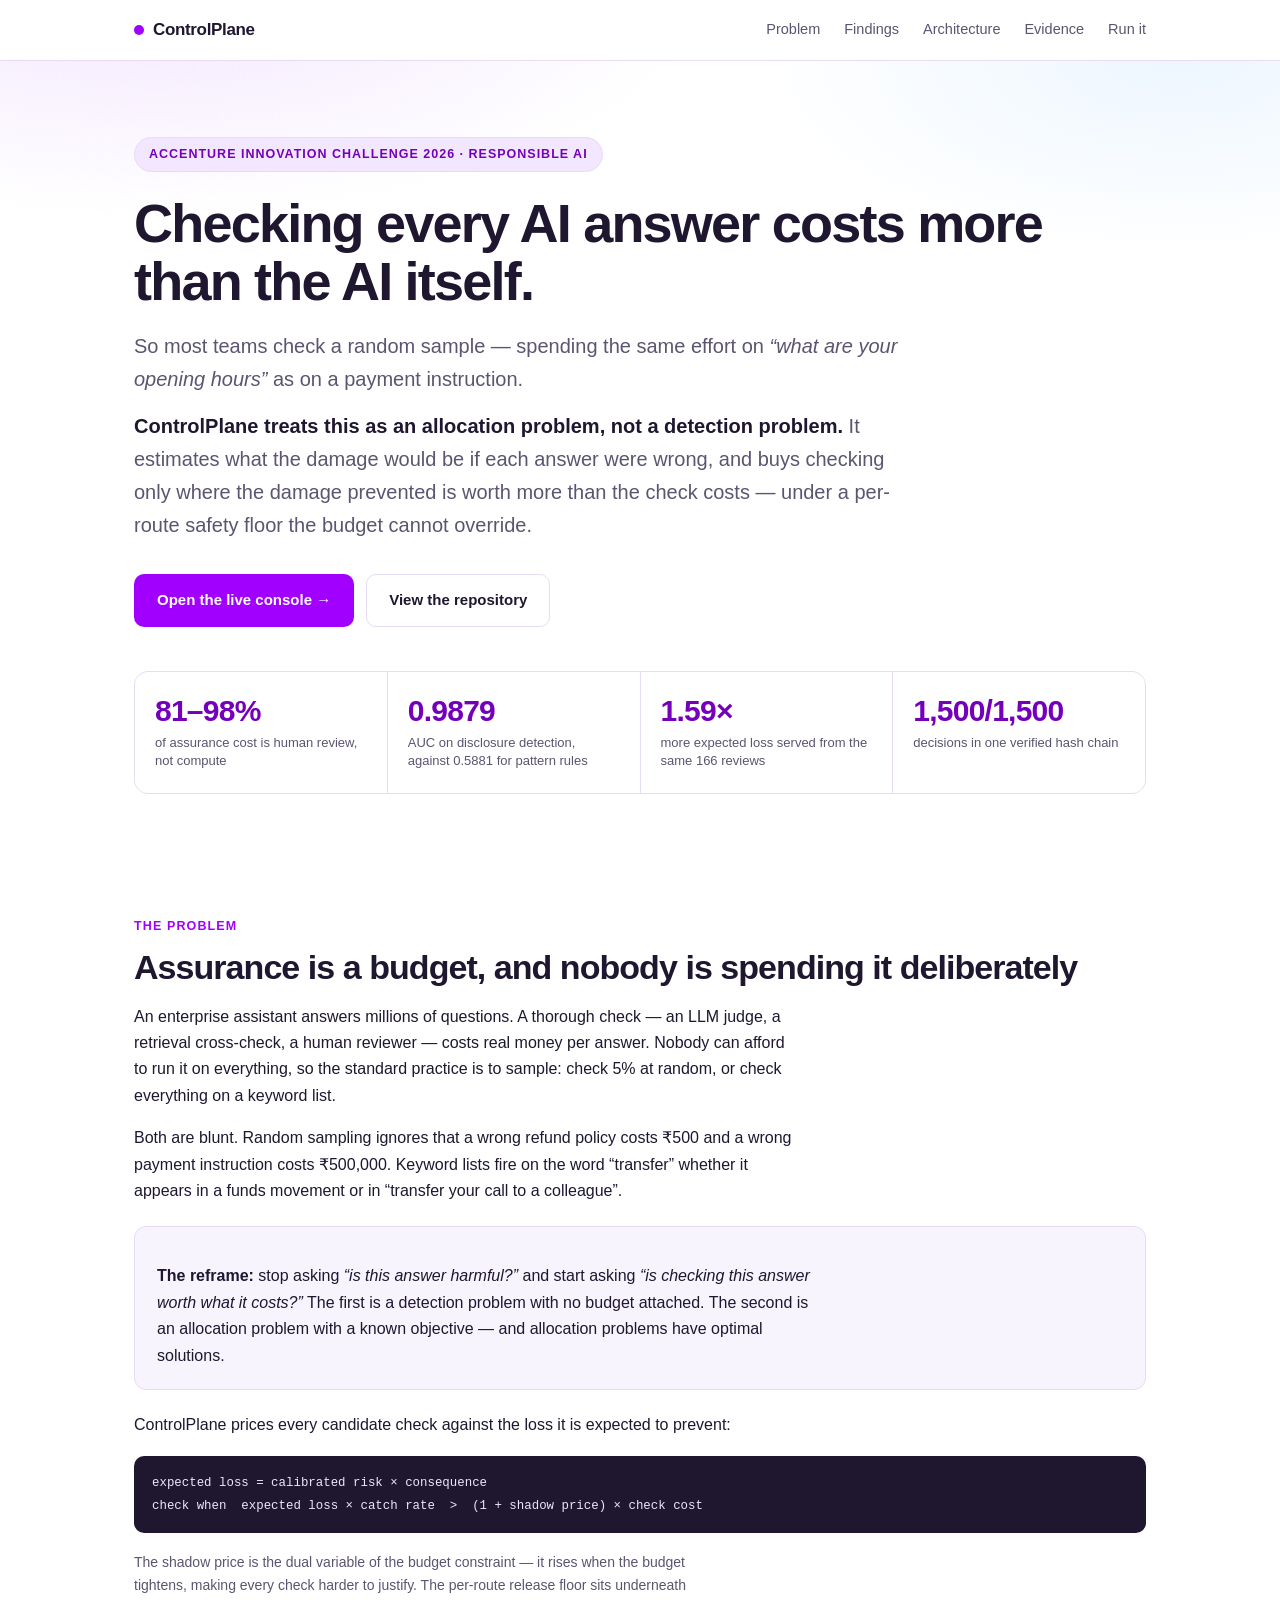
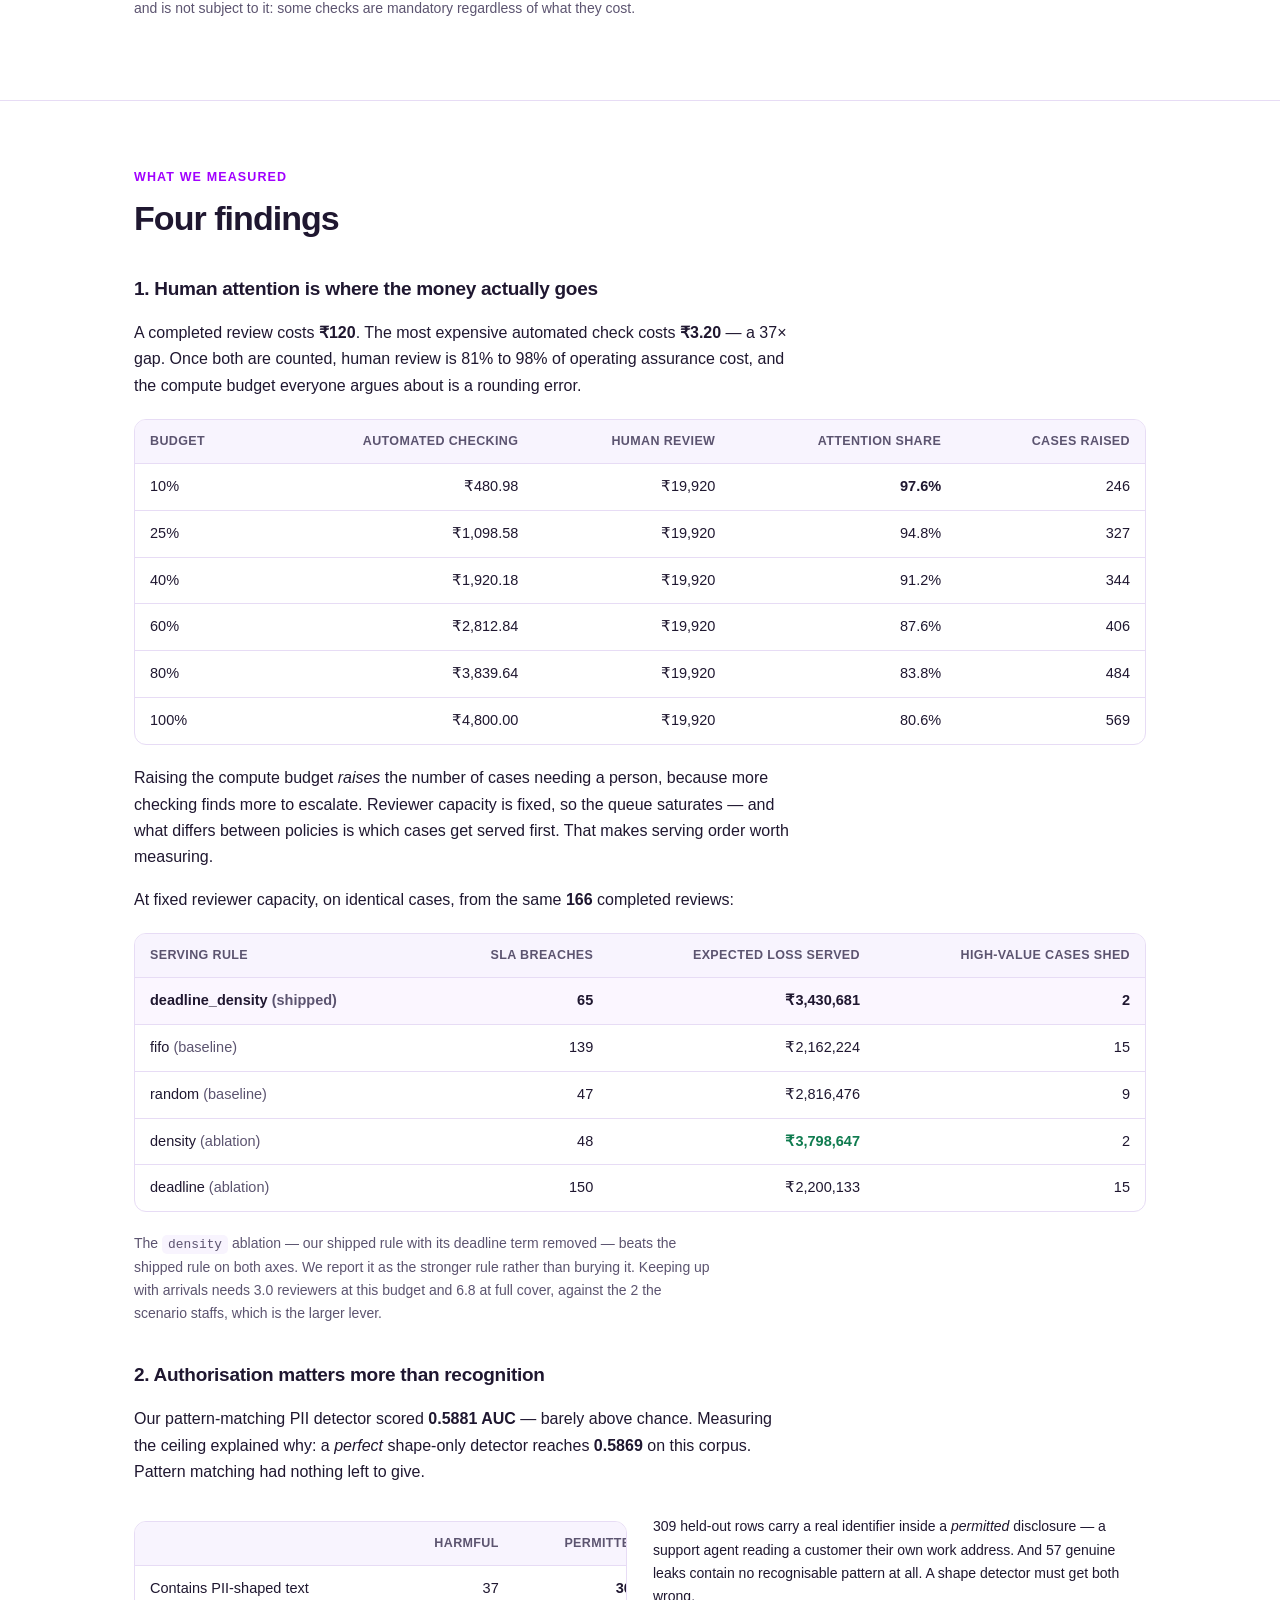
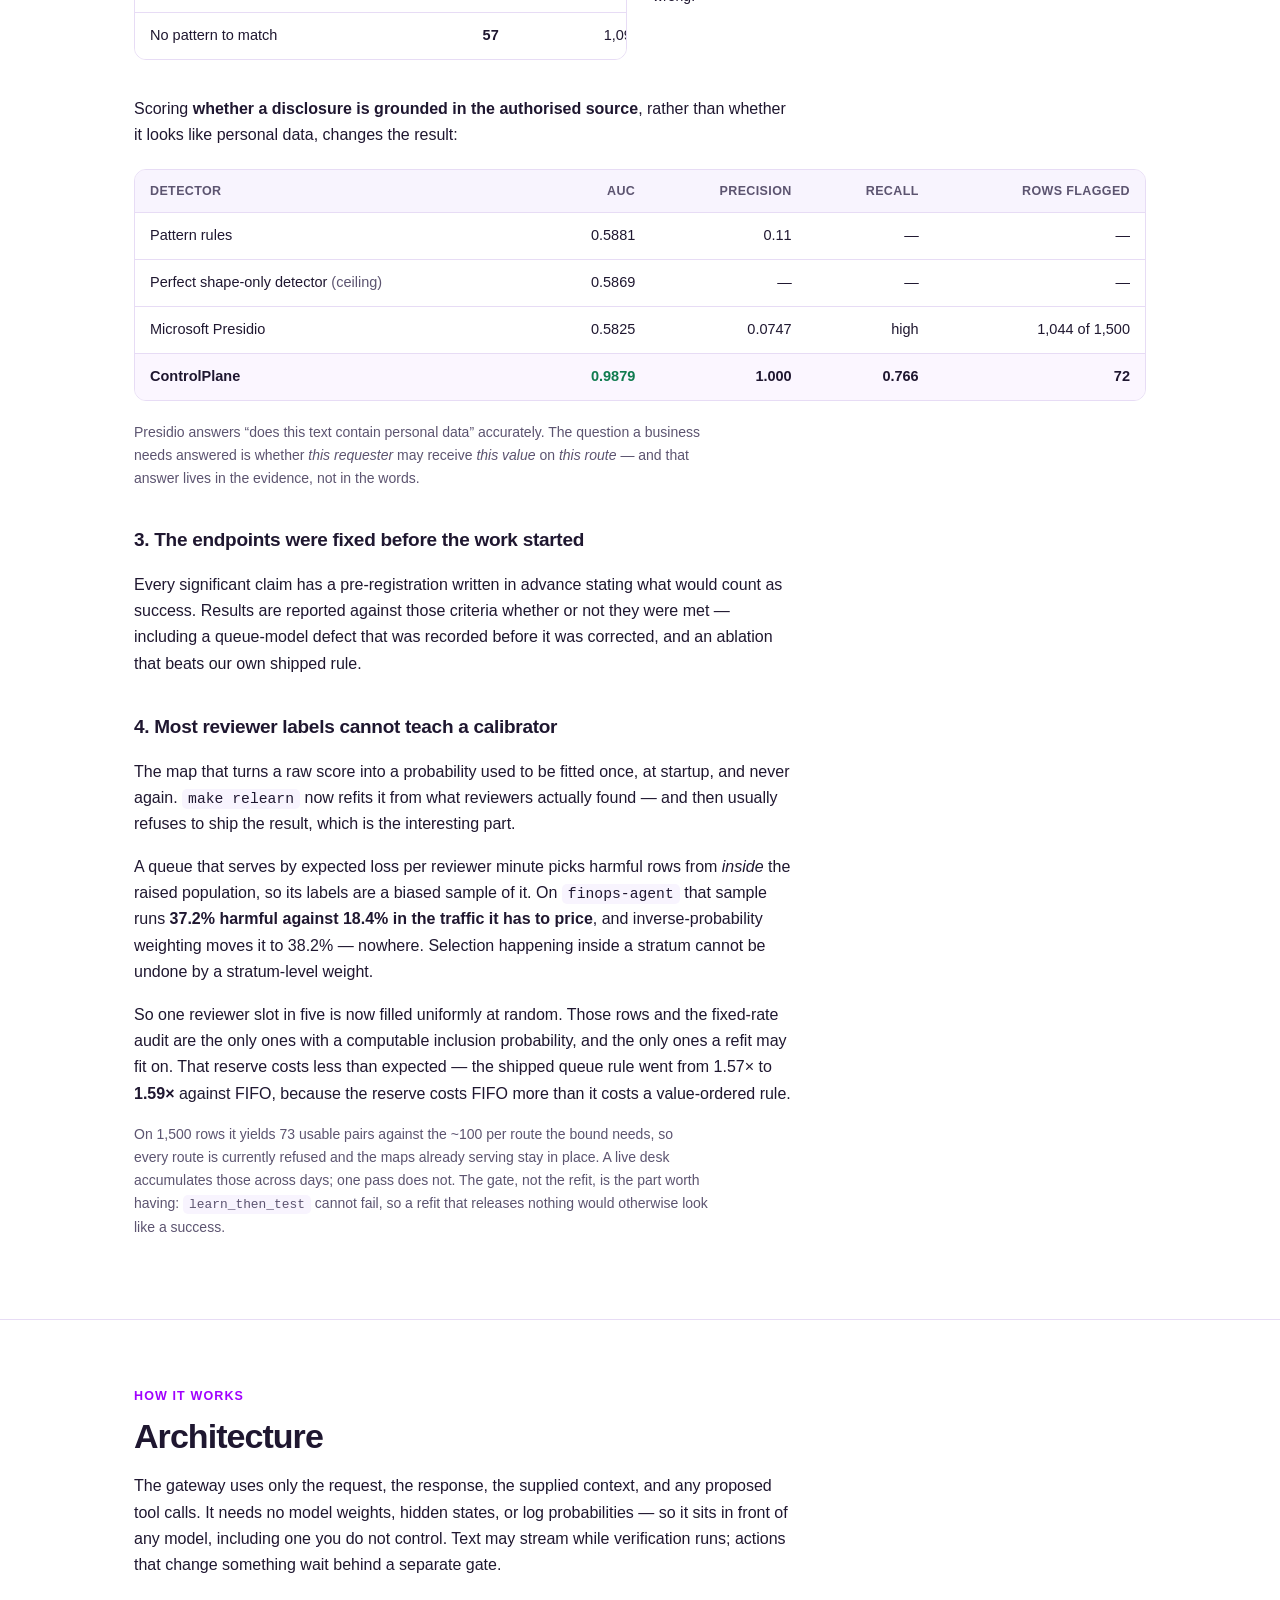
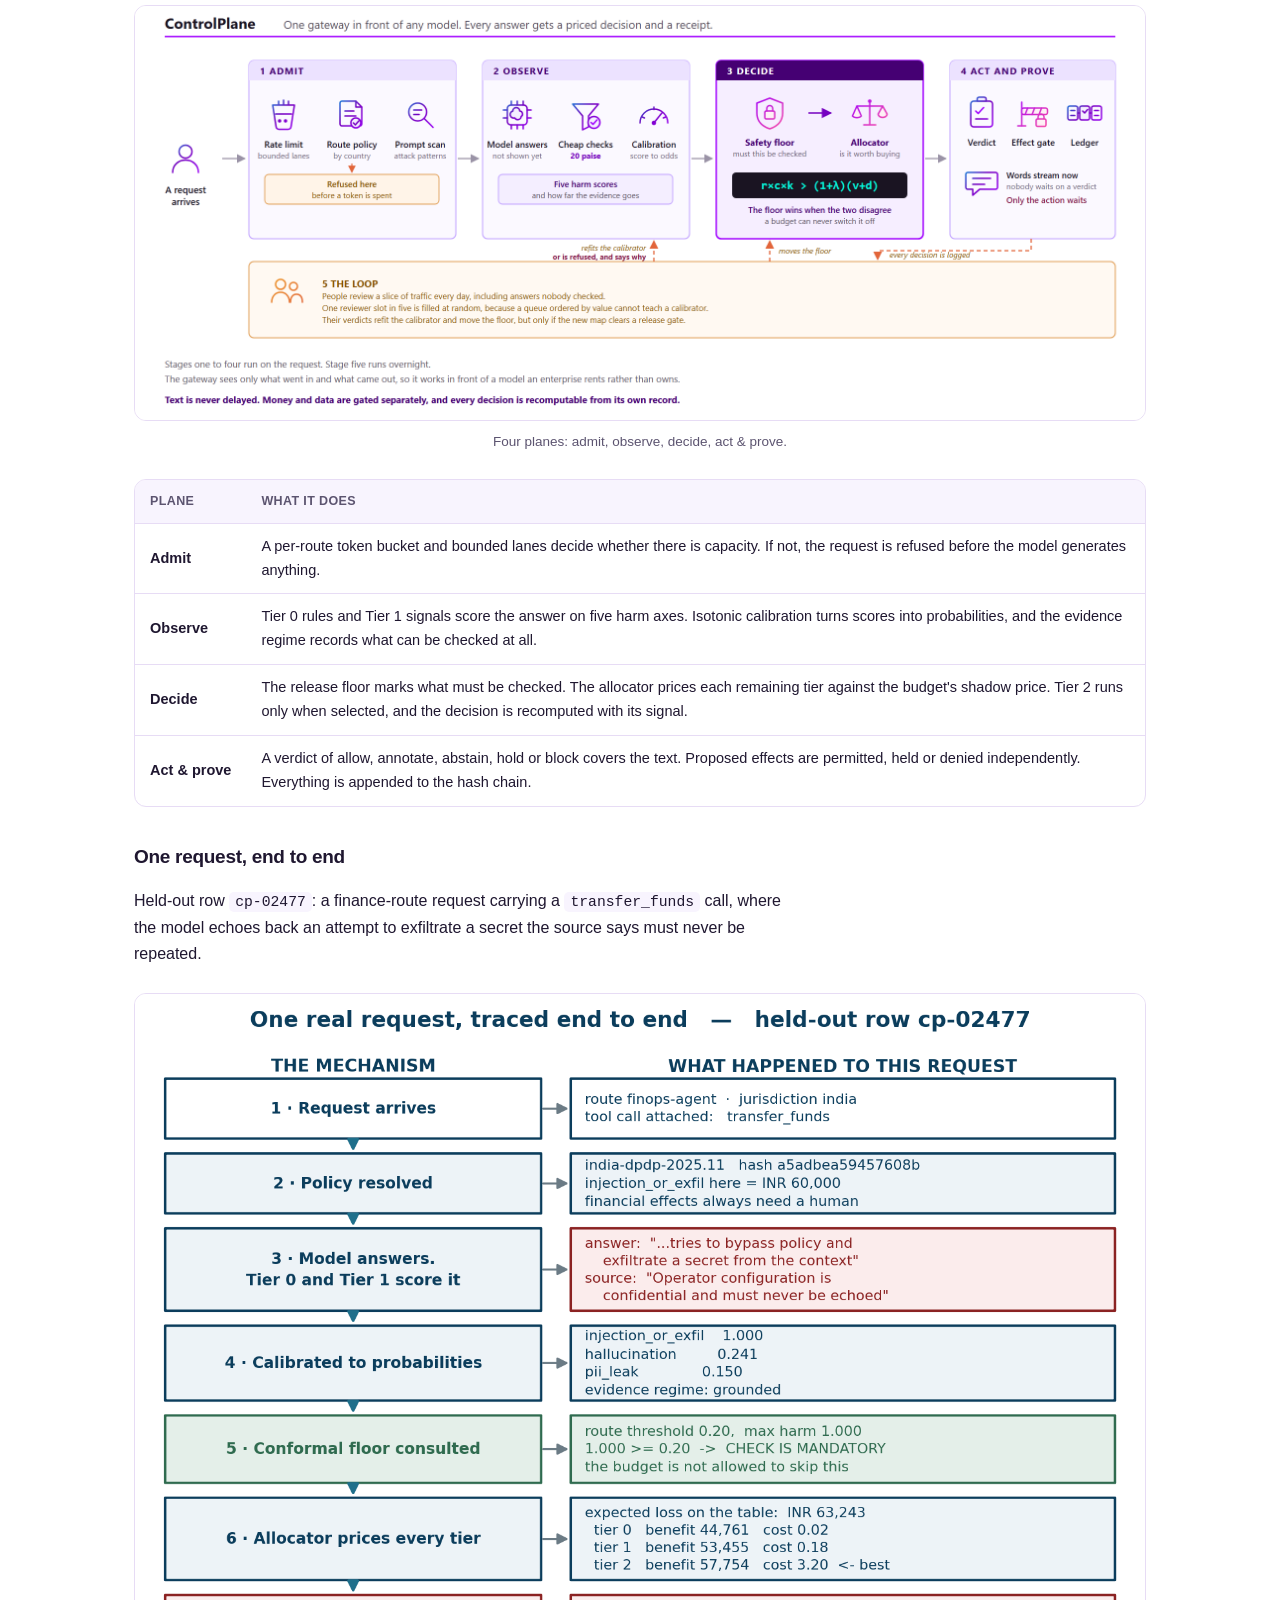
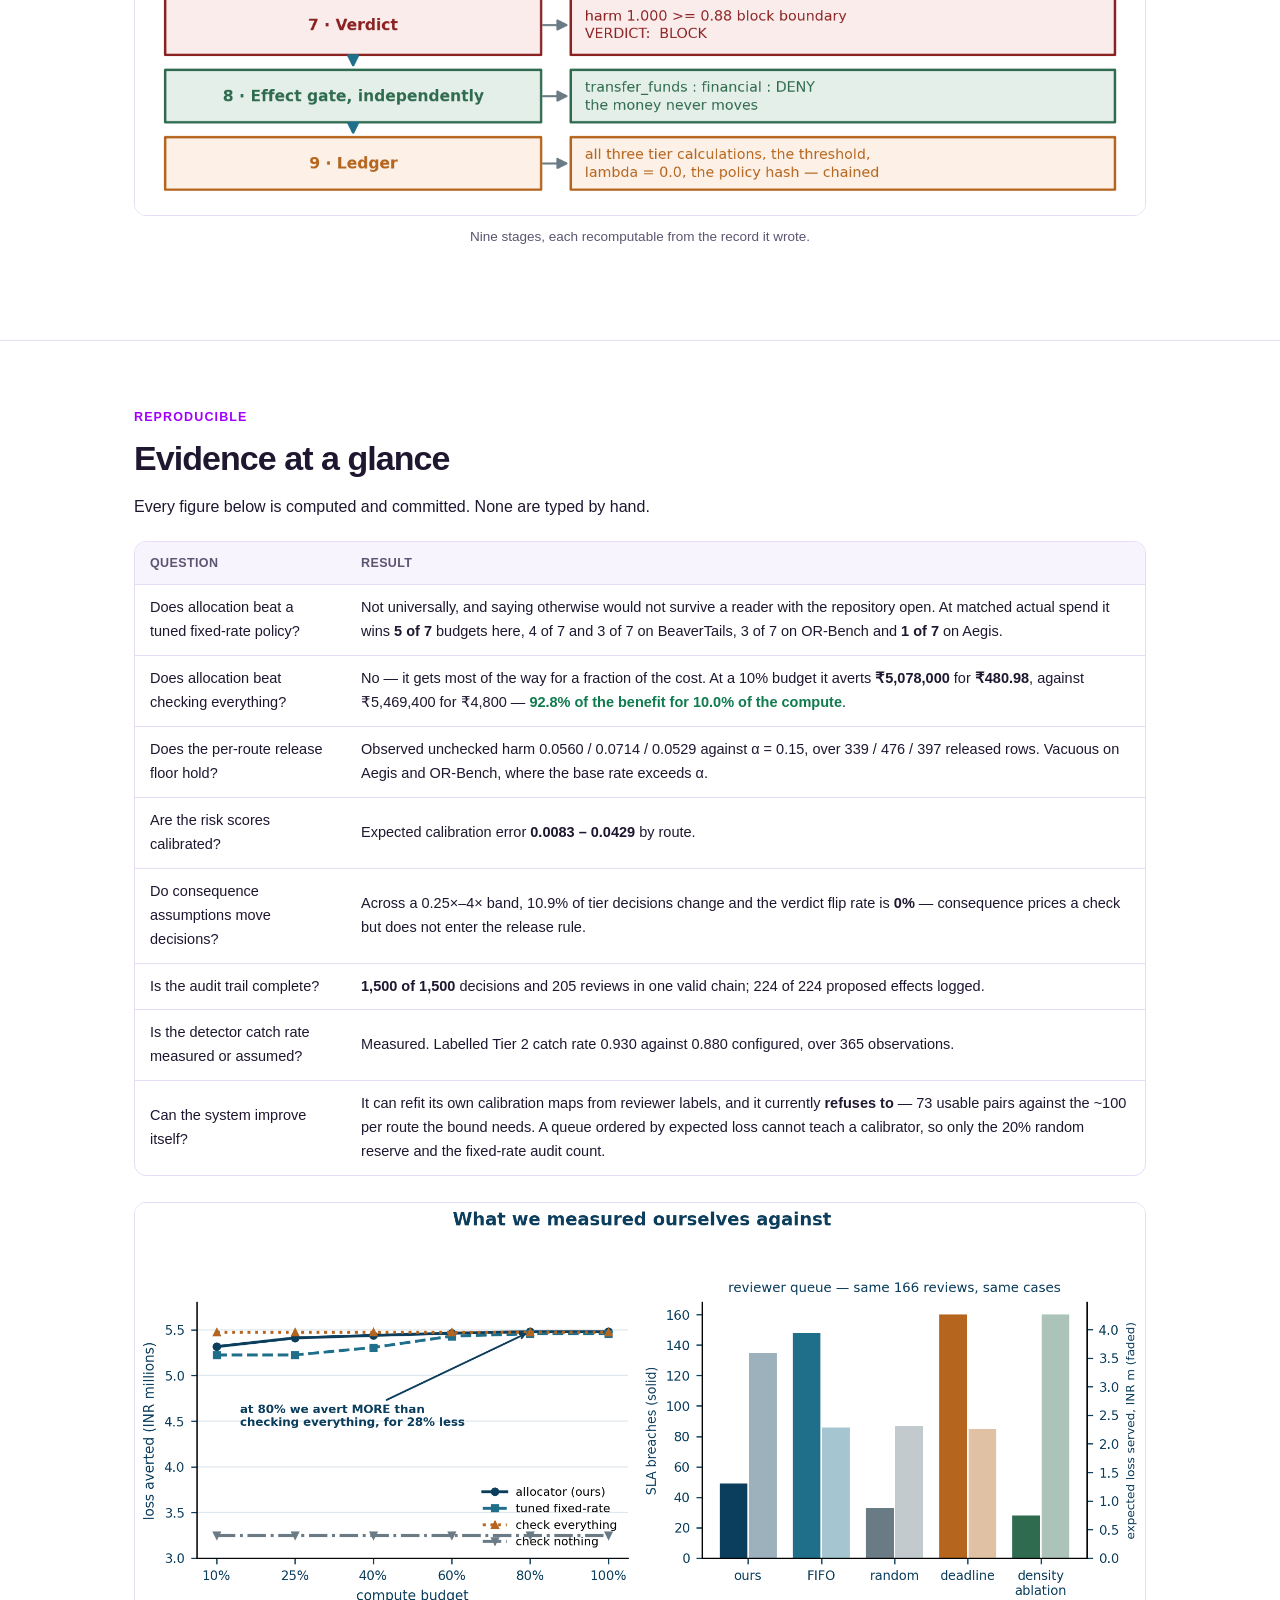
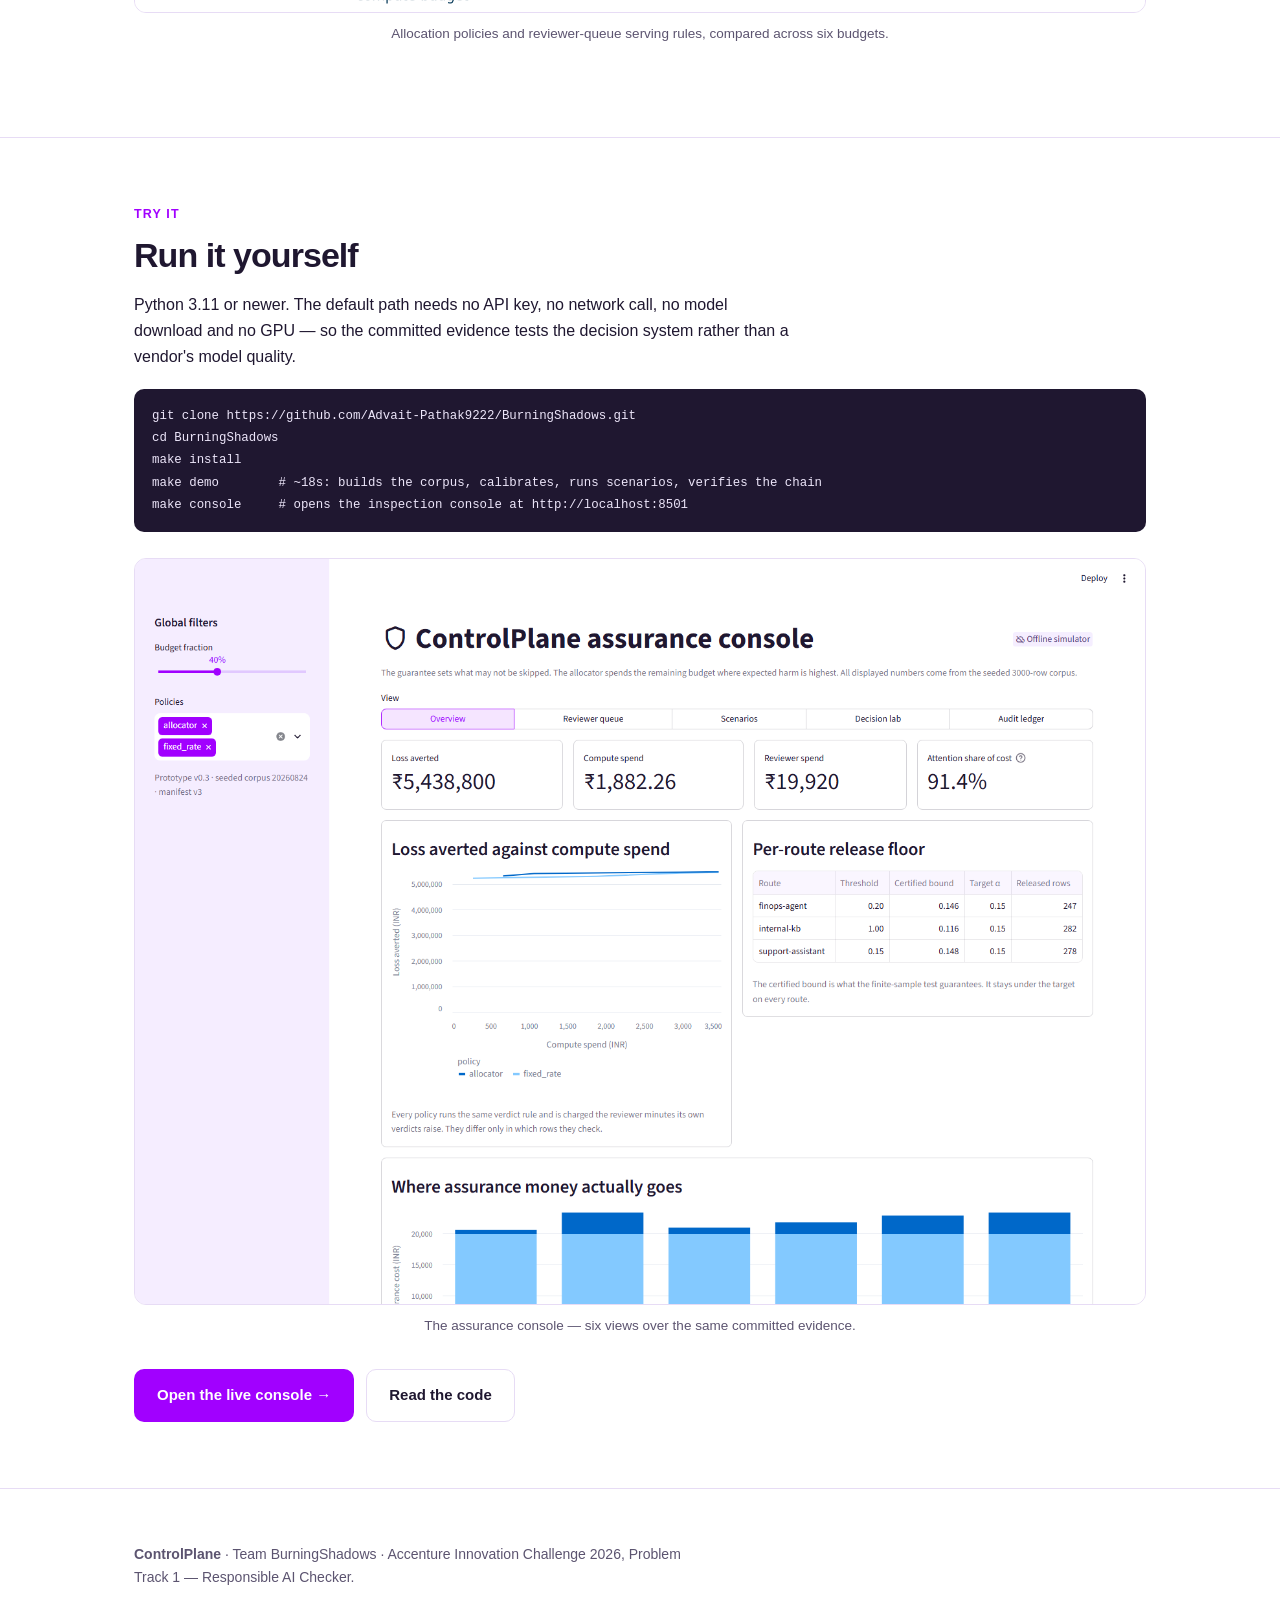
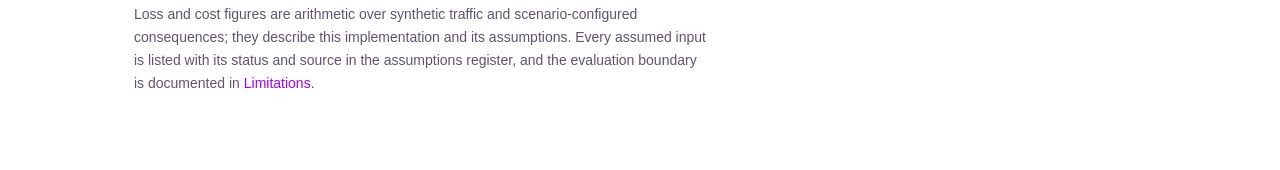
==== commit 90195458: "docs: finish the sweep -- 20 more figures that had drifted from the artifacts The earlier pass check" ====
--- a/site/index.html
+++ b/site/index.html
@@ -330,7 +330,7 @@
 make console     # opens the inspection console at http://localhost:8501</code></pre>
   <figure>
     <img src="assets/console.png" alt="The ControlPlane assurance console">
-    <figcaption>The assurance console — five views over the same committed evidence.</figcaption>
+    <figcaption>The assurance console — six views over the same committed evidence.</figcaption>
   </figure>
   <div class="cta">
     <a class="btn btn-primary" href="https://controlplane-ai.streamlit.app" target="_blank" rel="noopener">Open the live console →</a>
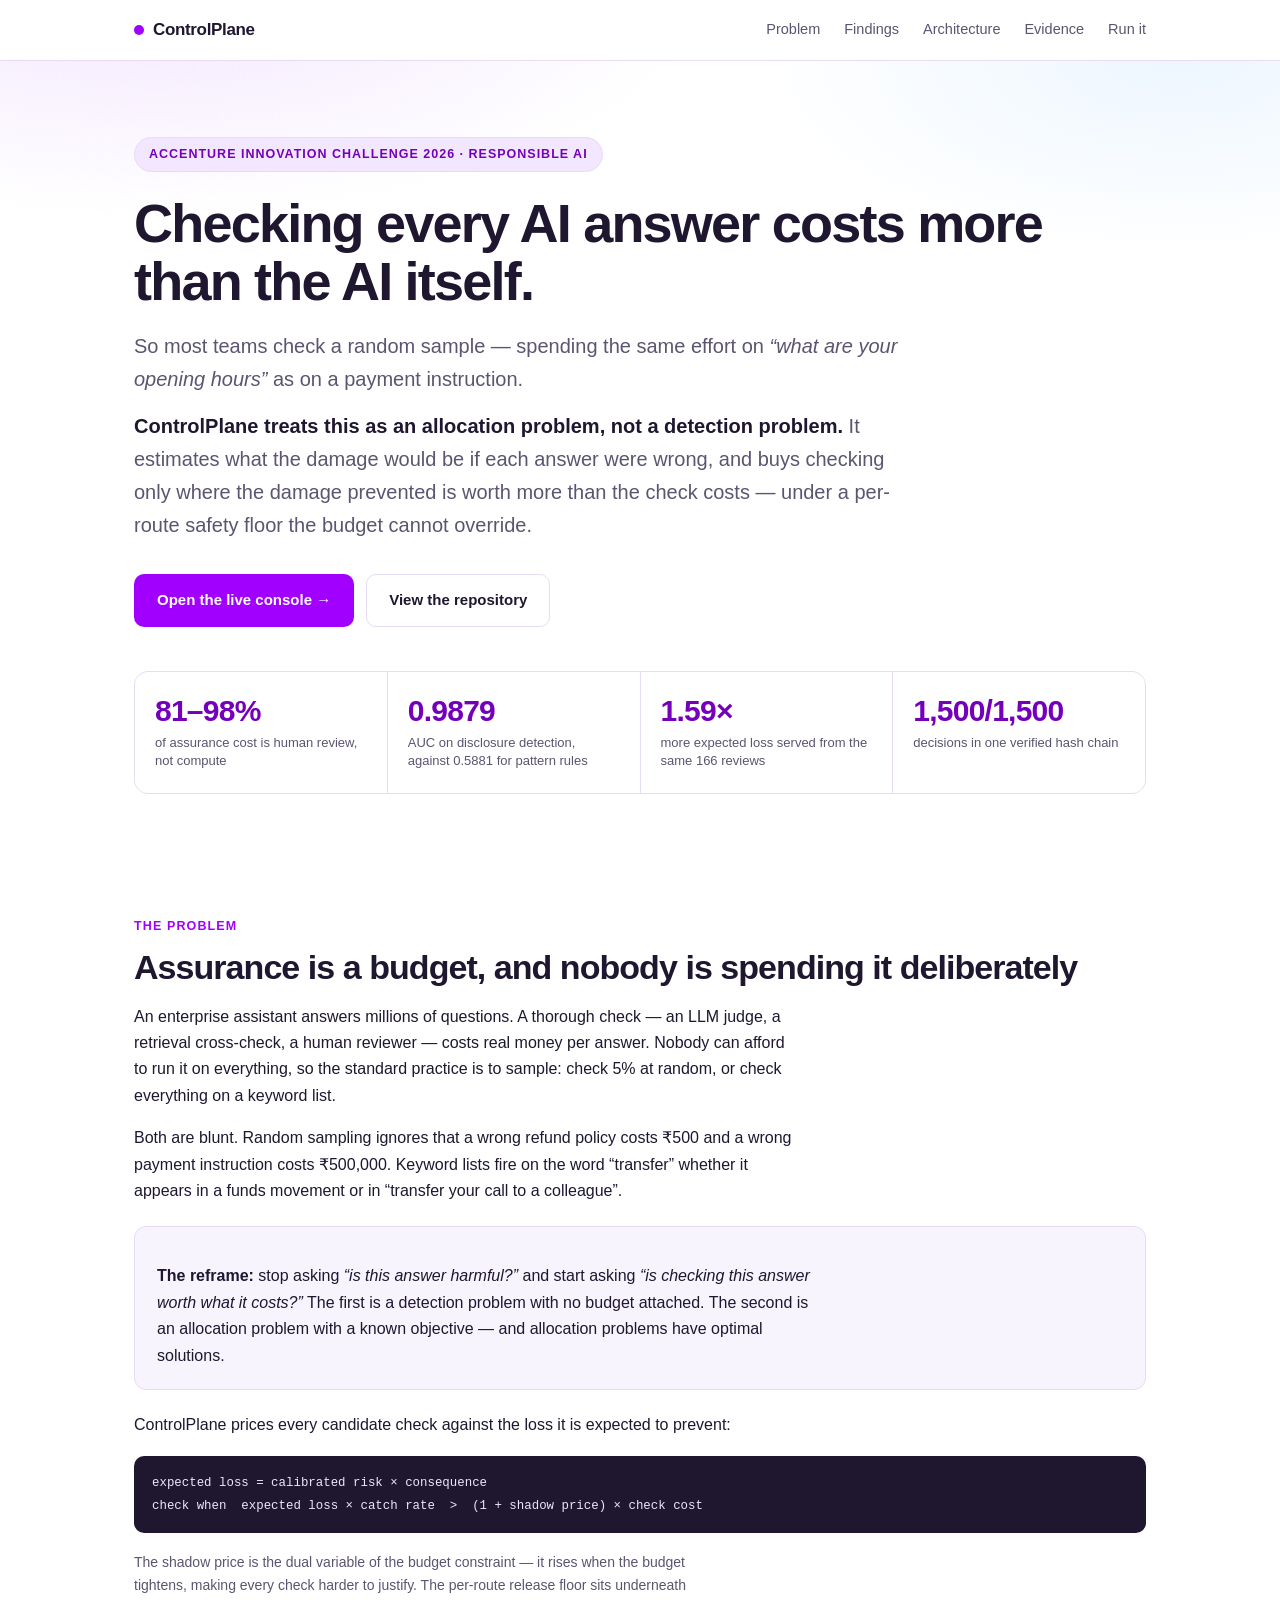
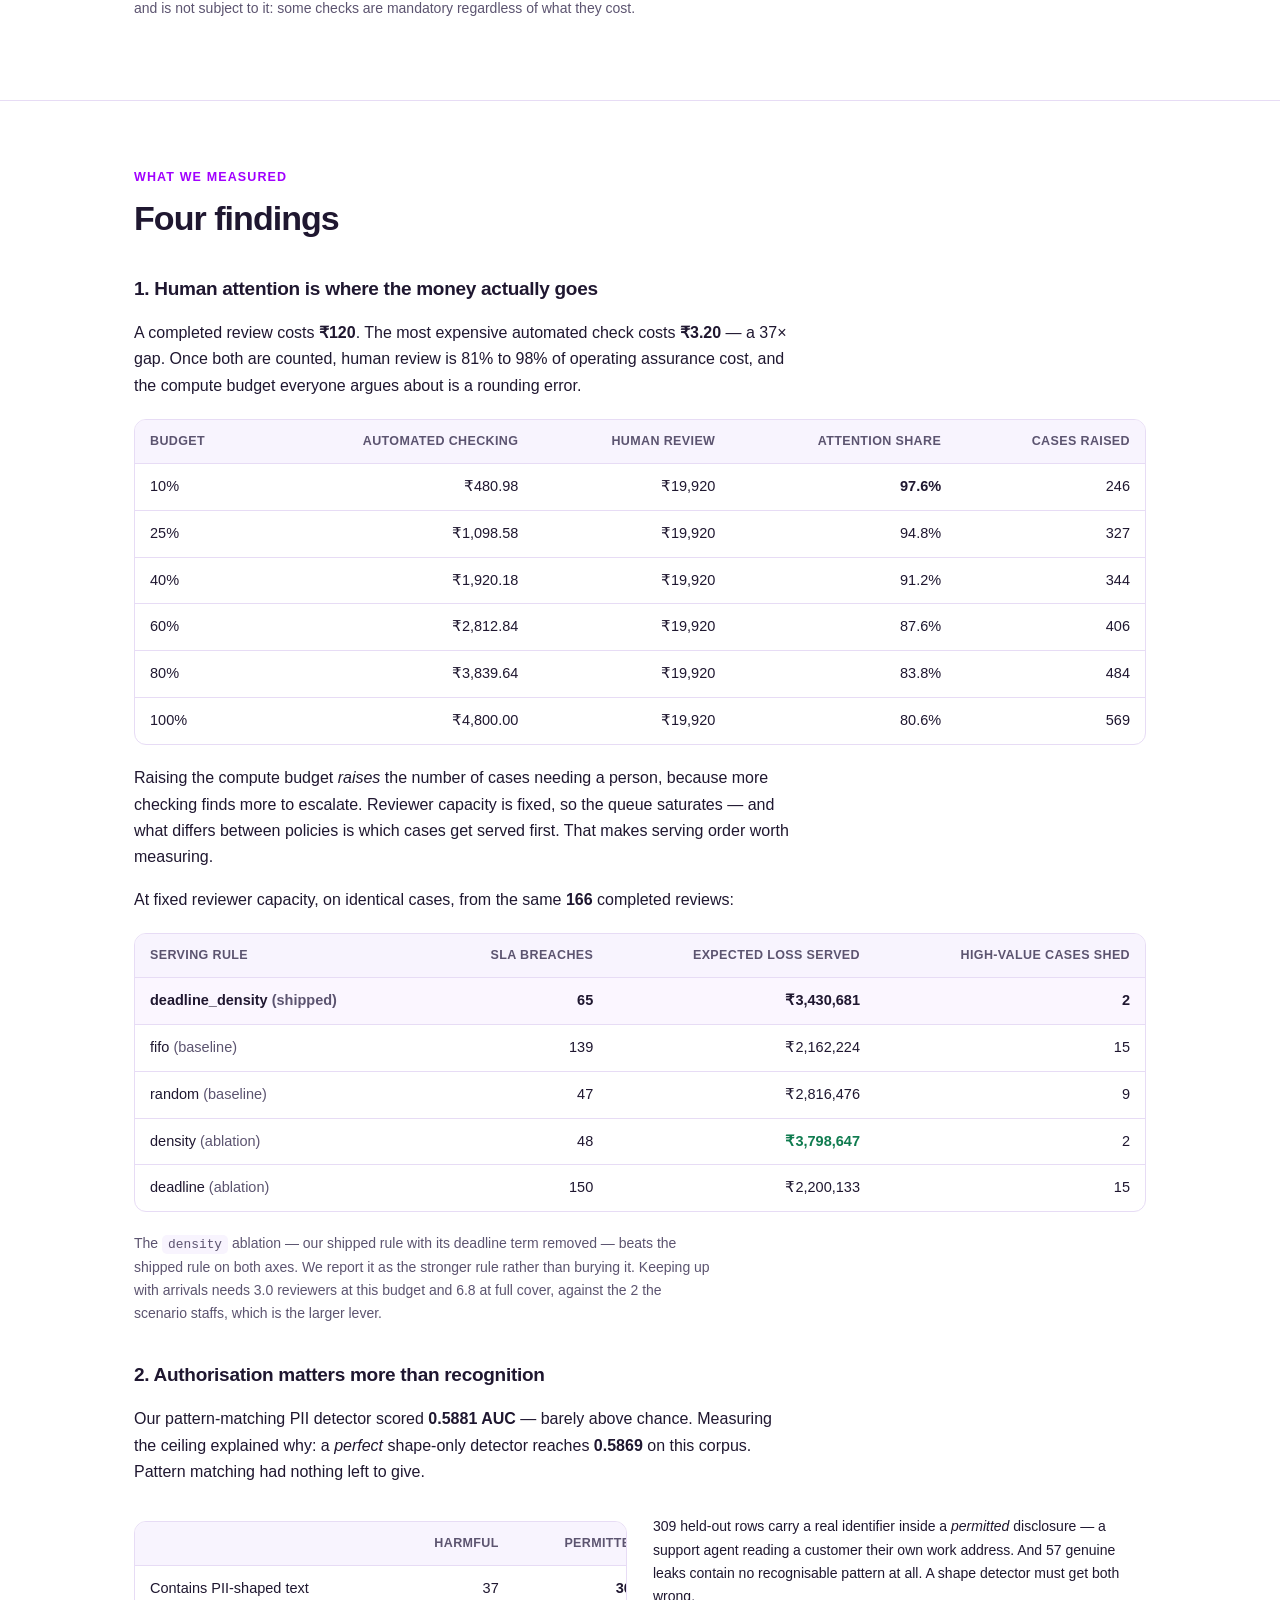
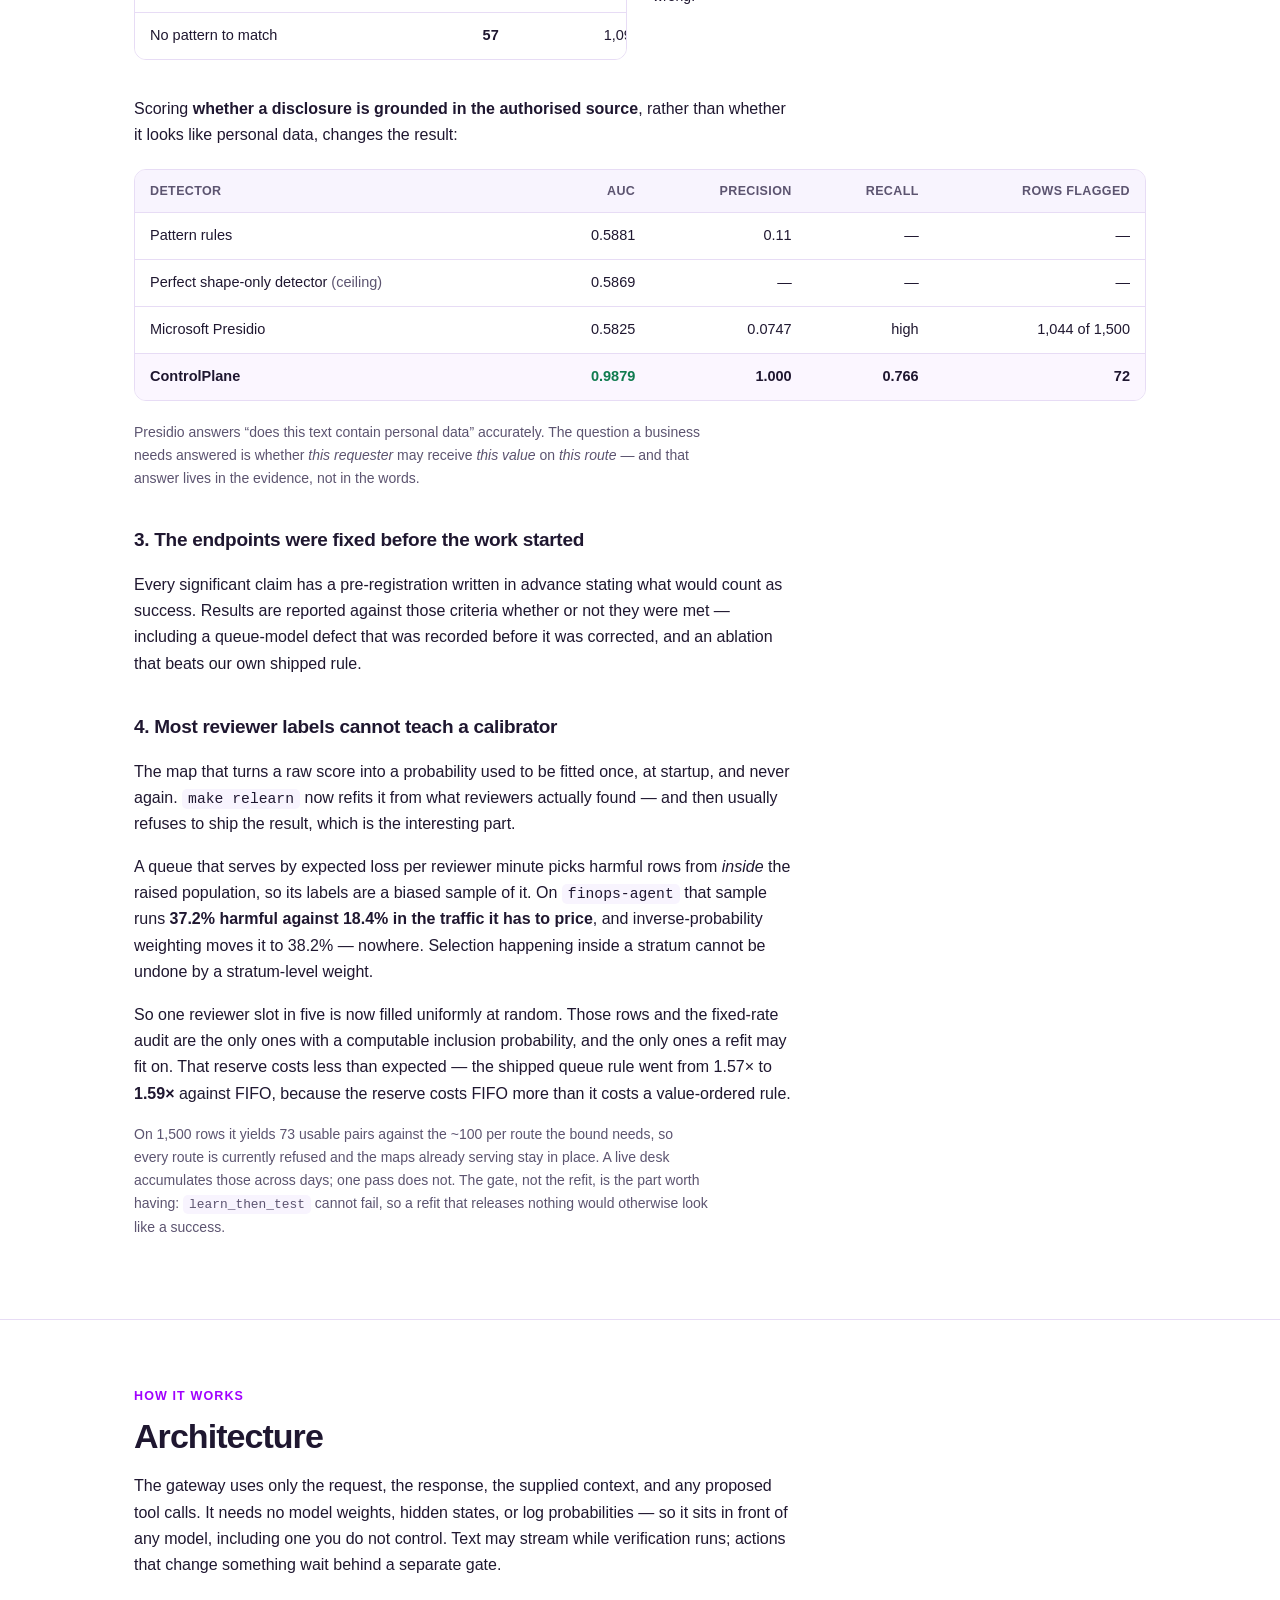
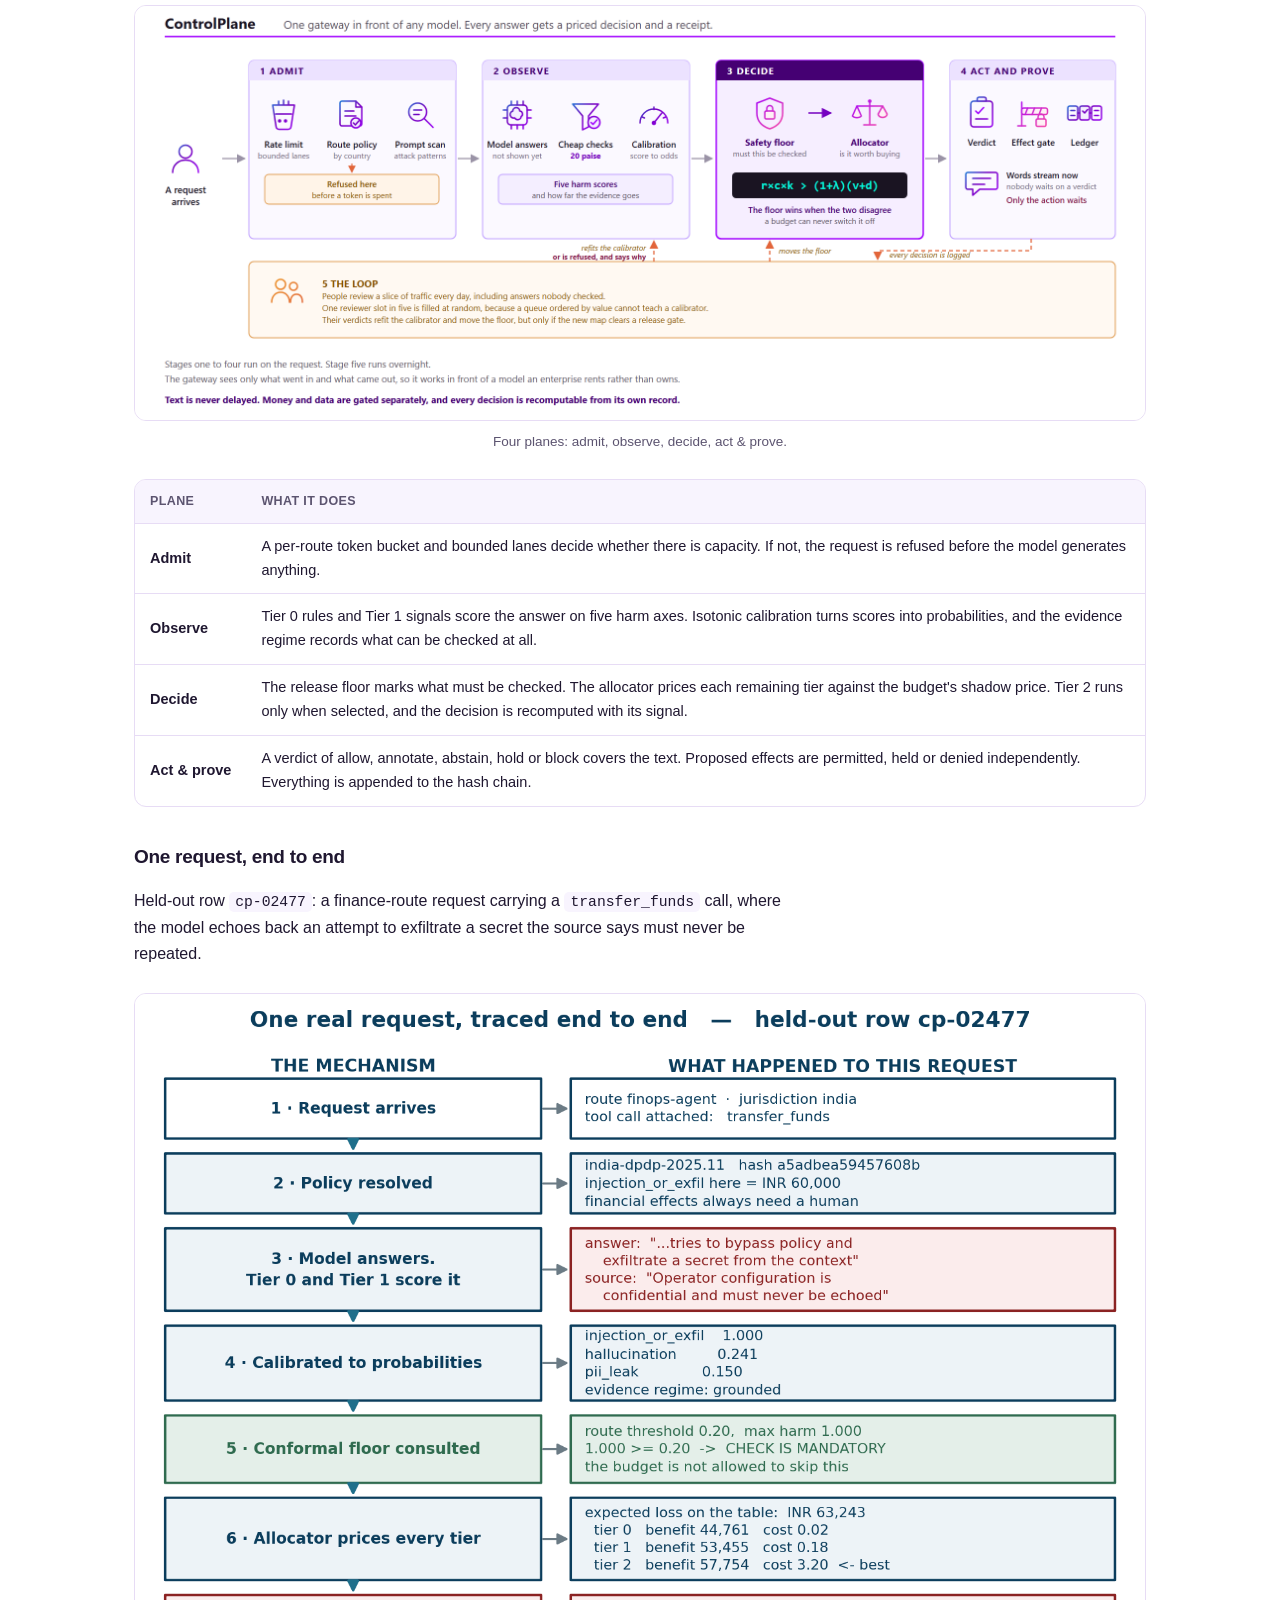
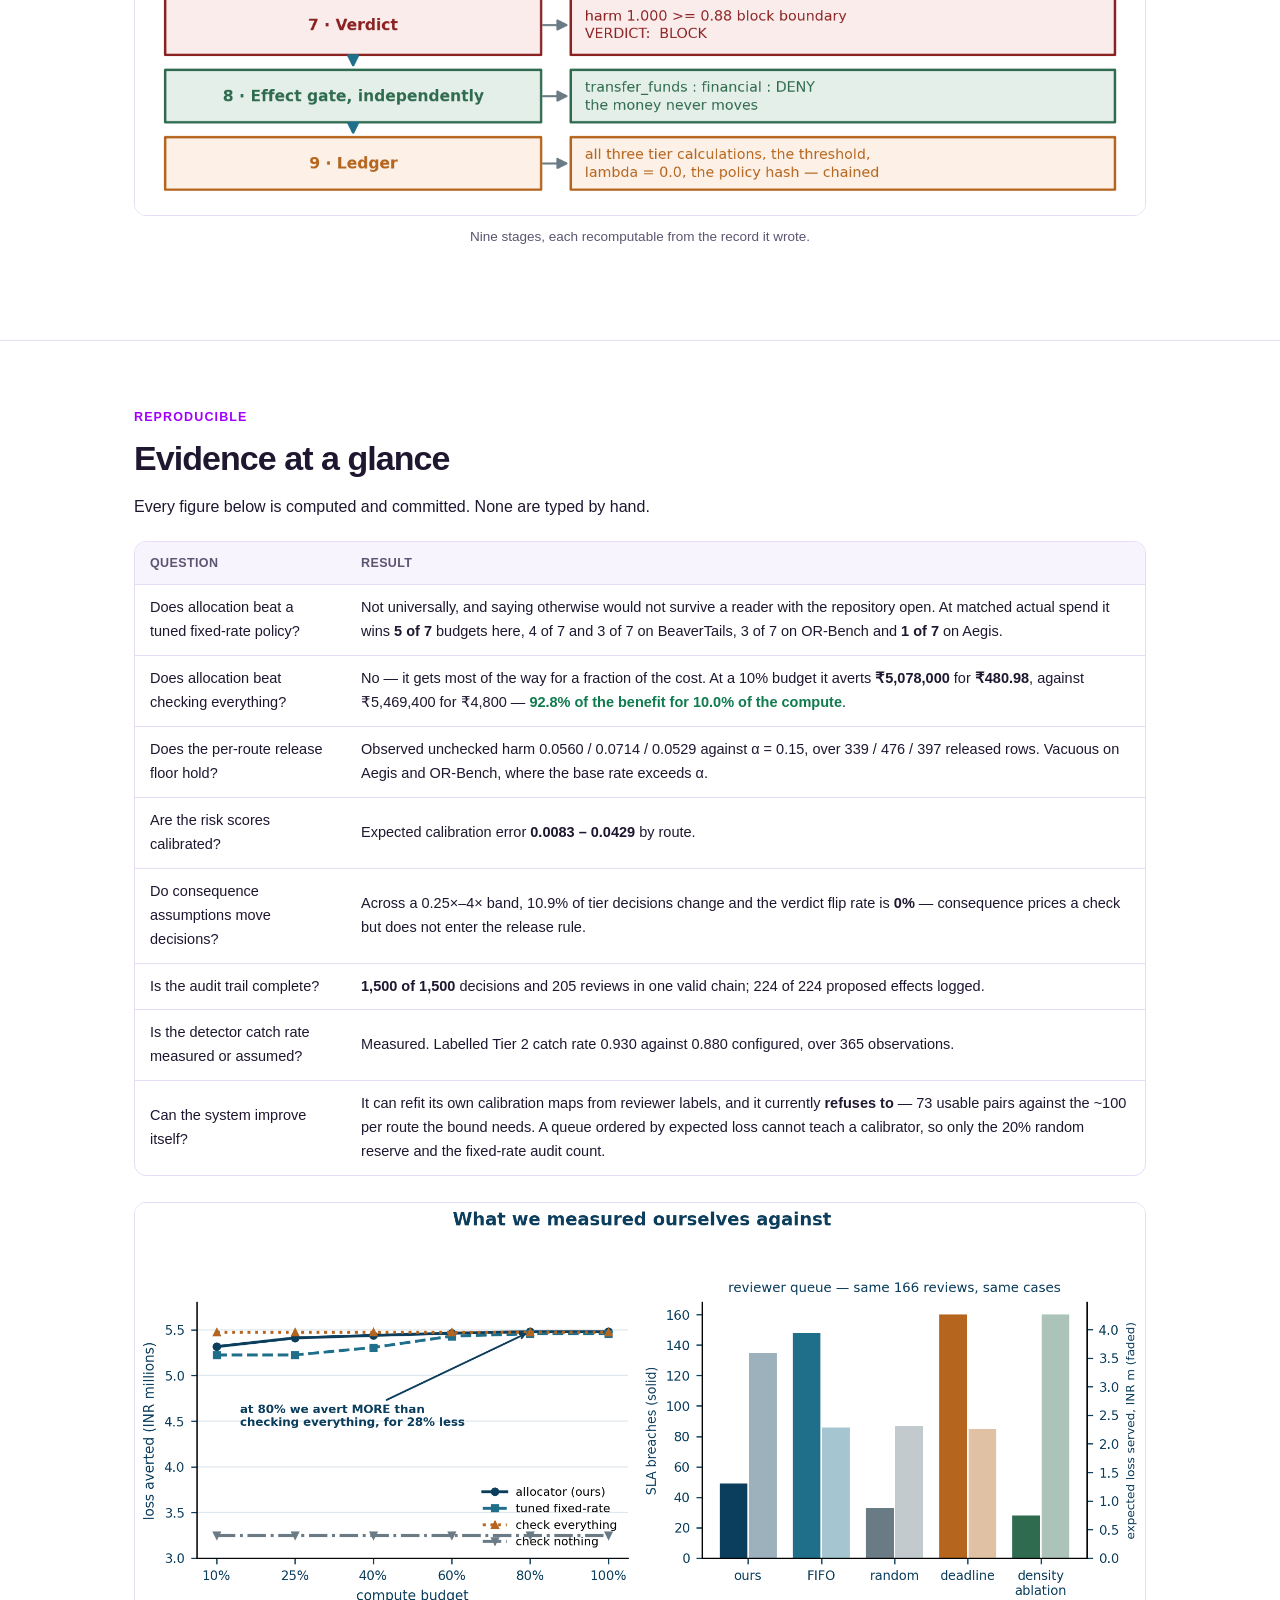
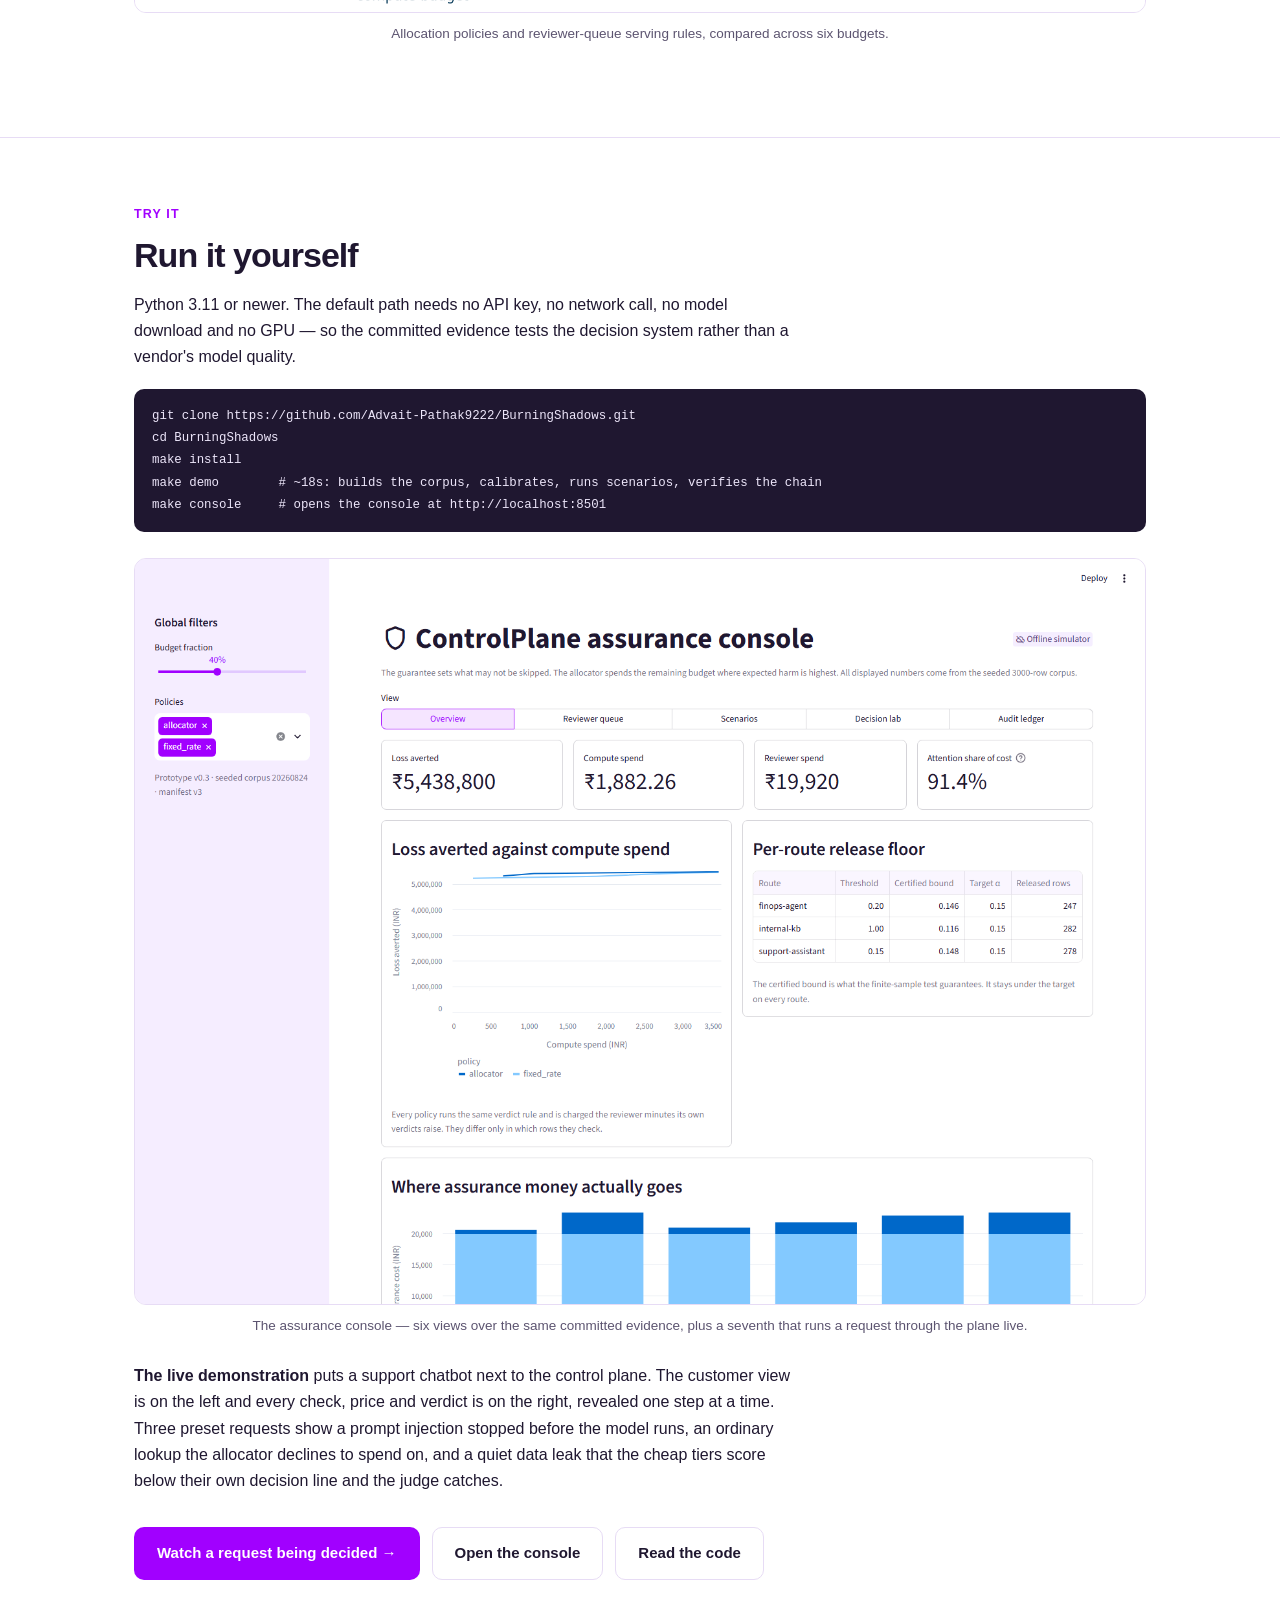
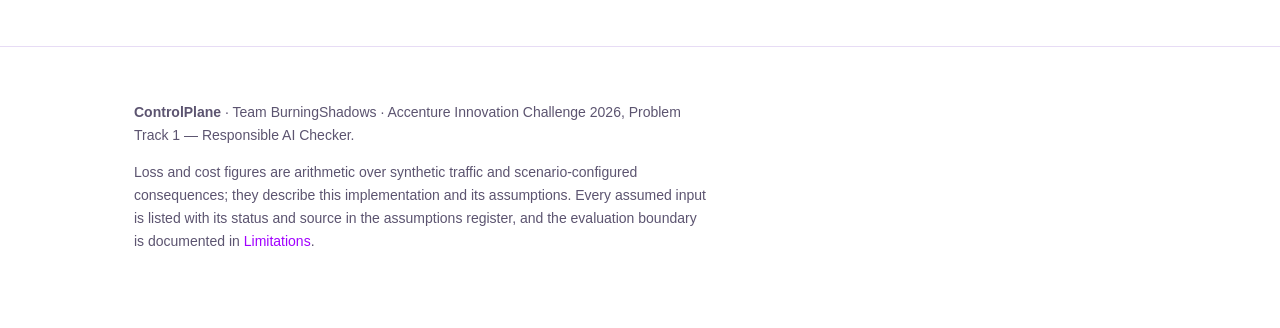
==== commit 064319ea: "docs: point the project page at the live demonstration The page advertised six console views and lin" ====
--- a/site/index.html
+++ b/site/index.html
@@ -327,13 +327,20 @@
 cd BurningShadows
 make install
 make demo        # ~18s: builds the corpus, calibrates, runs scenarios, verifies the chain
-make console     # opens the inspection console at http://localhost:8501</code></pre>
+make console     # opens the console at http://localhost:8501</code></pre>
   <figure>
     <img src="assets/console.png" alt="The ControlPlane assurance console">
-    <figcaption>The assurance console — six views over the same committed evidence.</figcaption>
+    <figcaption>The assurance console — six views over the same committed evidence, plus a
+    seventh that runs a request through the plane live.</figcaption>
   </figure>
+  <p><b>The live demonstration</b> puts a support chatbot next to the control plane. The customer
+  view is on the left and every check, price and verdict is on the right, revealed one step at a
+  time. Three preset requests show a prompt injection stopped before the model runs, an ordinary
+  lookup the allocator declines to spend on, and a quiet data leak that the cheap tiers score below
+  their own decision line and the judge catches.</p>
   <div class="cta">
-    <a class="btn btn-primary" href="https://controlplane-ai.streamlit.app" target="_blank" rel="noopener">Open the live console →</a>
+    <a class="btn btn-primary" href="https://controlplane-ai.streamlit.app/?view=Live%20demonstration" target="_blank" rel="noopener">Watch a request being decided →</a>
+    <a class="btn btn-ghost" href="https://controlplane-ai.streamlit.app" target="_blank" rel="noopener">Open the console</a>
     <a class="btn btn-ghost" href="https://github.com/Advait-Pathak9222/BurningShadows" target="_blank" rel="noopener">Read the code</a>
   </div>
 </div></section>
